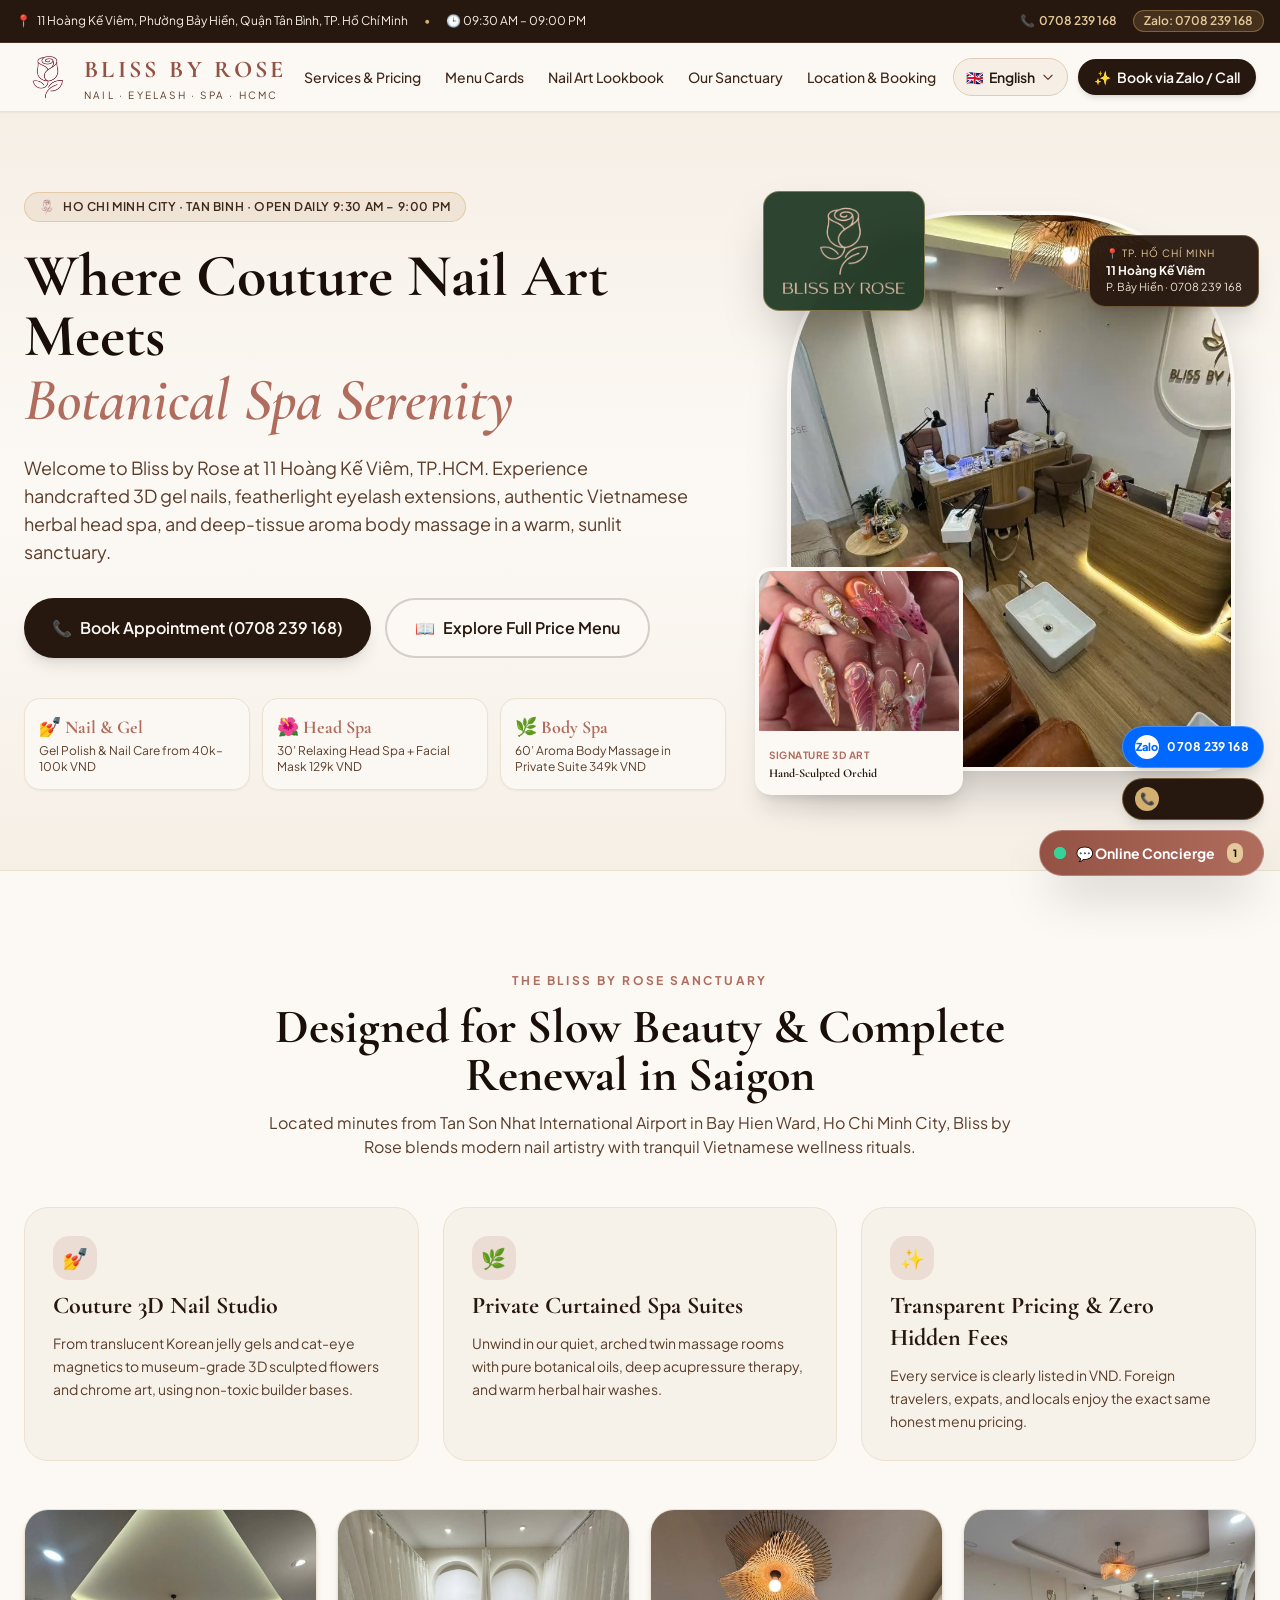
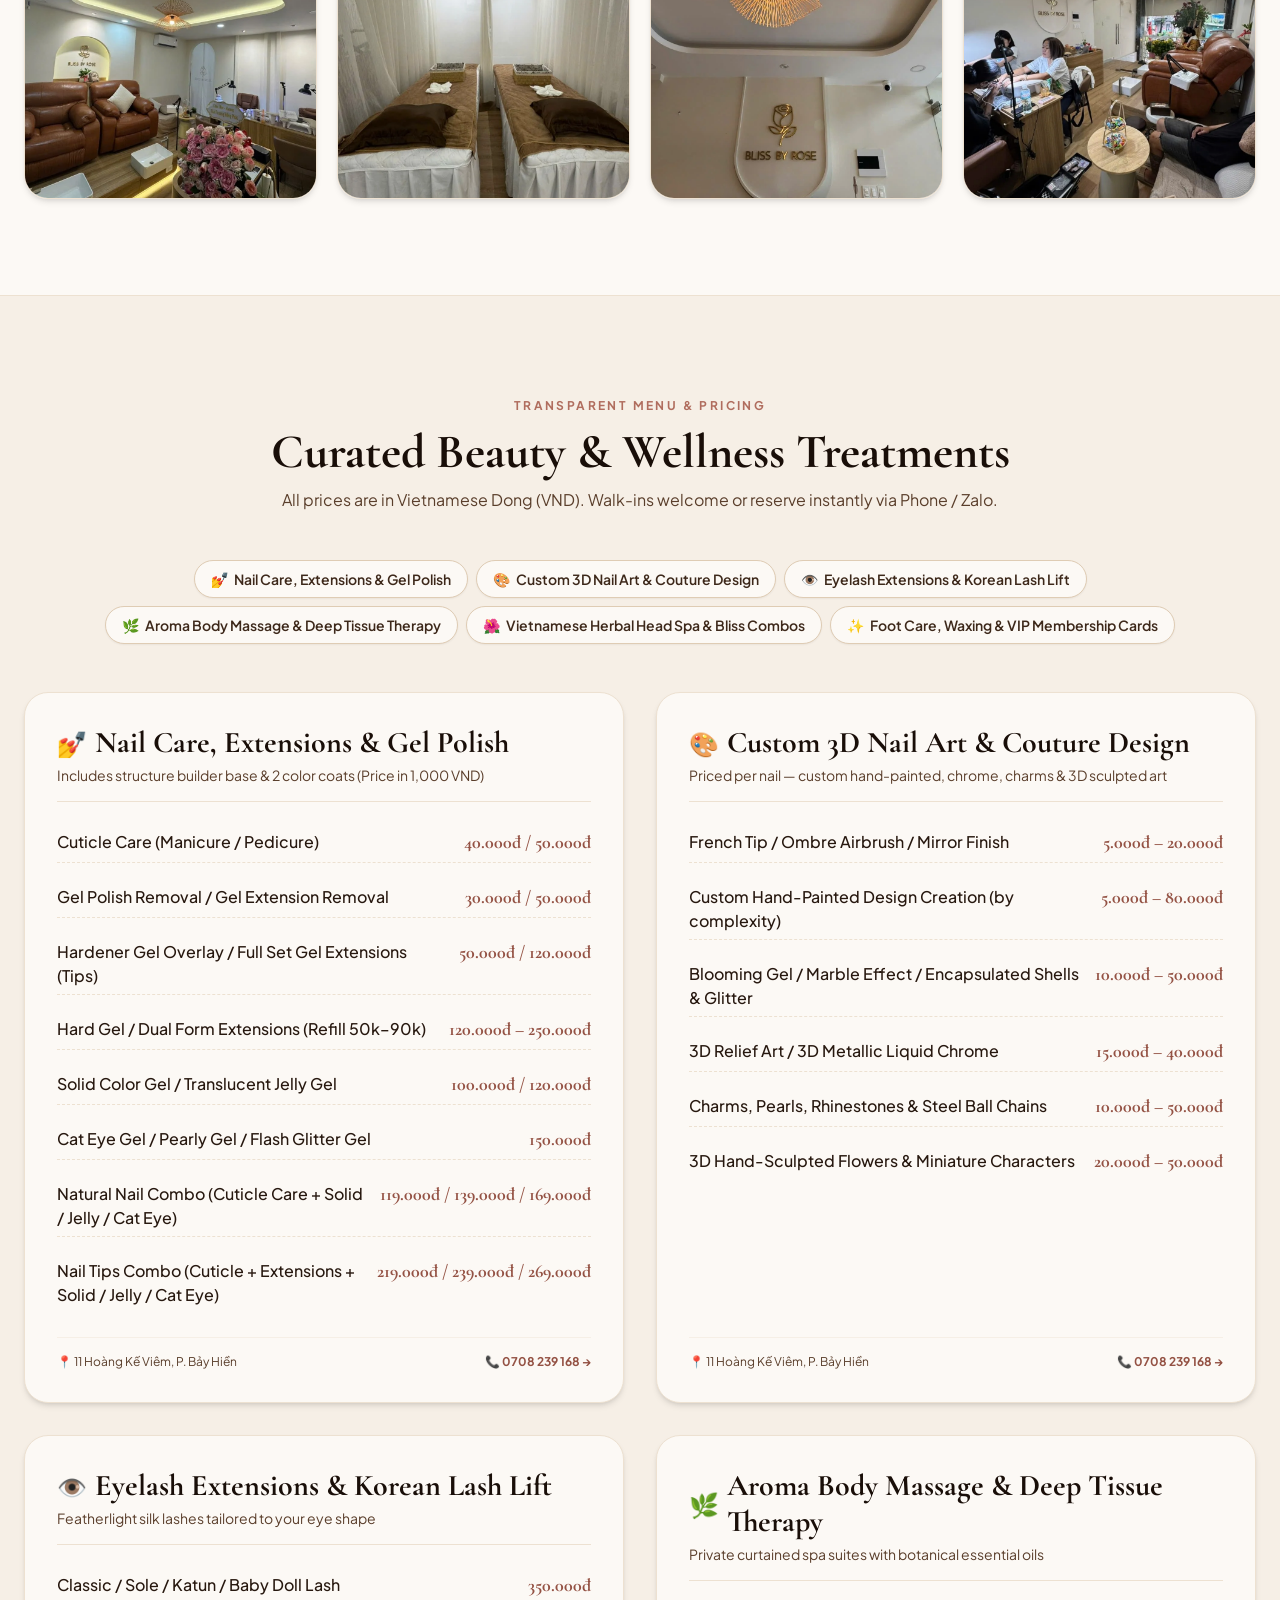
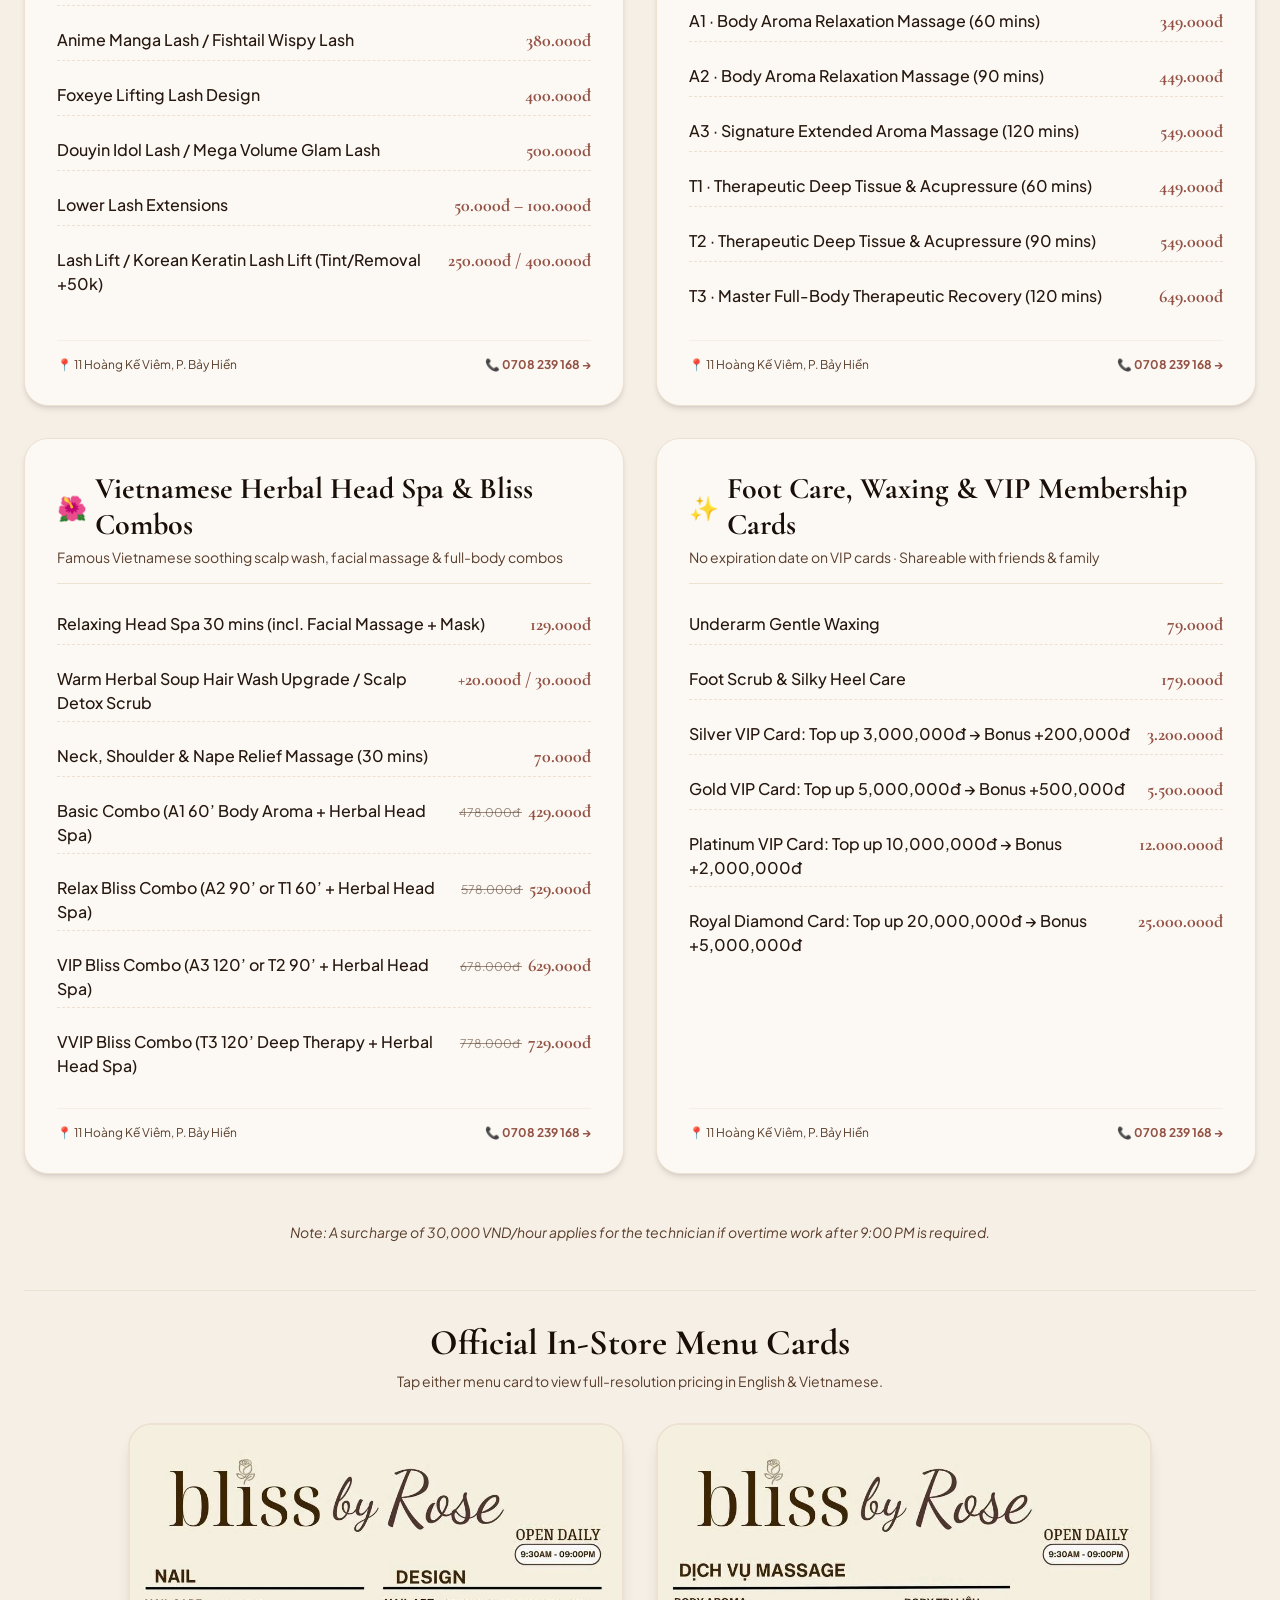
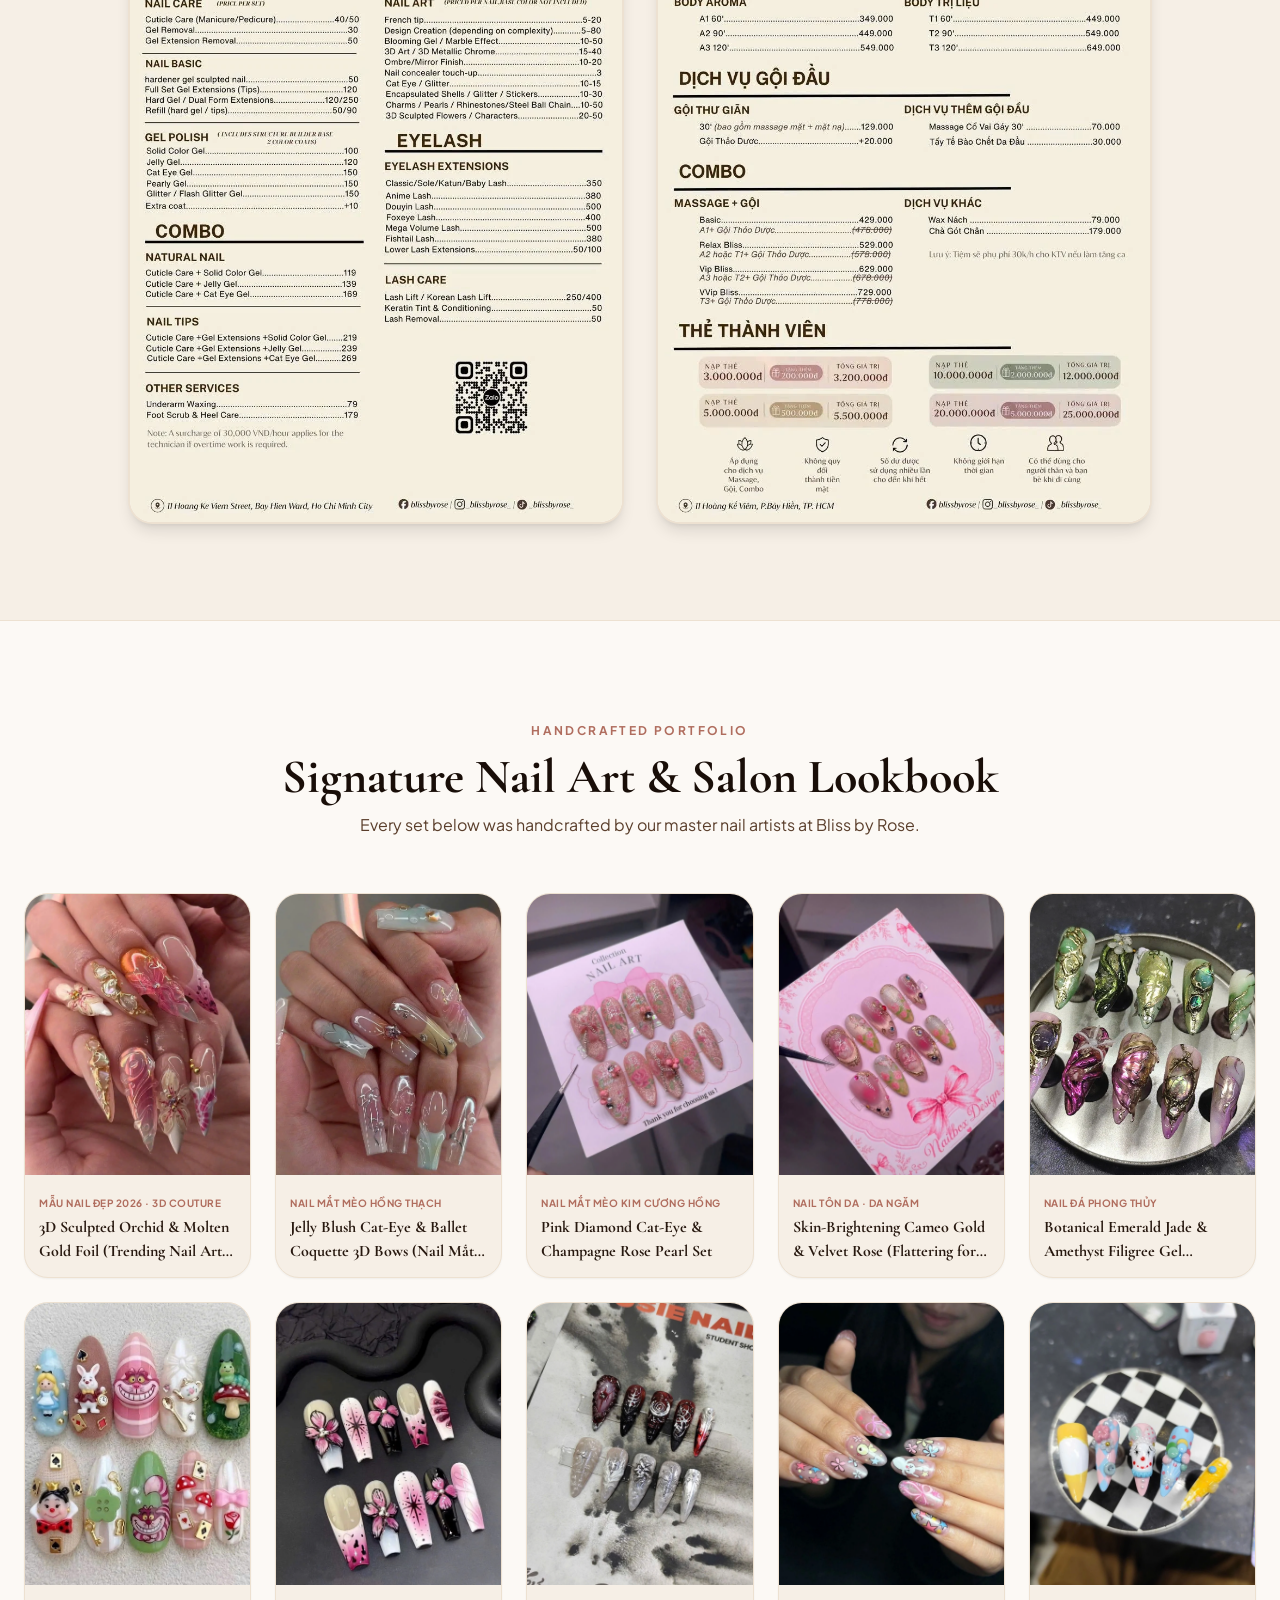
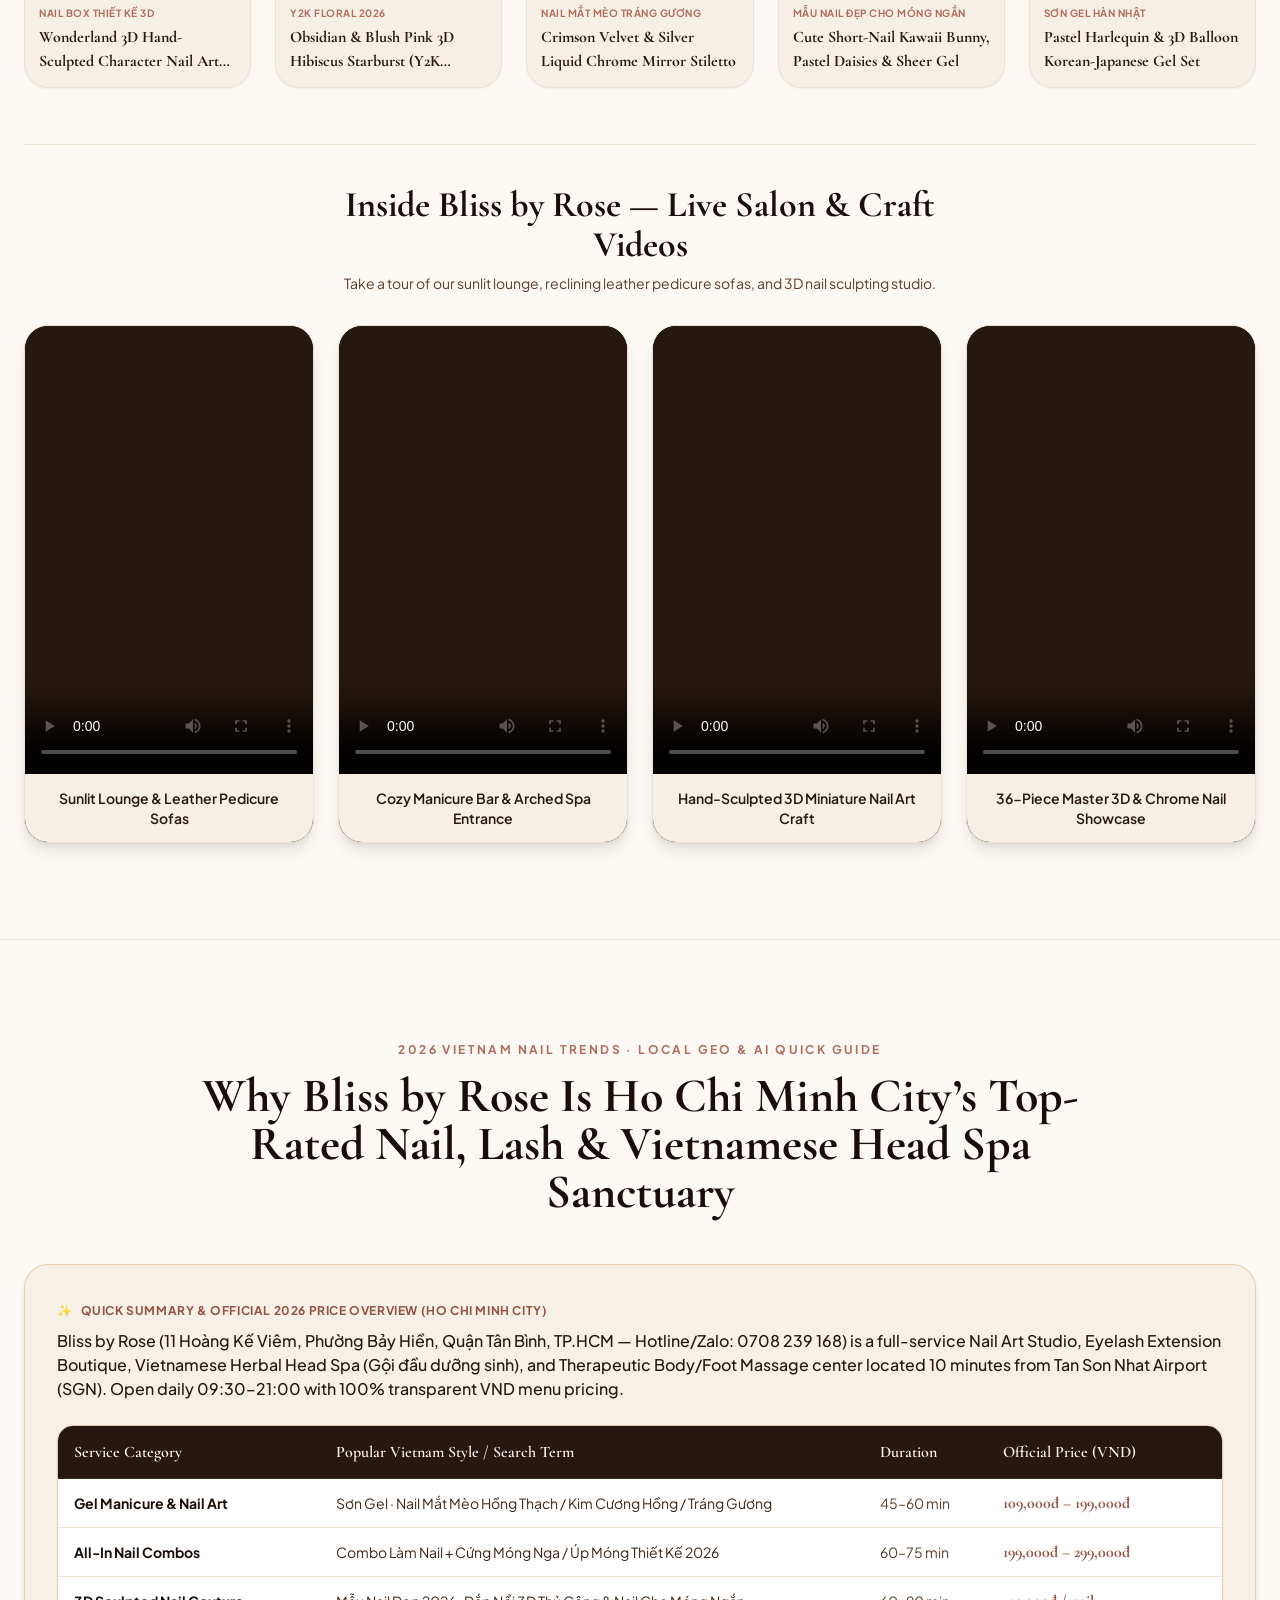
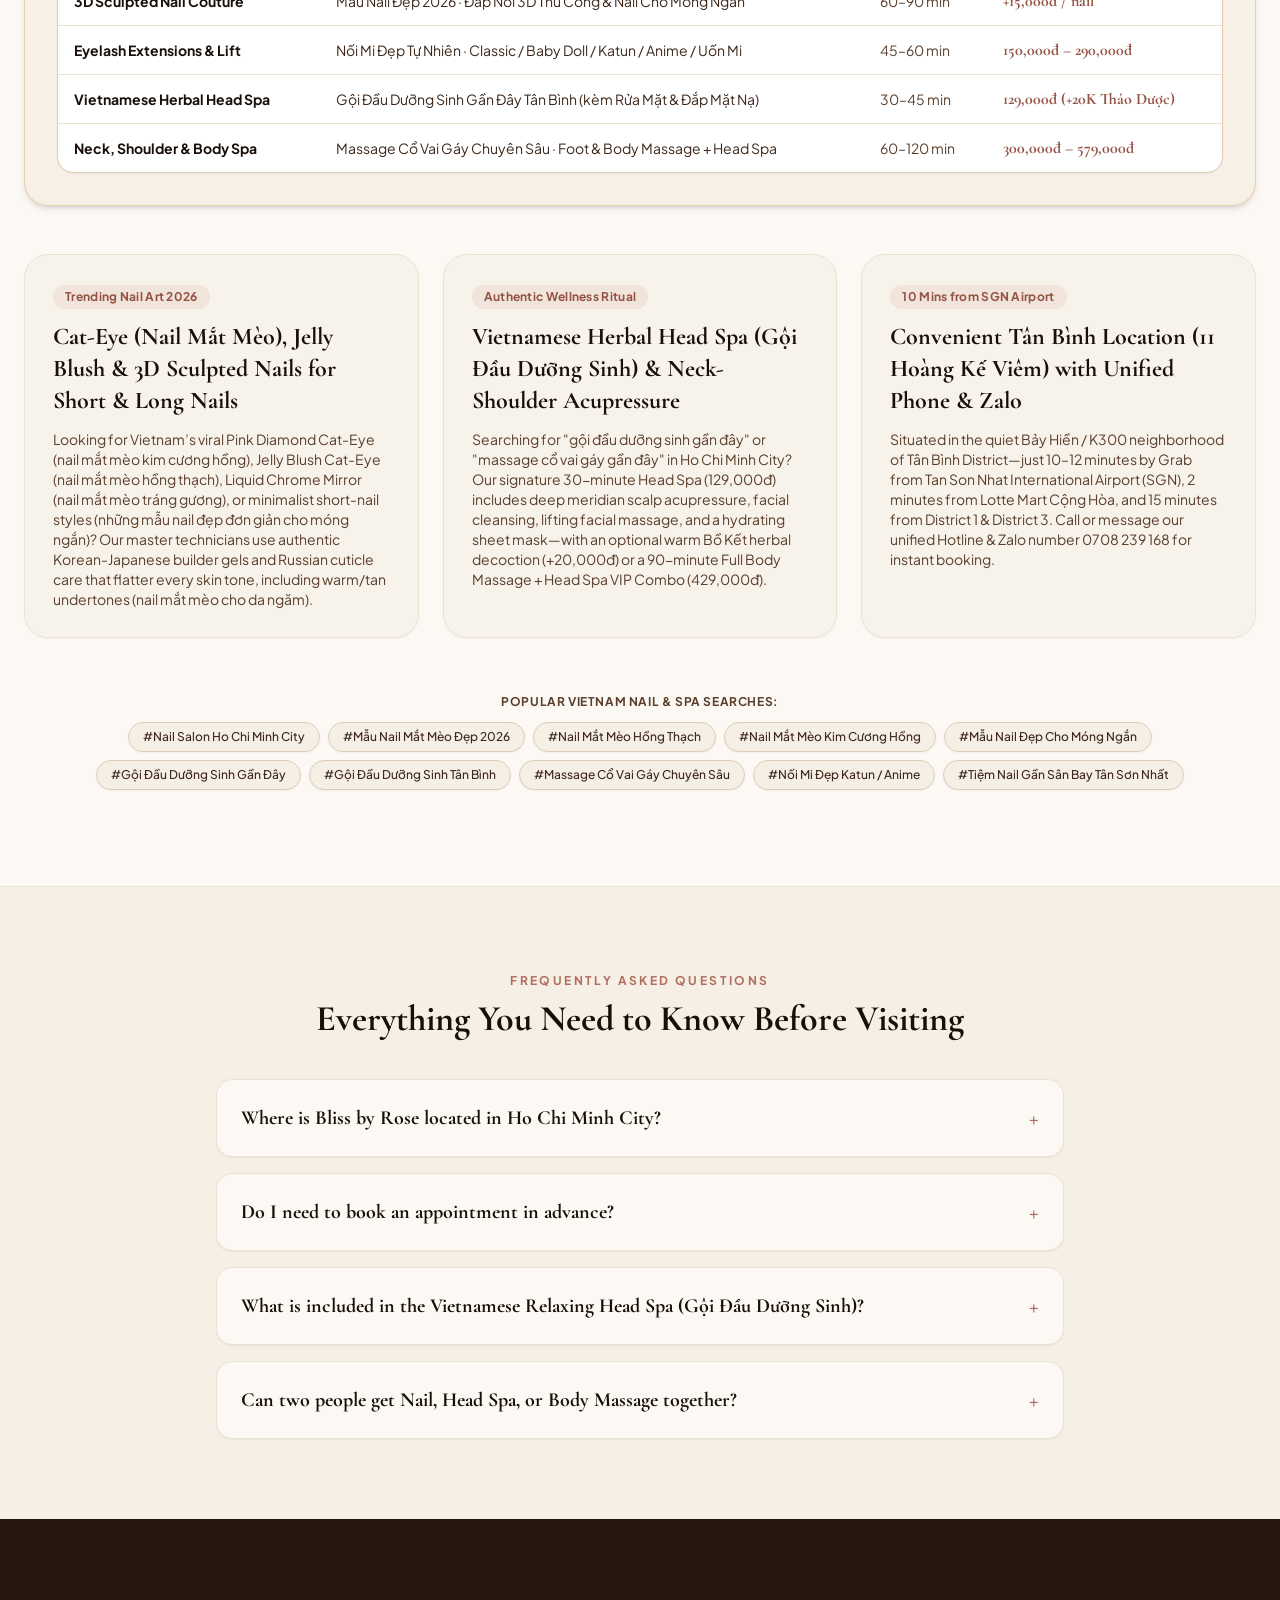
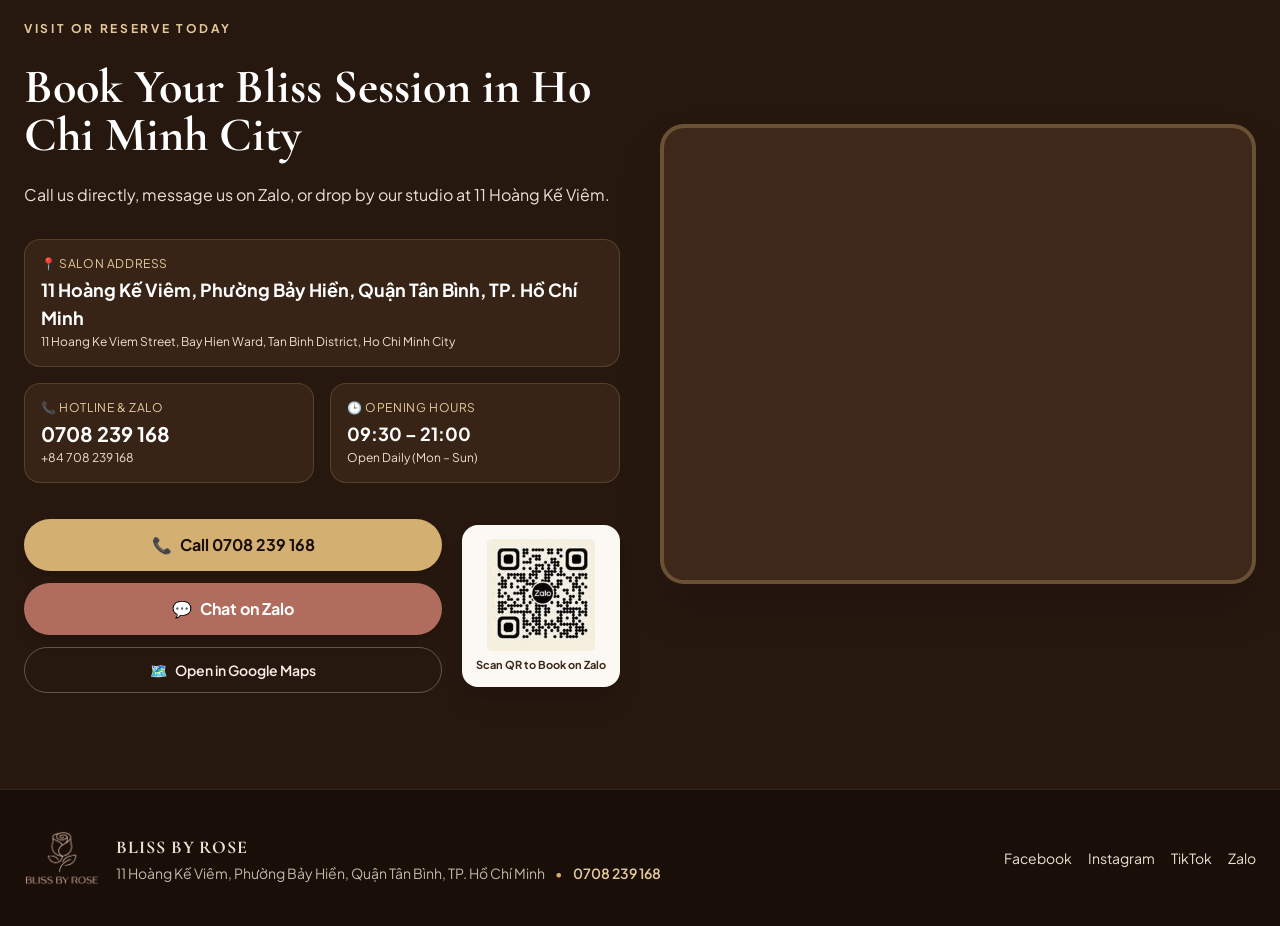
==== index.html @ 6b87e90c "Initial commit: Complete Bliss by Rose website with updated Google Map embed" ====
<!DOCTYPE html><html lang="en" class="scroll-smooth"> <head><meta charset="UTF-8"><meta name="viewport" content="width=device-width, initial-scale=1.0"><title>Bliss by Rose — Luxury Nail Art, Eyelash, Head Spa &amp; Massage in Ho Chi Minh City</title><meta name="description" content="Visit Bliss by Rose at 11 Hoang Ke Viem, Bay Hien Ward, Tan Binh, HCMC (near Tan Son Nhat Airport). Custom 3D nail art, Korean lash lift, herbal head spa &amp; aroma body massage. Open daily 9:30 AM – 9:00 PM. Tel/Zalo: 0708 239 168."><meta name="keywords" content="nail salon ho chi minh city, tiệm nail gần đây nhất, mẫu nail mắt mèo đẹp 2026, nail mắt mèo hồng thạch, gội đầu dưỡng sinh gần đây, gội đầu dưỡng sinh tân bình, massage cổ vai gáy gần đây, nối mi đẹp tân bình, eyelash extension ho chi minh, spa near tan son nhat airport, bliss by rose 11 hoang ke viem"><meta name="robots" content="index, follow, max-image-preview:large, max-snippet:-1, max-video-preview:-1"><!-- Local GEO Meta Tags for Ho Chi Minh City / Tan Binh District --><meta name="geo.region" content="VN-SG"><meta name="geo.placename" content="11 Hoàng Kế Viêm, Phường Bảy Hiền, Quận Tân Bình, TP. Hồ Chí Minh"><meta name="geo.position" content="10.7953;106.6521"><meta name="ICBM" content="10.7953, 106.6521"><!-- AI / LLM Knowledge Base Discovery (GEO / AIO) --><link rel="alternate" type="text/plain" href="/llms.txt" title="Bliss by Rose AI Summary (llms.txt)"><link rel="alternate" type="text/plain" href="/llms-full.txt" title="Bliss by Rose Full AI Knowledge Base (llms-full.txt)"><link rel="canonical" href="https://blissbyrose.com/"><link rel="icon" type="image/png" href="/favicon.png"><link rel="apple-touch-icon" href="/favicon.png"><!-- Hreflang SEO tags for all 8 languages + x-default --><link rel="alternate" hreflang="x-default" href="https://blissbyrose.com/"><link rel="alternate" hreflang="en" href="https://blissbyrose.com/en/"><link rel="alternate" hreflang="vi-VN" href="https://blissbyrose.com/vi/"><link rel="alternate" hreflang="fr-FR" href="https://blissbyrose.com/fr/"><link rel="alternate" hreflang="zh-Hans" href="https://blissbyrose.com/zh-cn/"><link rel="alternate" hreflang="zh-Hant" href="https://blissbyrose.com/zh-tw/"><link rel="alternate" hreflang="ja-JP" href="https://blissbyrose.com/ja/"><link rel="alternate" hreflang="ko-KR" href="https://blissbyrose.com/ko/"><link rel="alternate" hreflang="ru-RU" href="https://blissbyrose.com/ru/"><!-- Open Graph / Social --><meta property="og:type" content="website"><meta property="og:site_name" content="Bliss by Rose — Nail · Eyelash · Head Spa · Massage HCMC"><meta property="og:title" content="Bliss by Rose — Luxury Nail Art, Eyelash, Head Spa &amp; Massage in Ho Chi Minh City"><meta property="og:description" content="Visit Bliss by Rose at 11 Hoang Ke Viem, Bay Hien Ward, Tan Binh, HCMC (near Tan Son Nhat Airport). Custom 3D nail art, Korean lash lift, herbal head spa &amp; aroma body massage. Open daily 9:30 AM – 9:00 PM. Tel/Zalo: 0708 239 168."><meta property="og:url" content="https://blissbyrose.com/"><meta property="og:image" content="https://blissbyrose.com/images/salon-hero-lounge.webp"><meta name="twitter:card" content="summary_large_image"><meta name="theme-color" content="#F6EFE6"><!-- Google Fonts: Cormorant Garamond + Plus Jakarta Sans + Be Vietnam Pro --><link rel="preconnect" href="https://fonts.googleapis.com"><link rel="preconnect" href="https://fonts.gstatic.com" crossorigin><link href="https://fonts.googleapis.com/css2?family=Be+Vietnam+Pro:wght@400;500;600;700&family=Cormorant+Garamond:ital,wght@0,500;0,600;0,700;1,600&family=Great+Vibes&family=Plus+Jakarta+Sans:wght@400;500;600;700&display=swap" rel="stylesheet"><script type="application/ld+json">[{"@context":"https://schema.org","@type":["NailSalon","DaySpa","HealthAndBeautyBusiness"],"@id":"https://blissbyrose.com/#salon","name":"Bliss by Rose","alternateName":["Bliss by Rose Nail Eyelash Spa","Tiệm Nail Gội Đầu Dưỡng Sinh Bliss by Rose Tân Bình","Bliss by Rose Ho Chi Minh City"],"description":"Bliss by Rose (11 Hoàng Kế Viêm, Phường Bảy Hiền, Quận Tân Bình, TP.HCM — Hotline/Zalo: 0708 239 168) is a full-service Nail Art Studio, Eyelash Extension Boutique, Vietnamese Herbal Head Spa (Gội đầu dưỡng sinh), and Therapeutic Body/Foot Massage center located 10 minutes from Tan Son Nhat Airport (SGN). Open daily 09:30–21:00 with 100% transparent VND menu pricing.","url":"https://blissbyrose.com/","logo":"https://blissbyrose.com/images/logo-gold-transparent.png","image":["https://blissbyrose.com/images/logo-gold-transparent.png","https://blissbyrose.com/images/salon-hero-lounge.webp","https://blissbyrose.com/images/salon-massage-suite.webp","https://blissbyrose.com/images/nail-3d-orchid-gold.webp"],"telephone":"+84 708 239 168","priceRange":"40,000 VND - 729,000 VND","currenciesAccepted":"VND, USD","paymentAccepted":"Cash, Bank Transfer, VietQR, ZaloPay, MoMo, Credit Card","knowsLanguage":["vi","en","fr","ru","zh-CN","zh-TW","ja","ko"],"address":{"@type":"PostalAddress","streetAddress":"11 Hoàng Kế Viêm, Phường Bảy Hiền","addressLocality":"Quận Tân Bình","addressRegion":"TP. Hồ Chí Minh","postalCode":"700000","addressCountry":"VN"},"geo":{"@type":"GeoCoordinates","latitude":10.7953,"longitude":106.6521},"areaServed":[{"@type":"Place","name":"Phường Bảy Hiền, Quận Tân Bình, TP. Hồ Chí Minh"},{"@type":"Place","name":"Khu K300 Cộng Hòa, Quận Tân Bình, TP.HCM"},{"@type":"Place","name":"Tan Son Nhat International Airport (SGN), Ho Chi Minh City"},{"@type":"City","name":"Ho Chi Minh City"}],"hasOfferCatalog":{"@type":"OfferCatalog","name":"Bliss by Rose 2026 Nail, Eyelash, Head Spa & Massage Menu","itemListElement":[{"@type":"OfferCatalog","name":"Nail Care, Extensions & Gel Polish","itemListElement":[{"@type":"Offer","itemOffered":{"@type":"Service","name":"Cuticle Care (Manicure / Pedicure)"},"priceSpecification":{"@type":"PriceSpecification","price":"4000050000","priceCurrency":"VND"}},{"@type":"Offer","itemOffered":{"@type":"Service","name":"Gel Polish Removal / Gel Extension Removal"},"priceSpecification":{"@type":"PriceSpecification","price":"3000050000","priceCurrency":"VND"}},{"@type":"Offer","itemOffered":{"@type":"Service","name":"Hardener Gel Overlay / Full Set Gel Extensions (Tips)"},"priceSpecification":{"@type":"PriceSpecification","price":"50000120000","priceCurrency":"VND"}},{"@type":"Offer","itemOffered":{"@type":"Service","name":"Hard Gel / Dual Form Extensions (Refill 50k–90k)"},"priceSpecification":{"@type":"PriceSpecification","price":"120000250000","priceCurrency":"VND"}},{"@type":"Offer","itemOffered":{"@type":"Service","name":"Solid Color Gel / Translucent Jelly Gel"},"priceSpecification":{"@type":"PriceSpecification","price":"100000120000","priceCurrency":"VND"}}]},{"@type":"OfferCatalog","name":"Custom 3D Nail Art & Couture Design","itemListElement":[{"@type":"Offer","itemOffered":{"@type":"Service","name":"French Tip / Ombre Airbrush / Mirror Finish"},"priceSpecification":{"@type":"PriceSpecification","price":"500020000","priceCurrency":"VND"}},{"@type":"Offer","itemOffered":{"@type":"Service","name":"Custom Hand-Painted Design Creation (by complexity)"},"priceSpecification":{"@type":"PriceSpecification","price":"500080000","priceCurrency":"VND"}},{"@type":"Offer","itemOffered":{"@type":"Service","name":"Blooming Gel / Marble Effect / Encapsulated Shells & Glitter"},"priceSpecification":{"@type":"PriceSpecification","price":"1000050000","priceCurrency":"VND"}},{"@type":"Offer","itemOffered":{"@type":"Service","name":"3D Relief Art / 3D Metallic Liquid Chrome"},"priceSpecification":{"@type":"PriceSpecification","price":"1500040000","priceCurrency":"VND"}},{"@type":"Offer","itemOffered":{"@type":"Service","name":"Charms, Pearls, Rhinestones & Steel Ball Chains"},"priceSpecification":{"@type":"PriceSpecification","price":"1000050000","priceCurrency":"VND"}}]},{"@type":"OfferCatalog","name":"Eyelash Extensions & Korean Lash Lift","itemListElement":[{"@type":"Offer","itemOffered":{"@type":"Service","name":"Classic / Sole / Katun / Baby Doll Lash"},"priceSpecification":{"@type":"PriceSpecification","price":"350000","priceCurrency":"VND"}},{"@type":"Offer","itemOffered":{"@type":"Service","name":"Anime Manga Lash / Fishtail Wispy Lash"},"priceSpecification":{"@type":"PriceSpecification","price":"380000","priceCurrency":"VND"}},{"@type":"Offer","itemOffered":{"@type":"Service","name":"Foxeye Lifting Lash Design"},"priceSpecification":{"@type":"PriceSpecification","price":"400000","priceCurrency":"VND"}},{"@type":"Offer","itemOffered":{"@type":"Service","name":"Douyin Idol Lash / Mega Volume Glam Lash"},"priceSpecification":{"@type":"PriceSpecification","price":"500000","priceCurrency":"VND"}},{"@type":"Offer","itemOffered":{"@type":"Service","name":"Lower Lash Extensions"},"priceSpecification":{"@type":"PriceSpecification","price":"50000100000","priceCurrency":"VND"}}]},{"@type":"OfferCatalog","name":"Aroma Body Massage & Deep Tissue Therapy","itemListElement":[{"@type":"Offer","itemOffered":{"@type":"Service","name":"A1 · Body Aroma Relaxation Massage (60 mins)"},"priceSpecification":{"@type":"PriceSpecification","price":"349000","priceCurrency":"VND"}},{"@type":"Offer","itemOffered":{"@type":"Service","name":"A2 · Body Aroma Relaxation Massage (90 mins)"},"priceSpecification":{"@type":"PriceSpecification","price":"449000","priceCurrency":"VND"}},{"@type":"Offer","itemOffered":{"@type":"Service","name":"A3 · Signature Extended Aroma Massage (120 mins)"},"priceSpecification":{"@type":"PriceSpecification","price":"549000","priceCurrency":"VND"}},{"@type":"Offer","itemOffered":{"@type":"Service","name":"T1 · Therapeutic Deep Tissue & Acupressure (60 mins)"},"priceSpecification":{"@type":"PriceSpecification","price":"449000","priceCurrency":"VND"}},{"@type":"Offer","itemOffered":{"@type":"Service","name":"T2 · Therapeutic Deep Tissue & Acupressure (90 mins)"},"priceSpecification":{"@type":"PriceSpecification","price":"549000","priceCurrency":"VND"}}]},{"@type":"OfferCatalog","name":"Vietnamese Herbal Head Spa & Bliss Combos","itemListElement":[{"@type":"Offer","itemOffered":{"@type":"Service","name":"Relaxing Head Spa 30 mins (incl. Facial Massage + Mask)"},"priceSpecification":{"@type":"PriceSpecification","price":"129000","priceCurrency":"VND"}},{"@type":"Offer","itemOffered":{"@type":"Service","name":"Warm Herbal Soup Hair Wash Upgrade / Scalp Detox Scrub"},"priceSpecification":{"@type":"PriceSpecification","price":"2000030000","priceCurrency":"VND"}},{"@type":"Offer","itemOffered":{"@type":"Service","name":"Neck, Shoulder & Nape Relief Massage (30 mins)"},"priceSpecification":{"@type":"PriceSpecification","price":"70000","priceCurrency":"VND"}},{"@type":"Offer","itemOffered":{"@type":"Service","name":"Basic Combo (A1 60’ Body Aroma + Herbal Head Spa)"},"priceSpecification":{"@type":"PriceSpecification","price":"429000","priceCurrency":"VND"}},{"@type":"Offer","itemOffered":{"@type":"Service","name":"Relax Bliss Combo (A2 90’ or T1 60’ + Herbal Head Spa)"},"priceSpecification":{"@type":"PriceSpecification","price":"529000","priceCurrency":"VND"}}]},{"@type":"OfferCatalog","name":"Foot Care, Waxing & VIP Membership Cards","itemListElement":[{"@type":"Offer","itemOffered":{"@type":"Service","name":"Underarm Gentle Waxing"},"priceSpecification":{"@type":"PriceSpecification","price":"79000","priceCurrency":"VND"}},{"@type":"Offer","itemOffered":{"@type":"Service","name":"Foot Scrub & Silky Heel Care"},"priceSpecification":{"@type":"PriceSpecification","price":"179000","priceCurrency":"VND"}},{"@type":"Offer","itemOffered":{"@type":"Service","name":"Silver VIP Card: Top up 3,000,000đ → Bonus +200,000đ"},"priceSpecification":{"@type":"PriceSpecification","price":"3200000","priceCurrency":"VND"}},{"@type":"Offer","itemOffered":{"@type":"Service","name":"Gold VIP Card: Top up 5,000,000đ → Bonus +500,000đ"},"priceSpecification":{"@type":"PriceSpecification","price":"5500000","priceCurrency":"VND"}},{"@type":"Offer","itemOffered":{"@type":"Service","name":"Platinum VIP Card: Top up 10,000,000đ → Bonus +2,000,000đ"},"priceSpecification":{"@type":"PriceSpecification","price":"12000000","priceCurrency":"VND"}}]}]},"openingHoursSpecification":[{"@type":"OpeningHoursSpecification","dayOfWeek":["Monday","Tuesday","Wednesday","Thursday","Friday","Saturday","Sunday"],"opens":"09:30","closes":"21:00"}],"sameAs":["https://www.facebook.com/blissbyrose","https://www.instagram.com/_blissbyrose_","https://www.tiktok.com/@_blissbyrose_","https://zalo.me/0708239168"]},{"@context":"https://schema.org","@type":"FAQPage","mainEntity":[{"@type":"Question","name":"Where is Bliss by Rose located in Ho Chi Minh City?","acceptedAnswer":{"@type":"Answer","text":"We are located at 11 Hoàng Kế Viêm, Phường Bảy Hiền, Quận Tân Bình, TP. Hồ Chí Minh — just 10–12 minutes by Grab/taxi from Tan Son Nhat International Airport (SGN) and easily accessible from District 1 and District 3."}},{"@type":"Question","name":"Do I need to book an appointment in advance?","acceptedAnswer":{"@type":"Answer","text":"Walk-ins are always welcome! However, for weekend slots, couple massages, or intricate 3D nail art sets, we recommend messaging us on Zalo or calling 0708 239 168 to reserve your preferred time."}},{"@type":"Question","name":"What is included in the Vietnamese Relaxing Head Spa (Gội Đầu Dưỡng Sinh)?","acceptedAnswer":{"@type":"Answer","text":"Our 30-minute Relaxing Head Spa (129,000 VND) includes a soothing scalp wash, acupressure head massage, facial lifting massage, and a hydrating face mask. You can also upgrade with a warm herbal broth wash (+20,000 VND) or 30-minute neck & shoulder therapy (+70,000 VND)."}},{"@type":"Question","name":"Can two people get Nail, Head Spa, or Body Massage together?","acceptedAnswer":{"@type":"Answer","text":"Yes! Our salon features twin reclining leather pedicure chairs, a multi-seat manicure bar, and a private curtained twin massage room ideal for couples, best friends, or mother-daughter visits."}}]},{"@context":"https://schema.org","@type":"BreadcrumbList","itemListElement":[{"@type":"ListItem","position":1,"name":"Bliss by Rose HCMC","item":"https://blissbyrose.com/"},{"@type":"ListItem","position":2,"name":"English","item":"https://blissbyrose.com/"}]}]</script><script>
          (function () {
            try {
              var saved = localStorage.getItem('bliss_lang');
              var supported = ['en', 'vi', 'fr', 'ru', 'zh-cn', 'zh-tw', 'ja', 'ko'];
              if (saved && supported.indexOf(saved) !== -1) {
                if (saved !== 'en') {
                  window.location.replace('/' + saved + '/');
                }
                return;
              }
              var navLangs = navigator.languages || [navigator.language || 'en'];
              for (var i = 0; i < navLangs.length; i++) {
                var raw = (navLangs[i] || '').toLowerCase();
                if (raw.indexOf('vi') === 0) {
                  window.location.replace('/vi/');
                  return;
                }
                if (raw.indexOf('fr') === 0) {
                  window.location.replace('/fr/');
                  return;
                }
                if (raw.indexOf('ru') === 0) {
                  window.location.replace('/ru/');
                  return;
                }
                if (
                  raw === 'zh-tw' ||
                  raw === 'zh-hk' ||
                  raw === 'zh-mo' ||
                  raw.indexOf('zh-hant') === 0
                ) {
                  window.location.replace('/zh-tw/');
                  return;
                }
                if (raw.indexOf('zh') === 0) {
                  window.location.replace('/zh-cn/');
                  return;
                }
                if (raw.indexOf('ja') === 0) {
                  window.location.replace('/ja/');
                  return;
                }
                if (raw.indexOf('ko') === 0) {
                  window.location.replace('/ko/');
                  return;
                }
                if (raw.indexOf('en') === 0) {
                  return;
                }
              }
            } catch (e) {}
          })();
        </script><link rel="stylesheet" href="/_astro/SalonPage.D-Pp4vTo.css"></head> <body class="bg-ivory-50 text-espresso-900 font-sans antialiased selection:bg-champagne-300 selection:text-espresso-950 pb-20 md:pb-0"> <!-- Top Info Bar --> <div class="bg-espresso-900 text-ivory-100 text-xs py-2.5 px-4 border-b border-champagne-500/20"> <div class="max-w-7xl mx-auto flex flex-wrap items-center justify-between gap-2"> <div class="flex flex-wrap items-center gap-x-4 gap-y-1"> <a href="https://maps.google.com/?cid=12816747167592102415" target="_blank" rel="noopener" class="hover:text-champagne-300 transition flex items-center gap-1.5"> <span>📍</span> <span>11 Hoàng Kế Viêm, Phường Bảy Hiền, Quận Tân Bình, TP. Hồ Chí Minh</span> </a> <span class="hidden sm:inline text-champagne-400">•</span> <span class="hidden sm:inline">🕒 09:30 AM – 09:00 PM</span> </div> <div class="flex items-center gap-4 ml-auto"> <a href="tel:+84708239168" class="font-semibold text-champagne-300 hover:text-white transition flex items-center gap-1"> <span>📞</span> <span>0708 239 168</span> </a> <a href="https://zalo.me/0708239168" target="_blank" rel="noopener" class="px-2.5 py-0.5 rounded-full bg-champagne-500/20 border border-champagne-400/40 text-champagne-300 hover:bg-champagne-500 hover:text-espresso-950 font-semibold transition">
Zalo: 0708 239 168 </a> </div> </div> </div> <!-- Sticky Navigation Header --> <header class="sticky top-0 z-40 bg-ivory-50/95 backdrop-blur-md border-b border-ivory-200 shadow-sm"> <div class="max-w-7xl mx-auto px-4 sm:px-6 py-2.5 flex items-center justify-between gap-3"> <!-- Official Transparent Brand Logo --> <a href="/en/" class="flex items-center gap-3 group shrink-0"> <img src="/images/logo-rose-icon-rosewood.webp" alt="Bliss by Rose Official Emblem" width="48" height="48" class="w-11 h-11 sm:w-12 sm:h-12 object-contain group-hover:scale-105 transition duration-300"> <div class="leading-none"> <span class="font-serif text-xl sm:text-2xl font-bold tracking-[0.14em] uppercase text-rosewood-600 block">
BLISS BY ROSE
</span> <span class="block text-[10px] uppercase tracking-[0.22em] text-espresso-700 mt-1">
Nail · Eyelash · Spa · HCMC
</span> </div> </a> <!-- Desktop Nav Links --> <nav class="hidden lg:flex items-center gap-6 text-sm font-medium text-espresso-800"> <a href="#services" class="hover:text-rosewood-500 transition">Services &amp; Pricing</a> <a href="#menu-cards" class="hover:text-rosewood-500 transition">Menu Cards</a> <a href="#gallery" class="hover:text-rosewood-500 transition">Nail Art Lookbook</a> <a href="#space" class="hover:text-rosewood-500 transition">Our Sanctuary</a> <a href="#location" class="hover:text-rosewood-500 transition">Location &amp; Booking</a> </nav> <!-- Language Switcher + CTA --> <div class="flex items-center gap-2.5"> <div class="relative group"> <button type="button" aria-label="Select Language" class="inline-flex items-center gap-1.5 px-3 py-2 rounded-full bg-ivory-100 hover:bg-ivory-200 border border-ivory-300 text-xs sm:text-sm font-semibold text-espresso-900 transition"> <span>🇬🇧</span> <span>English</span> <svg class="w-3.5 h-3.5 text-espresso-700" fill="none" stroke="currentColor" viewBox="0 0 24 24"> <path stroke-linecap="round" stroke-linejoin="round" stroke-width="2" d="M19 9l-7 7-7-7"></path> </svg> </button> <div class="invisible opacity-0 group-hover:visible group-hover:opacity-100 focus-within:visible focus-within:opacity-100 transition-all duration-150 absolute right-0 mt-1.5 w-44 rounded-2xl bg-ivory-50 border border-ivory-200 shadow-xl py-1.5 z-50"> <a href="/en/" onclick="try{localStorage.setItem('bliss_lang','en')}catch(e){}" class="flex items-center justify-between px-3.5 py-2 text-xs sm:text-sm hover:bg-ivory-100 transition font-bold text-rosewood-600 bg-ivory-100/70"> <span class="flex items-center gap-2"> <span>🇬🇧</span> <span>English</span> </span> <span class="text-champagne-600">✓</span> </a><a href="/vi/" onclick="try{localStorage.setItem('bliss_lang','vi')}catch(e){}" class="flex items-center justify-between px-3.5 py-2 text-xs sm:text-sm hover:bg-ivory-100 transition text-espresso-800"> <span class="flex items-center gap-2"> <span>🇻🇳</span> <span>Tiếng Việt</span> </span>  </a><a href="/fr/" onclick="try{localStorage.setItem('bliss_lang','fr')}catch(e){}" class="flex items-center justify-between px-3.5 py-2 text-xs sm:text-sm hover:bg-ivory-100 transition text-espresso-800"> <span class="flex items-center gap-2"> <span>🇫🇷</span> <span>Français</span> </span>  </a><a href="/zh-cn/" onclick="try{localStorage.setItem('bliss_lang','zh-cn')}catch(e){}" class="flex items-center justify-between px-3.5 py-2 text-xs sm:text-sm hover:bg-ivory-100 transition text-espresso-800"> <span class="flex items-center gap-2"> <span>🇨🇳</span> <span>简体中文</span> </span>  </a><a href="/zh-tw/" onclick="try{localStorage.setItem('bliss_lang','zh-tw')}catch(e){}" class="flex items-center justify-between px-3.5 py-2 text-xs sm:text-sm hover:bg-ivory-100 transition text-espresso-800"> <span class="flex items-center gap-2"> <span>🇹🇼</span> <span>繁體中文</span> </span>  </a><a href="/ja/" onclick="try{localStorage.setItem('bliss_lang','ja')}catch(e){}" class="flex items-center justify-between px-3.5 py-2 text-xs sm:text-sm hover:bg-ivory-100 transition text-espresso-800"> <span class="flex items-center gap-2"> <span>🇯🇵</span> <span>日本語</span> </span>  </a><a href="/ko/" onclick="try{localStorage.setItem('bliss_lang','ko')}catch(e){}" class="flex items-center justify-between px-3.5 py-2 text-xs sm:text-sm hover:bg-ivory-100 transition text-espresso-800"> <span class="flex items-center gap-2"> <span>🇰🇷</span> <span>한국어</span> </span>  </a><a href="/ru/" onclick="try{localStorage.setItem('bliss_lang','ru')}catch(e){}" class="flex items-center justify-between px-3.5 py-2 text-xs sm:text-sm hover:bg-ivory-100 transition text-espresso-800"> <span class="flex items-center gap-2"> <span>🇷🇺</span> <span>Русский</span> </span>  </a> </div> </div> <a href="#location" class="hidden sm:inline-flex items-center gap-1.5 px-4 py-2 rounded-full bg-espresso-900 hover:bg-rosewood-600 text-ivory-50 text-xs sm:text-sm font-semibold shadow-md transition"> <span>✨</span> <span>Book via Zalo / Call</span> </a> </div> </div> <!-- Quick 7-Language Bar for Mobile --> <div class="flex lg:hidden items-center gap-1.5 overflow-x-auto px-4 py-1.5 bg-ivory-100/80 border-t border-ivory-200 text-xs no-scrollbar"> <a href="/en/" onclick="try{localStorage.setItem('bliss_lang','en')}catch(e){}" class="shrink-0 px-2.5 py-1 rounded-full border transition bg-espresso-900 text-ivory-50 border-espresso-900 font-semibold"> 🇬🇧 English </a><a href="/vi/" onclick="try{localStorage.setItem('bliss_lang','vi')}catch(e){}" class="shrink-0 px-2.5 py-1 rounded-full border transition bg-ivory-50 text-espresso-800 border-ivory-300"> 🇻🇳 Tiếng Việt </a><a href="/fr/" onclick="try{localStorage.setItem('bliss_lang','fr')}catch(e){}" class="shrink-0 px-2.5 py-1 rounded-full border transition bg-ivory-50 text-espresso-800 border-ivory-300"> 🇫🇷 Français </a><a href="/zh-cn/" onclick="try{localStorage.setItem('bliss_lang','zh-cn')}catch(e){}" class="shrink-0 px-2.5 py-1 rounded-full border transition bg-ivory-50 text-espresso-800 border-ivory-300"> 🇨🇳 简体中文 </a><a href="/zh-tw/" onclick="try{localStorage.setItem('bliss_lang','zh-tw')}catch(e){}" class="shrink-0 px-2.5 py-1 rounded-full border transition bg-ivory-50 text-espresso-800 border-ivory-300"> 🇹🇼 繁體中文 </a><a href="/ja/" onclick="try{localStorage.setItem('bliss_lang','ja')}catch(e){}" class="shrink-0 px-2.5 py-1 rounded-full border transition bg-ivory-50 text-espresso-800 border-ivory-300"> 🇯🇵 日本語 </a><a href="/ko/" onclick="try{localStorage.setItem('bliss_lang','ko')}catch(e){}" class="shrink-0 px-2.5 py-1 rounded-full border transition bg-ivory-50 text-espresso-800 border-ivory-300"> 🇰🇷 한국어 </a><a href="/ru/" onclick="try{localStorage.setItem('bliss_lang','ru')}catch(e){}" class="shrink-0 px-2.5 py-1 rounded-full border transition bg-ivory-50 text-espresso-800 border-ivory-300"> 🇷🇺 Русский </a> </div> </header> <main> <!-- Hero Section (Revaya Spa & Wellness Arched Editorial Layout) --> <section class="relative overflow-hidden py-12 sm:py-20 bg-gradient-to-b from-ivory-100 via-ivory-50 to-ivory-100"> <div class="max-w-7xl mx-auto px-4 sm:px-6 grid grid-cols-1 lg:grid-cols-12 gap-10 items-center"> <!-- Left 7 Cols --> <div class="lg:col-span-7 space-y-6 text-left"> <div class="inline-flex items-center gap-2 px-3.5 py-1.5 rounded-full bg-ivory-200/80 border border-champagne-400/50 text-[11px] sm:text-xs font-semibold tracking-wider uppercase text-espresso-800"> <img src="/images/logo-rose-icon-rosewood.webp" alt="" width="18" height="18" class="w-4 h-4 object-contain"> <span>HO CHI MINH CITY · TAN BINH · OPEN DAILY 9:30 AM – 9:00 PM</span> </div> <h1 class="font-serif text-4xl sm:text-5xl lg:text-6xl font-bold text-espresso-950 leading-[1.12]"> <span class="block">Where Couture Nail Art Meets</span> <span class="block text-rosewood-500 italic font-semibold mt-1"> Botanical Spa Serenity </span> </h1> <p class="text-base sm:text-lg text-espresso-700 leading-relaxed max-w-2xl"> Welcome to Bliss by Rose at 11 Hoàng Kế Viêm, TP.HCM. Experience handcrafted 3D gel nails, featherlight eyelash extensions, authentic Vietnamese herbal head spa, and deep-tissue aroma body massage in a warm, sunlit sanctuary. </p> <!-- Hero CTAs --> <div class="flex flex-col sm:flex-row gap-3.5 pt-2"> <a href="tel:+84708239168" class="inline-flex items-center justify-center gap-2 px-7 py-4 rounded-full bg-espresso-900 hover:bg-rosewood-600 text-ivory-50 font-semibold text-sm sm:text-base shadow-lg transition"> <span>📞</span> <span>Book Appointment (0708 239 168)</span> </a> <a href="#services" class="inline-flex items-center justify-center gap-2 px-7 py-4 rounded-full bg-ivory-50 hover:bg-ivory-200 text-espresso-900 border-2 border-espresso-800/20 font-semibold text-sm sm:text-base transition"> <span>📖</span> <span>Explore Full Price Menu</span> </a> </div> <!-- 3 Highlight Price Pills --> <div class="grid grid-cols-1 sm:grid-cols-3 gap-3 pt-4"> <div class="p-3.5 rounded-2xl bg-ivory-50/90 border border-ivory-200 shadow-sm"> <div class="text-rosewood-500 font-serif font-bold text-lg">💅 Nail & Gel</div> <div class="text-xs text-espresso-700 mt-0.5">Gel Polish &amp; Nail Care from 40k–100k VND</div> </div> <div class="p-3.5 rounded-2xl bg-ivory-50/90 border border-ivory-200 shadow-sm"> <div class="text-rosewood-500 font-serif font-bold text-lg">🌺 Head Spa</div> <div class="text-xs text-espresso-700 mt-0.5">30’ Relaxing Head Spa + Facial Mask 129k VND</div> </div> <div class="p-3.5 rounded-2xl bg-ivory-50/90 border border-ivory-200 shadow-sm"> <div class="text-rosewood-500 font-serif font-bold text-lg">🌿 Body Spa</div> <div class="text-xs text-espresso-700 mt-0.5">60’ Aroma Body Massage in Private Suite 349k VND</div> </div> </div> </div> <!-- Right 5 Cols: Arched Salon & Nail Art Composition --> <div class="lg:col-span-5 relative"> <div class="relative mx-auto max-w-md"> <!-- Official Transparent Brand Crest Badge on Hero --> <div class="absolute -top-5 -left-3 sm:-left-6 z-10 px-4 py-3 rounded-2xl bg-[#223A26]/95 backdrop-blur-md border border-champagne-400/50 shadow-2xl"> <img src="/images/logo-gold-transparent.webp" alt="Bliss by Rose Official Logo" width="136" height="100" class="w-28 sm:w-32 h-auto object-contain"> </div> <!-- Main Arched Salon Photo matching real interior arch --> <div class="rounded-t-[180px] rounded-b-3xl overflow-hidden border-4 border-ivory-50 shadow-2xl bg-ivory-200 aspect-[4/5]"> <img src="/images/salon-hero-lounge.webp" alt="Bliss by Rose Salon Interior at 11 Hoang Ke Viem, Ho Chi Minh City" width="960" height="1200" loading="eager" class="w-full h-full object-cover"> </div> <!-- Floating Nail Art Card --> <div class="absolute -bottom-6 -left-4 sm:-left-8 w-44 sm:w-52 rounded-2xl overflow-hidden border-4 border-ivory-50 shadow-xl bg-ivory-50"> <img src="/images/nail-3d-orchid-gold.webp" alt="3D Sculpted Orchid Nail Art at Bliss by Rose" width="400" height="480" loading="eager" class="w-full h-36 sm:h-40 object-cover"> <div class="p-2.5 bg-ivory-50 text-left"> <span class="text-[10px] uppercase tracking-wider font-bold text-rosewood-500">Signature 3D Art</span> <p class="text-xs font-serif font-bold text-espresso-900 truncate">Hand-Sculpted Orchid</p> </div> </div> <!-- Floating Location Badge --> <a href="https://maps.google.com/?cid=12816747167592102415" target="_blank" rel="noopener" class="absolute top-6 -right-3 sm:-right-6 px-4 py-2.5 rounded-2xl bg-espresso-900/95 text-ivory-50 shadow-xl border border-champagne-400/40 text-left hover:scale-105 transition"> <div class="text-[10px] uppercase tracking-widest text-champagne-300">📍 TP. HỒ CHÍ MINH</div> <div class="text-xs font-bold mt-0.5">11 Hoàng Kế Viêm</div> <div class="text-[11px] text-ivory-200">P. Bảy Hiền · 0708 239 168</div> </a> </div> </div> </div> </section> <!-- The Sanctuary / Space Section --> <section id="space" class="py-16 sm:py-24 bg-ivory-50 border-t border-ivory-200"> <div class="max-w-7xl mx-auto px-4 sm:px-6 space-y-12"> <div class="text-center max-w-3xl mx-auto space-y-3"> <span class="text-xs font-bold uppercase tracking-[0.2em] text-rosewood-500"> THE BLISS BY ROSE SANCTUARY </span> <h2 class="font-serif text-3xl sm:text-5xl font-bold text-espresso-950"> Designed for Slow Beauty &amp; Complete Renewal in Saigon </h2> <p class="text-sm sm:text-base text-espresso-700 leading-relaxed"> Located minutes from Tan Son Nhat International Airport in Bay Hien Ward, Ho Chi Minh City, Bliss by Rose blends modern nail artistry with tranquil Vietnamese wellness rituals. </p> </div> <!-- 3 Feature Pillars --> <div class="grid grid-cols-1 md:grid-cols-3 gap-6"> <div class="p-7 rounded-3xl bg-ivory-100/80 border border-ivory-200 space-y-2.5"> <div class="w-11 h-11 rounded-2xl bg-rosewood-500/15 text-rosewood-600 flex items-center justify-center text-xl">
💅
</div> <h3 class="font-serif text-2xl font-bold text-espresso-900">Couture 3D Nail Studio</h3> <p class="text-sm text-espresso-700 leading-relaxed">From translucent Korean jelly gels and cat-eye magnetics to museum-grade 3D sculpted flowers and chrome art, using non-toxic builder bases.</p> </div> <div class="p-7 rounded-3xl bg-ivory-100/80 border border-ivory-200 space-y-2.5"> <div class="w-11 h-11 rounded-2xl bg-rosewood-500/15 text-rosewood-600 flex items-center justify-center text-xl">
🌿
</div> <h3 class="font-serif text-2xl font-bold text-espresso-900">Private Curtained Spa Suites</h3> <p class="text-sm text-espresso-700 leading-relaxed">Unwind in our quiet, arched twin massage rooms with pure botanical oils, deep acupressure therapy, and warm herbal hair washes.</p> </div> <div class="p-7 rounded-3xl bg-ivory-100/80 border border-ivory-200 space-y-2.5"> <div class="w-11 h-11 rounded-2xl bg-rosewood-500/15 text-rosewood-600 flex items-center justify-center text-xl">
✨
</div> <h3 class="font-serif text-2xl font-bold text-espresso-900">Transparent Pricing &amp; Zero Hidden Fees</h3> <p class="text-sm text-espresso-700 leading-relaxed">Every service is clearly listed in VND. Foreign travelers, expats, and locals enjoy the exact same honest menu pricing.</p> </div> </div> <!-- 4 Real Interior Photos Grid --> <div class="grid grid-cols-1 sm:grid-cols-2 lg:grid-cols-4 gap-5"> <div class="rounded-3xl overflow-hidden border border-ivory-200 shadow-md group"> <img src="/images/salon-interior-wide.webp" alt="Bliss by Rose Lounge & Leather Reclining Pedicure Chairs" loading="lazy" class="w-full h-72 object-cover group-hover:scale-105 transition duration-500"> </div> <div class="rounded-3xl overflow-hidden border border-ivory-200 shadow-md group"> <img src="/images/salon-massage-suite.webp" alt="Bliss by Rose Private Curtained Twin Massage & Head Spa Room" loading="lazy" class="w-full h-72 object-cover group-hover:scale-105 transition duration-500"> </div> <div class="rounded-3xl overflow-hidden border border-ivory-200 shadow-md group"> <img src="/images/salon-brand-arch.webp" alt="Bliss by Rose Gold Rose Emblem & Bamboo Chandelier" loading="lazy" class="w-full h-72 object-cover group-hover:scale-105 transition duration-500"> </div> <div class="rounded-3xl overflow-hidden border border-ivory-200 shadow-md group"> <img src="/images/salon-live-service.webp" alt="Nail Technicians Serving Guests at Bliss by Rose Ho Chi Minh City" loading="lazy" class="w-full h-72 object-cover group-hover:scale-105 transition duration-500"> </div> </div> </div> </section> <!-- Full 6-Category Service & Price Menu --> <section id="services" class="py-16 sm:py-24 bg-ivory-100 border-t border-ivory-200"> <div class="max-w-7xl mx-auto px-4 sm:px-6 space-y-12"> <div class="text-center max-w-3xl mx-auto space-y-3"> <span class="text-xs font-bold uppercase tracking-[0.2em] text-rosewood-500"> TRANSPARENT MENU &amp; PRICING </span> <h2 class="font-serif text-3xl sm:text-5xl font-bold text-espresso-950"> Curated Beauty &amp; Wellness Treatments </h2> <p class="text-sm sm:text-base text-espresso-700"> All prices are in Vietnamese Dong (VND). Walk-ins welcome or reserve instantly via Phone / Zalo. </p> </div> <!-- Category Quick Jump Pills --> <div class="flex flex-wrap items-center justify-center gap-2"> <a href="#cat-nail-gel" class="px-4 py-2 rounded-full bg-ivory-50 hover:bg-espresso-900 hover:text-ivory-50 border border-ivory-300 text-xs sm:text-sm font-semibold text-espresso-800 transition shadow-sm"> <span>💅</span> <span class="ml-1">Nail Care, Extensions &amp; Gel Polish</span> </a><a href="#cat-nail-art" class="px-4 py-2 rounded-full bg-ivory-50 hover:bg-espresso-900 hover:text-ivory-50 border border-ivory-300 text-xs sm:text-sm font-semibold text-espresso-800 transition shadow-sm"> <span>🎨</span> <span class="ml-1">Custom 3D Nail Art &amp; Couture Design</span> </a><a href="#cat-eyelash" class="px-4 py-2 rounded-full bg-ivory-50 hover:bg-espresso-900 hover:text-ivory-50 border border-ivory-300 text-xs sm:text-sm font-semibold text-espresso-800 transition shadow-sm"> <span>👁️</span> <span class="ml-1">Eyelash Extensions &amp; Korean Lash Lift</span> </a><a href="#cat-massage-spa" class="px-4 py-2 rounded-full bg-ivory-50 hover:bg-espresso-900 hover:text-ivory-50 border border-ivory-300 text-xs sm:text-sm font-semibold text-espresso-800 transition shadow-sm"> <span>🌿</span> <span class="ml-1">Aroma Body Massage &amp; Deep Tissue Therapy</span> </a><a href="#cat-head-spa-combo" class="px-4 py-2 rounded-full bg-ivory-50 hover:bg-espresso-900 hover:text-ivory-50 border border-ivory-300 text-xs sm:text-sm font-semibold text-espresso-800 transition shadow-sm"> <span>🌺</span> <span class="ml-1">Vietnamese Herbal Head Spa &amp; Bliss Combos</span> </a><a href="#cat-waxing-foot-vip" class="px-4 py-2 rounded-full bg-ivory-50 hover:bg-espresso-900 hover:text-ivory-50 border border-ivory-300 text-xs sm:text-sm font-semibold text-espresso-800 transition shadow-sm"> <span>✨</span> <span class="ml-1">Foot Care, Waxing &amp; VIP Membership Cards</span> </a> </div> <!-- 6 Category Menu Cards Grid --> <div class="grid grid-cols-1 lg:grid-cols-2 gap-8"> <div id="cat-nail-gel" class="scroll-mt-28 rounded-3xl bg-ivory-50 p-6 sm:p-8 border border-ivory-200 shadow-md flex flex-col justify-between"> <div> <div class="flex items-start justify-between gap-3 pb-4 mb-5 border-b border-ivory-200"> <div> <div class="flex items-center gap-2"> <span class="text-2xl">💅</span> <h3 class="font-serif text-2xl sm:text-3xl font-bold text-espresso-950"> Nail Care, Extensions &amp; Gel Polish </h3> </div> <p class="text-xs sm:text-sm text-espresso-700 mt-1"> Includes structure builder base &amp; 2 color coats (Price in 1,000 VND) </p> </div> </div> <div class="space-y-3.5"> <div class="flex items-baseline justify-between gap-3 py-1.5 border-b border-dashed border-ivory-200 last:border-none"> <div class="text-sm sm:text-base font-medium text-espresso-900"> Cuticle Care (Manicure / Pedicure) </div> <div class="shrink-0 text-right">  <span class="font-serif text-base sm:text-lg font-bold text-rosewood-600"> 40.000đ / 50.000đ </span> </div> </div><div class="flex items-baseline justify-between gap-3 py-1.5 border-b border-dashed border-ivory-200 last:border-none"> <div class="text-sm sm:text-base font-medium text-espresso-900"> Gel Polish Removal / Gel Extension Removal </div> <div class="shrink-0 text-right">  <span class="font-serif text-base sm:text-lg font-bold text-rosewood-600"> 30.000đ / 50.000đ </span> </div> </div><div class="flex items-baseline justify-between gap-3 py-1.5 border-b border-dashed border-ivory-200 last:border-none"> <div class="text-sm sm:text-base font-medium text-espresso-900"> Hardener Gel Overlay / Full Set Gel Extensions (Tips) </div> <div class="shrink-0 text-right">  <span class="font-serif text-base sm:text-lg font-bold text-rosewood-600"> 50.000đ / 120.000đ </span> </div> </div><div class="flex items-baseline justify-between gap-3 py-1.5 border-b border-dashed border-ivory-200 last:border-none"> <div class="text-sm sm:text-base font-medium text-espresso-900"> Hard Gel / Dual Form Extensions (Refill 50k–90k) </div> <div class="shrink-0 text-right">  <span class="font-serif text-base sm:text-lg font-bold text-rosewood-600"> 120.000đ – 250.000đ </span> </div> </div><div class="flex items-baseline justify-between gap-3 py-1.5 border-b border-dashed border-ivory-200 last:border-none"> <div class="text-sm sm:text-base font-medium text-espresso-900"> Solid Color Gel / Translucent Jelly Gel </div> <div class="shrink-0 text-right">  <span class="font-serif text-base sm:text-lg font-bold text-rosewood-600"> 100.000đ / 120.000đ </span> </div> </div><div class="flex items-baseline justify-between gap-3 py-1.5 border-b border-dashed border-ivory-200 last:border-none"> <div class="text-sm sm:text-base font-medium text-espresso-900"> Cat Eye Gel / Pearly Gel / Flash Glitter Gel </div> <div class="shrink-0 text-right">  <span class="font-serif text-base sm:text-lg font-bold text-rosewood-600"> 150.000đ </span> </div> </div><div class="flex items-baseline justify-between gap-3 py-1.5 border-b border-dashed border-ivory-200 last:border-none"> <div class="text-sm sm:text-base font-medium text-espresso-900"> Natural Nail Combo (Cuticle Care + Solid / Jelly / Cat Eye) </div> <div class="shrink-0 text-right">  <span class="font-serif text-base sm:text-lg font-bold text-rosewood-600"> 119.000đ / 139.000đ / 169.000đ </span> </div> </div><div class="flex items-baseline justify-between gap-3 py-1.5 border-b border-dashed border-ivory-200 last:border-none"> <div class="text-sm sm:text-base font-medium text-espresso-900"> Nail Tips Combo (Cuticle + Extensions + Solid / Jelly / Cat Eye) </div> <div class="shrink-0 text-right">  <span class="font-serif text-base sm:text-lg font-bold text-rosewood-600"> 219.000đ / 239.000đ / 269.000đ </span> </div> </div> </div> </div> <div class="mt-6 pt-4 border-t border-ivory-100 flex items-center justify-between text-xs text-espresso-700"> <span>📍 11 Hoàng Kế Viêm, P. Bảy Hiền</span> <a href="tel:+84708239168" class="font-bold text-rosewood-600 hover:underline">
📞 0708 239 168 →
</a> </div> </div><div id="cat-nail-art" class="scroll-mt-28 rounded-3xl bg-ivory-50 p-6 sm:p-8 border border-ivory-200 shadow-md flex flex-col justify-between"> <div> <div class="flex items-start justify-between gap-3 pb-4 mb-5 border-b border-ivory-200"> <div> <div class="flex items-center gap-2"> <span class="text-2xl">🎨</span> <h3 class="font-serif text-2xl sm:text-3xl font-bold text-espresso-950"> Custom 3D Nail Art &amp; Couture Design </h3> </div> <p class="text-xs sm:text-sm text-espresso-700 mt-1"> Priced per nail — custom hand-painted, chrome, charms &amp; 3D sculpted art </p> </div> </div> <div class="space-y-3.5"> <div class="flex items-baseline justify-between gap-3 py-1.5 border-b border-dashed border-ivory-200 last:border-none"> <div class="text-sm sm:text-base font-medium text-espresso-900"> French Tip / Ombre Airbrush / Mirror Finish </div> <div class="shrink-0 text-right">  <span class="font-serif text-base sm:text-lg font-bold text-rosewood-600"> 5.000đ – 20.000đ </span> </div> </div><div class="flex items-baseline justify-between gap-3 py-1.5 border-b border-dashed border-ivory-200 last:border-none"> <div class="text-sm sm:text-base font-medium text-espresso-900"> Custom Hand-Painted Design Creation (by complexity) </div> <div class="shrink-0 text-right">  <span class="font-serif text-base sm:text-lg font-bold text-rosewood-600"> 5.000đ – 80.000đ </span> </div> </div><div class="flex items-baseline justify-between gap-3 py-1.5 border-b border-dashed border-ivory-200 last:border-none"> <div class="text-sm sm:text-base font-medium text-espresso-900"> Blooming Gel / Marble Effect / Encapsulated Shells &amp; Glitter </div> <div class="shrink-0 text-right">  <span class="font-serif text-base sm:text-lg font-bold text-rosewood-600"> 10.000đ – 50.000đ </span> </div> </div><div class="flex items-baseline justify-between gap-3 py-1.5 border-b border-dashed border-ivory-200 last:border-none"> <div class="text-sm sm:text-base font-medium text-espresso-900"> 3D Relief Art / 3D Metallic Liquid Chrome </div> <div class="shrink-0 text-right">  <span class="font-serif text-base sm:text-lg font-bold text-rosewood-600"> 15.000đ – 40.000đ </span> </div> </div><div class="flex items-baseline justify-between gap-3 py-1.5 border-b border-dashed border-ivory-200 last:border-none"> <div class="text-sm sm:text-base font-medium text-espresso-900"> Charms, Pearls, Rhinestones &amp; Steel Ball Chains </div> <div class="shrink-0 text-right">  <span class="font-serif text-base sm:text-lg font-bold text-rosewood-600"> 10.000đ – 50.000đ </span> </div> </div><div class="flex items-baseline justify-between gap-3 py-1.5 border-b border-dashed border-ivory-200 last:border-none"> <div class="text-sm sm:text-base font-medium text-espresso-900"> 3D Hand-Sculpted Flowers &amp; Miniature Characters </div> <div class="shrink-0 text-right">  <span class="font-serif text-base sm:text-lg font-bold text-rosewood-600"> 20.000đ – 50.000đ </span> </div> </div> </div> </div> <div class="mt-6 pt-4 border-t border-ivory-100 flex items-center justify-between text-xs text-espresso-700"> <span>📍 11 Hoàng Kế Viêm, P. Bảy Hiền</span> <a href="tel:+84708239168" class="font-bold text-rosewood-600 hover:underline">
📞 0708 239 168 →
</a> </div> </div><div id="cat-eyelash" class="scroll-mt-28 rounded-3xl bg-ivory-50 p-6 sm:p-8 border border-ivory-200 shadow-md flex flex-col justify-between"> <div> <div class="flex items-start justify-between gap-3 pb-4 mb-5 border-b border-ivory-200"> <div> <div class="flex items-center gap-2"> <span class="text-2xl">👁️</span> <h3 class="font-serif text-2xl sm:text-3xl font-bold text-espresso-950"> Eyelash Extensions &amp; Korean Lash Lift </h3> </div> <p class="text-xs sm:text-sm text-espresso-700 mt-1"> Featherlight silk lashes tailored to your eye shape </p> </div> </div> <div class="space-y-3.5"> <div class="flex items-baseline justify-between gap-3 py-1.5 border-b border-dashed border-ivory-200 last:border-none"> <div class="text-sm sm:text-base font-medium text-espresso-900"> Classic / Sole / Katun / Baby Doll Lash </div> <div class="shrink-0 text-right">  <span class="font-serif text-base sm:text-lg font-bold text-rosewood-600"> 350.000đ </span> </div> </div><div class="flex items-baseline justify-between gap-3 py-1.5 border-b border-dashed border-ivory-200 last:border-none"> <div class="text-sm sm:text-base font-medium text-espresso-900"> Anime Manga Lash / Fishtail Wispy Lash </div> <div class="shrink-0 text-right">  <span class="font-serif text-base sm:text-lg font-bold text-rosewood-600"> 380.000đ </span> </div> </div><div class="flex items-baseline justify-between gap-3 py-1.5 border-b border-dashed border-ivory-200 last:border-none"> <div class="text-sm sm:text-base font-medium text-espresso-900"> Foxeye Lifting Lash Design </div> <div class="shrink-0 text-right">  <span class="font-serif text-base sm:text-lg font-bold text-rosewood-600"> 400.000đ </span> </div> </div><div class="flex items-baseline justify-between gap-3 py-1.5 border-b border-dashed border-ivory-200 last:border-none"> <div class="text-sm sm:text-base font-medium text-espresso-900"> Douyin Idol Lash / Mega Volume Glam Lash </div> <div class="shrink-0 text-right">  <span class="font-serif text-base sm:text-lg font-bold text-rosewood-600"> 500.000đ </span> </div> </div><div class="flex items-baseline justify-between gap-3 py-1.5 border-b border-dashed border-ivory-200 last:border-none"> <div class="text-sm sm:text-base font-medium text-espresso-900"> Lower Lash Extensions </div> <div class="shrink-0 text-right">  <span class="font-serif text-base sm:text-lg font-bold text-rosewood-600"> 50.000đ – 100.000đ </span> </div> </div><div class="flex items-baseline justify-between gap-3 py-1.5 border-b border-dashed border-ivory-200 last:border-none"> <div class="text-sm sm:text-base font-medium text-espresso-900"> Lash Lift / Korean Keratin Lash Lift (Tint/Removal +50k) </div> <div class="shrink-0 text-right">  <span class="font-serif text-base sm:text-lg font-bold text-rosewood-600"> 250.000đ / 400.000đ </span> </div> </div> </div> </div> <div class="mt-6 pt-4 border-t border-ivory-100 flex items-center justify-between text-xs text-espresso-700"> <span>📍 11 Hoàng Kế Viêm, P. Bảy Hiền</span> <a href="tel:+84708239168" class="font-bold text-rosewood-600 hover:underline">
📞 0708 239 168 →
</a> </div> </div><div id="cat-massage-spa" class="scroll-mt-28 rounded-3xl bg-ivory-50 p-6 sm:p-8 border border-ivory-200 shadow-md flex flex-col justify-between"> <div> <div class="flex items-start justify-between gap-3 pb-4 mb-5 border-b border-ivory-200"> <div> <div class="flex items-center gap-2"> <span class="text-2xl">🌿</span> <h3 class="font-serif text-2xl sm:text-3xl font-bold text-espresso-950"> Aroma Body Massage &amp; Deep Tissue Therapy </h3> </div> <p class="text-xs sm:text-sm text-espresso-700 mt-1"> Private curtained spa suites with botanical essential oils </p> </div> </div> <div class="space-y-3.5"> <div class="flex items-baseline justify-between gap-3 py-1.5 border-b border-dashed border-ivory-200 last:border-none"> <div class="text-sm sm:text-base font-medium text-espresso-900"> A1 · Body Aroma Relaxation Massage (60 mins) </div> <div class="shrink-0 text-right">  <span class="font-serif text-base sm:text-lg font-bold text-rosewood-600"> 349.000đ </span> </div> </div><div class="flex items-baseline justify-between gap-3 py-1.5 border-b border-dashed border-ivory-200 last:border-none"> <div class="text-sm sm:text-base font-medium text-espresso-900"> A2 · Body Aroma Relaxation Massage (90 mins) </div> <div class="shrink-0 text-right">  <span class="font-serif text-base sm:text-lg font-bold text-rosewood-600"> 449.000đ </span> </div> </div><div class="flex items-baseline justify-between gap-3 py-1.5 border-b border-dashed border-ivory-200 last:border-none"> <div class="text-sm sm:text-base font-medium text-espresso-900"> A3 · Signature Extended Aroma Massage (120 mins) </div> <div class="shrink-0 text-right">  <span class="font-serif text-base sm:text-lg font-bold text-rosewood-600"> 549.000đ </span> </div> </div><div class="flex items-baseline justify-between gap-3 py-1.5 border-b border-dashed border-ivory-200 last:border-none"> <div class="text-sm sm:text-base font-medium text-espresso-900"> T1 · Therapeutic Deep Tissue &amp; Acupressure (60 mins) </div> <div class="shrink-0 text-right">  <span class="font-serif text-base sm:text-lg font-bold text-rosewood-600"> 449.000đ </span> </div> </div><div class="flex items-baseline justify-between gap-3 py-1.5 border-b border-dashed border-ivory-200 last:border-none"> <div class="text-sm sm:text-base font-medium text-espresso-900"> T2 · Therapeutic Deep Tissue &amp; Acupressure (90 mins) </div> <div class="shrink-0 text-right">  <span class="font-serif text-base sm:text-lg font-bold text-rosewood-600"> 549.000đ </span> </div> </div><div class="flex items-baseline justify-between gap-3 py-1.5 border-b border-dashed border-ivory-200 last:border-none"> <div class="text-sm sm:text-base font-medium text-espresso-900"> T3 · Master Full-Body Therapeutic Recovery (120 mins) </div> <div class="shrink-0 text-right">  <span class="font-serif text-base sm:text-lg font-bold text-rosewood-600"> 649.000đ </span> </div> </div> </div> </div> <div class="mt-6 pt-4 border-t border-ivory-100 flex items-center justify-between text-xs text-espresso-700"> <span>📍 11 Hoàng Kế Viêm, P. Bảy Hiền</span> <a href="tel:+84708239168" class="font-bold text-rosewood-600 hover:underline">
📞 0708 239 168 →
</a> </div> </div><div id="cat-head-spa-combo" class="scroll-mt-28 rounded-3xl bg-ivory-50 p-6 sm:p-8 border border-ivory-200 shadow-md flex flex-col justify-between"> <div> <div class="flex items-start justify-between gap-3 pb-4 mb-5 border-b border-ivory-200"> <div> <div class="flex items-center gap-2"> <span class="text-2xl">🌺</span> <h3 class="font-serif text-2xl sm:text-3xl font-bold text-espresso-950"> Vietnamese Herbal Head Spa &amp; Bliss Combos </h3> </div> <p class="text-xs sm:text-sm text-espresso-700 mt-1"> Famous Vietnamese soothing scalp wash, facial massage &amp; full-body combos </p> </div> </div> <div class="space-y-3.5"> <div class="flex items-baseline justify-between gap-3 py-1.5 border-b border-dashed border-ivory-200 last:border-none"> <div class="text-sm sm:text-base font-medium text-espresso-900"> Relaxing Head Spa 30 mins (incl. Facial Massage + Mask) </div> <div class="shrink-0 text-right">  <span class="font-serif text-base sm:text-lg font-bold text-rosewood-600"> 129.000đ </span> </div> </div><div class="flex items-baseline justify-between gap-3 py-1.5 border-b border-dashed border-ivory-200 last:border-none"> <div class="text-sm sm:text-base font-medium text-espresso-900"> Warm Herbal Soup Hair Wash Upgrade / Scalp Detox Scrub </div> <div class="shrink-0 text-right">  <span class="font-serif text-base sm:text-lg font-bold text-rosewood-600"> +20.000đ / 30.000đ </span> </div> </div><div class="flex items-baseline justify-between gap-3 py-1.5 border-b border-dashed border-ivory-200 last:border-none"> <div class="text-sm sm:text-base font-medium text-espresso-900"> Neck, Shoulder &amp; Nape Relief Massage (30 mins) </div> <div class="shrink-0 text-right">  <span class="font-serif text-base sm:text-lg font-bold text-rosewood-600"> 70.000đ </span> </div> </div><div class="flex items-baseline justify-between gap-3 py-1.5 border-b border-dashed border-ivory-200 last:border-none"> <div class="text-sm sm:text-base font-medium text-espresso-900"> Basic Combo (A1 60’ Body Aroma + Herbal Head Spa) </div> <div class="shrink-0 text-right"> <span class="text-xs text-espresso-700/60 line-through mr-1.5"> 478.000đ </span> <span class="font-serif text-base sm:text-lg font-bold text-rosewood-600"> 429.000đ </span> </div> </div><div class="flex items-baseline justify-between gap-3 py-1.5 border-b border-dashed border-ivory-200 last:border-none"> <div class="text-sm sm:text-base font-medium text-espresso-900"> Relax Bliss Combo (A2 90’ or T1 60’ + Herbal Head Spa) </div> <div class="shrink-0 text-right"> <span class="text-xs text-espresso-700/60 line-through mr-1.5"> 578.000đ </span> <span class="font-serif text-base sm:text-lg font-bold text-rosewood-600"> 529.000đ </span> </div> </div><div class="flex items-baseline justify-between gap-3 py-1.5 border-b border-dashed border-ivory-200 last:border-none"> <div class="text-sm sm:text-base font-medium text-espresso-900"> VIP Bliss Combo (A3 120’ or T2 90’ + Herbal Head Spa) </div> <div class="shrink-0 text-right"> <span class="text-xs text-espresso-700/60 line-through mr-1.5"> 678.000đ </span> <span class="font-serif text-base sm:text-lg font-bold text-rosewood-600"> 629.000đ </span> </div> </div><div class="flex items-baseline justify-between gap-3 py-1.5 border-b border-dashed border-ivory-200 last:border-none"> <div class="text-sm sm:text-base font-medium text-espresso-900"> VVIP Bliss Combo (T3 120’ Deep Therapy + Herbal Head Spa) </div> <div class="shrink-0 text-right"> <span class="text-xs text-espresso-700/60 line-through mr-1.5"> 778.000đ </span> <span class="font-serif text-base sm:text-lg font-bold text-rosewood-600"> 729.000đ </span> </div> </div> </div> </div> <div class="mt-6 pt-4 border-t border-ivory-100 flex items-center justify-between text-xs text-espresso-700"> <span>📍 11 Hoàng Kế Viêm, P. Bảy Hiền</span> <a href="tel:+84708239168" class="font-bold text-rosewood-600 hover:underline">
📞 0708 239 168 →
</a> </div> </div><div id="cat-waxing-foot-vip" class="scroll-mt-28 rounded-3xl bg-ivory-50 p-6 sm:p-8 border border-ivory-200 shadow-md flex flex-col justify-between"> <div> <div class="flex items-start justify-between gap-3 pb-4 mb-5 border-b border-ivory-200"> <div> <div class="flex items-center gap-2"> <span class="text-2xl">✨</span> <h3 class="font-serif text-2xl sm:text-3xl font-bold text-espresso-950"> Foot Care, Waxing &amp; VIP Membership Cards </h3> </div> <p class="text-xs sm:text-sm text-espresso-700 mt-1"> No expiration date on VIP cards · Shareable with friends &amp; family </p> </div> </div> <div class="space-y-3.5"> <div class="flex items-baseline justify-between gap-3 py-1.5 border-b border-dashed border-ivory-200 last:border-none"> <div class="text-sm sm:text-base font-medium text-espresso-900"> Underarm Gentle Waxing </div> <div class="shrink-0 text-right">  <span class="font-serif text-base sm:text-lg font-bold text-rosewood-600"> 79.000đ </span> </div> </div><div class="flex items-baseline justify-between gap-3 py-1.5 border-b border-dashed border-ivory-200 last:border-none"> <div class="text-sm sm:text-base font-medium text-espresso-900"> Foot Scrub &amp; Silky Heel Care </div> <div class="shrink-0 text-right">  <span class="font-serif text-base sm:text-lg font-bold text-rosewood-600"> 179.000đ </span> </div> </div><div class="flex items-baseline justify-between gap-3 py-1.5 border-b border-dashed border-ivory-200 last:border-none"> <div class="text-sm sm:text-base font-medium text-espresso-900"> Silver VIP Card: Top up 3,000,000đ → Bonus +200,000đ </div> <div class="shrink-0 text-right">  <span class="font-serif text-base sm:text-lg font-bold text-rosewood-600"> 3.200.000đ </span> </div> </div><div class="flex items-baseline justify-between gap-3 py-1.5 border-b border-dashed border-ivory-200 last:border-none"> <div class="text-sm sm:text-base font-medium text-espresso-900"> Gold VIP Card: Top up 5,000,000đ → Bonus +500,000đ </div> <div class="shrink-0 text-right">  <span class="font-serif text-base sm:text-lg font-bold text-rosewood-600"> 5.500.000đ </span> </div> </div><div class="flex items-baseline justify-between gap-3 py-1.5 border-b border-dashed border-ivory-200 last:border-none"> <div class="text-sm sm:text-base font-medium text-espresso-900"> Platinum VIP Card: Top up 10,000,000đ → Bonus +2,000,000đ </div> <div class="shrink-0 text-right">  <span class="font-serif text-base sm:text-lg font-bold text-rosewood-600"> 12.000.000đ </span> </div> </div><div class="flex items-baseline justify-between gap-3 py-1.5 border-b border-dashed border-ivory-200 last:border-none"> <div class="text-sm sm:text-base font-medium text-espresso-900"> Royal Diamond Card: Top up 20,000,000đ → Bonus +5,000,000đ </div> <div class="shrink-0 text-right">  <span class="font-serif text-base sm:text-lg font-bold text-rosewood-600"> 25.000.000đ </span> </div> </div> </div> </div> <div class="mt-6 pt-4 border-t border-ivory-100 flex items-center justify-between text-xs text-espresso-700"> <span>📍 11 Hoàng Kế Viêm, P. Bảy Hiền</span> <a href="tel:+84708239168" class="font-bold text-rosewood-600 hover:underline">
📞 0708 239 168 →
</a> </div> </div> </div> <p class="text-center text-xs sm:text-sm text-espresso-700 italic"> Note: A surcharge of 30,000 VND/hour applies for the technician if overtime work after 9:00 PM is required. </p> <!-- Official Physical Menu Cards Viewer --> <div id="menu-cards" class="scroll-mt-28 pt-8 border-t border-ivory-200"> <div class="text-center max-w-2xl mx-auto mb-8 space-y-2"> <h3 class="font-serif text-2xl sm:text-4xl font-bold text-espresso-950"> Official In-Store Menu Cards </h3> <p class="text-xs sm:text-sm text-espresso-700"> Tap either menu card to view full-resolution pricing in English &amp; Vietnamese. </p> </div> <div class="grid grid-cols-1 md:grid-cols-2 gap-8 max-w-5xl mx-auto"> <a href="/images/menu-nail-lash.webp" target="_blank" rel="noopener" class="group block rounded-3xl overflow-hidden border-2 border-ivory-200 bg-ivory-50 shadow-lg hover:shadow-2xl transition"> <img src="/images/menu-nail-lash.webp" alt="Bliss by Rose Official Nail, Design, Eyelash & Combo Menu Card" loading="lazy" class="w-full h-auto object-contain group-hover:scale-[1.02] transition duration-300"> </a> <a href="/images/menu-massage-spa.webp" target="_blank" rel="noopener" class="group block rounded-3xl overflow-hidden border-2 border-ivory-200 bg-ivory-50 shadow-lg hover:shadow-2xl transition"> <img src="/images/menu-massage-spa.webp" alt="Bliss by Rose Official Body Massage, Head Spa & VIP Membership Menu Card" loading="lazy" class="w-full h-auto object-contain group-hover:scale-[1.02] transition duration-300"> </a> </div> </div> </div> </section> <!-- Nail Art Lookbook & Real Video Showcase --> <section id="gallery" class="py-16 sm:py-24 bg-ivory-50 border-t border-ivory-200"> <div class="max-w-7xl mx-auto px-4 sm:px-6 space-y-14"> <div class="text-center max-w-3xl mx-auto space-y-3"> <span class="text-xs font-bold uppercase tracking-[0.2em] text-rosewood-500"> HANDCRAFTED PORTFOLIO </span> <h2 class="font-serif text-3xl sm:text-5xl font-bold text-espresso-950"> Signature Nail Art &amp; Salon Lookbook </h2> <p class="text-sm sm:text-base text-espresso-700"> Every set below was handcrafted by our master nail artists at Bliss by Rose. </p> </div> <!-- 10 Nail Art Portfolio Cards --> <div class="grid grid-cols-2 md:grid-cols-3 lg:grid-cols-5 gap-4 sm:gap-6"> <a href="/images/nail-3d-orchid-gold.webp" target="_blank" rel="noopener" class="group rounded-3xl overflow-hidden bg-ivory-100 border border-ivory-200 shadow-sm hover:shadow-xl transition flex flex-col"> <div class="aspect-[4/5] overflow-hidden bg-ivory-200"> <img src="/images/nail-3d-orchid-gold.webp" alt="3D Sculpted Orchid &amp; Molten Gold Foil (Trending Nail Art 2026)" loading="lazy" class="w-full h-full object-cover group-hover:scale-105 transition duration-500"> </div> <div class="p-3.5 text-left"> <span class="inline-block text-[10px] font-bold uppercase tracking-wider text-rosewood-500"> Mẫu Nail Đẹp 2026 · 3D Couture </span> <h3 class="font-serif text-sm sm:text-base font-bold text-espresso-900 mt-0.5 line-clamp-2"> 3D Sculpted Orchid &amp; Molten Gold Foil (Trending Nail Art 2026) </h3> </div> </a><a href="/images/nail-coquette-ribbons.webp" target="_blank" rel="noopener" class="group rounded-3xl overflow-hidden bg-ivory-100 border border-ivory-200 shadow-sm hover:shadow-xl transition flex flex-col"> <div class="aspect-[4/5] overflow-hidden bg-ivory-200"> <img src="/images/nail-coquette-ribbons.webp" alt="Jelly Blush Cat-Eye &amp; Ballet Coquette 3D Bows (Nail Mắt Mèo Hồng Thạch)" loading="lazy" class="w-full h-full object-cover group-hover:scale-105 transition duration-500"> </div> <div class="p-3.5 text-left"> <span class="inline-block text-[10px] font-bold uppercase tracking-wider text-rosewood-500"> Nail Mắt Mèo Hồng Thạch </span> <h3 class="font-serif text-sm sm:text-base font-bold text-espresso-900 mt-0.5 line-clamp-2"> Jelly Blush Cat-Eye &amp; Ballet Coquette 3D Bows (Nail Mắt Mèo Hồng Thạch) </h3> </div> </a><a href="/images/nail-champagne-rose.webp" target="_blank" rel="noopener" class="group rounded-3xl overflow-hidden bg-ivory-100 border border-ivory-200 shadow-sm hover:shadow-xl transition flex flex-col"> <div class="aspect-[4/5] overflow-hidden bg-ivory-200"> <img src="/images/nail-champagne-rose.webp" alt="Pink Diamond Cat-Eye &amp; Champagne Rose Pearl Set" loading="lazy" class="w-full h-full object-cover group-hover:scale-105 transition duration-500"> </div> <div class="p-3.5 text-left"> <span class="inline-block text-[10px] font-bold uppercase tracking-wider text-rosewood-500"> Nail Mắt Mèo Kim Cương Hồng </span> <h3 class="font-serif text-sm sm:text-base font-bold text-espresso-900 mt-0.5 line-clamp-2"> Pink Diamond Cat-Eye &amp; Champagne Rose Pearl Set </h3> </div> </a><a href="/images/nail-vintage-cameo.webp" target="_blank" rel="noopener" class="group rounded-3xl overflow-hidden bg-ivory-100 border border-ivory-200 shadow-sm hover:shadow-xl transition flex flex-col"> <div class="aspect-[4/5] overflow-hidden bg-ivory-200"> <img src="/images/nail-vintage-cameo.webp" alt="Skin-Brightening Cameo Gold &amp; Velvet Rose (Flattering for Warm Skin)" loading="lazy" class="w-full h-full object-cover group-hover:scale-105 transition duration-500"> </div> <div class="p-3.5 text-left"> <span class="inline-block text-[10px] font-bold uppercase tracking-wider text-rosewood-500"> Nail Tôn Da · Da Ngăm </span> <h3 class="font-serif text-sm sm:text-base font-bold text-espresso-900 mt-0.5 line-clamp-2"> Skin-Brightening Cameo Gold &amp; Velvet Rose (Flattering for Warm Skin) </h3> </div> </a><a href="/images/nail-emerald-amethyst.webp" target="_blank" rel="noopener" class="group rounded-3xl overflow-hidden bg-ivory-100 border border-ivory-200 shadow-sm hover:shadow-xl transition flex flex-col"> <div class="aspect-[4/5] overflow-hidden bg-ivory-200"> <img src="/images/nail-emerald-amethyst.webp" alt="Botanical Emerald Jade &amp; Amethyst Filigree Gel Extensions" loading="lazy" class="w-full h-full object-cover group-hover:scale-105 transition duration-500"> </div> <div class="p-3.5 text-left"> <span class="inline-block text-[10px] font-bold uppercase tracking-wider text-rosewood-500"> Nail Đá Phong Thủy </span> <h3 class="font-serif text-sm sm:text-base font-bold text-espresso-900 mt-0.5 line-clamp-2"> Botanical Emerald Jade &amp; Amethyst Filigree Gel Extensions </h3> </div> </a><a href="/images/nail-alice-wonderland.webp" target="_blank" rel="noopener" class="group rounded-3xl overflow-hidden bg-ivory-100 border border-ivory-200 shadow-sm hover:shadow-xl transition flex flex-col"> <div class="aspect-[4/5] overflow-hidden bg-ivory-200"> <img src="/images/nail-alice-wonderland.webp" alt="Wonderland 3D Hand-Sculpted Character Nail Art Set" loading="lazy" class="w-full h-full object-cover group-hover:scale-105 transition duration-500"> </div> <div class="p-3.5 text-left"> <span class="inline-block text-[10px] font-bold uppercase tracking-wider text-rosewood-500"> Nail Box Thiết Kế 3D </span> <h3 class="font-serif text-sm sm:text-base font-bold text-espresso-900 mt-0.5 line-clamp-2"> Wonderland 3D Hand-Sculpted Character Nail Art Set </h3> </div> </a><a href="/images/nail-pink-hibiscus.webp" target="_blank" rel="noopener" class="group rounded-3xl overflow-hidden bg-ivory-100 border border-ivory-200 shadow-sm hover:shadow-xl transition flex flex-col"> <div class="aspect-[4/5] overflow-hidden bg-ivory-200"> <img src="/images/nail-pink-hibiscus.webp" alt="Obsidian &amp; Blush Pink 3D Hibiscus Starburst (Y2K Vietnam Trend)" loading="lazy" class="w-full h-full object-cover group-hover:scale-105 transition duration-500"> </div> <div class="p-3.5 text-left"> <span class="inline-block text-[10px] font-bold uppercase tracking-wider text-rosewood-500"> Y2K Floral 2026 </span> <h3 class="font-serif text-sm sm:text-base font-bold text-espresso-900 mt-0.5 line-clamp-2"> Obsidian &amp; Blush Pink 3D Hibiscus Starburst (Y2K Vietnam Trend) </h3> </div> </a><a href="/images/nail-gothic-chrome.webp" target="_blank" rel="noopener" class="group rounded-3xl overflow-hidden bg-ivory-100 border border-ivory-200 shadow-sm hover:shadow-xl transition flex flex-col"> <div class="aspect-[4/5] overflow-hidden bg-ivory-200"> <img src="/images/nail-gothic-chrome.webp" alt="Crimson Velvet &amp; Silver Liquid Chrome Mirror Stiletto" loading="lazy" class="w-full h-full object-cover group-hover:scale-105 transition duration-500"> </div> <div class="p-3.5 text-left"> <span class="inline-block text-[10px] font-bold uppercase tracking-wider text-rosewood-500"> Nail Mắt Mèo Tráng Gương </span> <h3 class="font-serif text-sm sm:text-base font-bold text-espresso-900 mt-0.5 line-clamp-2"> Crimson Velvet &amp; Silver Liquid Chrome Mirror Stiletto </h3> </div> </a><a href="/images/nail-pastel-bunny.webp" target="_blank" rel="noopener" class="group rounded-3xl overflow-hidden bg-ivory-100 border border-ivory-200 shadow-sm hover:shadow-xl transition flex flex-col"> <div class="aspect-[4/5] overflow-hidden bg-ivory-200"> <img src="/images/nail-pastel-bunny.webp" alt="Cute Short-Nail Kawaii Bunny, Pastel Daisies &amp; Sheer Gel" loading="lazy" class="w-full h-full object-cover group-hover:scale-105 transition duration-500"> </div> <div class="p-3.5 text-left"> <span class="inline-block text-[10px] font-bold uppercase tracking-wider text-rosewood-500"> Mẫu Nail Đẹp Cho Móng Ngắn </span> <h3 class="font-serif text-sm sm:text-base font-bold text-espresso-900 mt-0.5 line-clamp-2"> Cute Short-Nail Kawaii Bunny, Pastel Daisies &amp; Sheer Gel </h3> </div> </a><a href="/images/nail-pastel-circus.webp" target="_blank" rel="noopener" class="group rounded-3xl overflow-hidden bg-ivory-100 border border-ivory-200 shadow-sm hover:shadow-xl transition flex flex-col"> <div class="aspect-[4/5] overflow-hidden bg-ivory-200"> <img src="/images/nail-pastel-circus.webp" alt="Pastel Harlequin &amp; 3D Balloon Korean-Japanese Gel Set" loading="lazy" class="w-full h-full object-cover group-hover:scale-105 transition duration-500"> </div> <div class="p-3.5 text-left"> <span class="inline-block text-[10px] font-bold uppercase tracking-wider text-rosewood-500"> Sơn Gel Hàn Nhật </span> <h3 class="font-serif text-sm sm:text-base font-bold text-espresso-900 mt-0.5 line-clamp-2"> Pastel Harlequin &amp; 3D Balloon Korean-Japanese Gel Set </h3> </div> </a> </div> <!-- 4 Real Salon & Craft Videos --> <div class="pt-10 border-t border-ivory-200 space-y-8"> <div class="text-center max-w-2xl mx-auto space-y-2"> <h3 class="font-serif text-2xl sm:text-4xl font-bold text-espresso-950"> Inside Bliss by Rose — Live Salon &amp; Craft Videos </h3> <p class="text-xs sm:text-sm text-espresso-700"> Take a tour of our sunlit lounge, reclining leather pedicure sofas, and 3D nail sculpting studio. </p> </div> <div class="grid grid-cols-1 sm:grid-cols-2 lg:grid-cols-4 gap-6"> <div class="rounded-3xl overflow-hidden bg-espresso-950 border border-ivory-200 shadow-lg flex flex-col"> <div class="aspect-[9/14] relative bg-espresso-900"> <video src="/videos/salon-tour-1.mp4" poster="/videos/salon-tour-1-poster.webp" controls playsinline preload="metadata" class="w-full h-full object-cover"></video> </div> <div class="p-3.5 bg-ivory-100 text-center"> <p class="text-xs sm:text-sm font-semibold text-espresso-900">Sunlit Lounge &amp; Leather Pedicure Sofas</p> </div> </div><div class="rounded-3xl overflow-hidden bg-espresso-950 border border-ivory-200 shadow-lg flex flex-col"> <div class="aspect-[9/14] relative bg-espresso-900"> <video src="/videos/salon-tour-2.mp4" poster="/videos/salon-tour-2-poster.webp" controls playsinline preload="metadata" class="w-full h-full object-cover"></video> </div> <div class="p-3.5 bg-ivory-100 text-center"> <p class="text-xs sm:text-sm font-semibold text-espresso-900">Cozy Manicure Bar &amp; Arched Spa Entrance</p> </div> </div><div class="rounded-3xl overflow-hidden bg-espresso-950 border border-ivory-200 shadow-lg flex flex-col"> <div class="aspect-[9/14] relative bg-espresso-900"> <video src="/videos/nail-3d-craft.mp4" poster="/videos/nail-3d-craft-poster.webp" controls playsinline preload="metadata" class="w-full h-full object-cover"></video> </div> <div class="p-3.5 bg-ivory-100 text-center"> <p class="text-xs sm:text-sm font-semibold text-espresso-900">Hand-Sculpted 3D Miniature Nail Art Craft</p> </div> </div><div class="rounded-3xl overflow-hidden bg-espresso-950 border border-ivory-200 shadow-lg flex flex-col"> <div class="aspect-[9/14] relative bg-espresso-900"> <video src="/videos/nail-showcase.mp4" poster="/videos/nail-showcase-poster.webp" controls playsinline preload="metadata" class="w-full h-full object-cover"></video> </div> <div class="p-3.5 bg-ivory-100 text-center"> <p class="text-xs sm:text-sm font-semibold text-espresso-900">36-Piece Master 3D &amp; Chrome Nail Showcase</p> </div> </div> </div> </div> </div> </section> <!-- SEO / GEO / AIO: 2026 Vietnam Nail Trends, AI Quick Summary Table & Local Guide --> <section id="trends-guide" class="py-16 sm:py-24 bg-ivory-50 border-t border-ivory-200"> <div class="max-w-7xl mx-auto px-4 sm:px-6 space-y-12"> <!-- Section Heading --> <div class="text-center max-w-4xl mx-auto space-y-3"> <span class="text-xs font-bold uppercase tracking-[0.2em] text-rosewood-500"> 2026 VIETNAM NAIL TRENDS · LOCAL GEO &amp; AI QUICK GUIDE </span> <h2 class="font-serif text-3xl sm:text-5xl font-bold text-espresso-950 leading-tight"> Why Bliss by Rose Is Ho Chi Minh City’s Top-Rated Nail, Lash &amp; Vietnamese Head Spa Sanctuary </h2> </div> <!-- AIO Direct-Answer Summary Capsule + Structured Comparison Table --> <div class="rounded-3xl bg-ivory-100/90 border border-champagne-400/50 p-6 sm:p-8 shadow-md space-y-6"> <div class="space-y-2"> <div class="inline-flex items-center gap-2 text-xs font-bold uppercase tracking-wider text-rosewood-600"> <span>✨</span> <span>Quick Summary &amp; Official 2026 Price Overview (Ho Chi Minh City)</span> </div> <p class="text-sm sm:text-base text-espresso-900 leading-relaxed font-medium"> Bliss by Rose (11 Hoàng Kế Viêm, Phường Bảy Hiền, Quận Tân Bình, TP.HCM — Hotline/Zalo: 0708 239 168) is a full-service Nail Art Studio, Eyelash Extension Boutique, Vietnamese Herbal Head Spa (Gội đầu dưỡng sinh), and Therapeutic Body/Foot Massage center located 10 minutes from Tan Son Nhat Airport (SGN). Open daily 09:30–21:00 with 100% transparent VND menu pricing. </p> </div> <!-- Semantic HTML Table for Google AI Overviews / Featured Snippets --> <div class="overflow-x-auto rounded-2xl border border-ivory-300 bg-white shadow-sm"> <table class="w-full text-left border-collapse text-xs sm:text-sm"> <thead> <tr class="bg-espresso-900 text-ivory-50"> <th class="py-3.5 px-4 font-serif text-sm sm:text-base font-semibold border-b border-espresso-800"> Service Category </th><th class="py-3.5 px-4 font-serif text-sm sm:text-base font-semibold border-b border-espresso-800"> Popular Vietnam Style / Search Term </th><th class="py-3.5 px-4 font-serif text-sm sm:text-base font-semibold border-b border-espresso-800"> Duration </th><th class="py-3.5 px-4 font-serif text-sm sm:text-base font-semibold border-b border-espresso-800"> Official Price (VND) </th> </tr> </thead> <tbody class="divide-y divide-ivory-200"> <tr class="hover:bg-ivory-50/80 transition"> <td class="py-3 px-4 font-bold text-espresso-950 whitespace-nowrap"> Gel Manicure &amp; Nail Art </td> <td class="py-3 px-4 text-espresso-800"> Sơn Gel · Nail Mắt Mèo Hồng Thạch / Kim Cương Hồng / Tráng Gương </td> <td class="py-3 px-4 text-espresso-700 whitespace-nowrap"> 45–60 min </td> <td class="py-3 px-4 font-serif font-bold text-base text-rosewood-600 whitespace-nowrap"> 109,000đ – 199,000đ </td> </tr><tr class="hover:bg-ivory-50/80 transition"> <td class="py-3 px-4 font-bold text-espresso-950 whitespace-nowrap"> All-In Nail Combos </td> <td class="py-3 px-4 text-espresso-800"> Combo Làm Nail + Cứng Móng Nga / Úp Móng Thiết Kế 2026 </td> <td class="py-3 px-4 text-espresso-700 whitespace-nowrap"> 60–75 min </td> <td class="py-3 px-4 font-serif font-bold text-base text-rosewood-600 whitespace-nowrap"> 199,000đ – 299,000đ </td> </tr><tr class="hover:bg-ivory-50/80 transition"> <td class="py-3 px-4 font-bold text-espresso-950 whitespace-nowrap"> 3D Sculpted Nail Couture </td> <td class="py-3 px-4 text-espresso-800"> Mẫu Nail Đẹp 2026 · Đắp Nổi 3D Thủ Công &amp; Nail Cho Móng Ngắn </td> <td class="py-3 px-4 text-espresso-700 whitespace-nowrap"> 60–90 min </td> <td class="py-3 px-4 font-serif font-bold text-base text-rosewood-600 whitespace-nowrap"> +15,000đ / nail </td> </tr><tr class="hover:bg-ivory-50/80 transition"> <td class="py-3 px-4 font-bold text-espresso-950 whitespace-nowrap"> Eyelash Extensions &amp; Lift </td> <td class="py-3 px-4 text-espresso-800"> Nối Mi Đẹp Tự Nhiên · Classic / Baby Doll / Katun / Anime / Uốn Mi </td> <td class="py-3 px-4 text-espresso-700 whitespace-nowrap"> 45–60 min </td> <td class="py-3 px-4 font-serif font-bold text-base text-rosewood-600 whitespace-nowrap"> 150,000đ – 290,000đ </td> </tr><tr class="hover:bg-ivory-50/80 transition"> <td class="py-3 px-4 font-bold text-espresso-950 whitespace-nowrap"> Vietnamese Herbal Head Spa </td> <td class="py-3 px-4 text-espresso-800"> Gội Đầu Dưỡng Sinh Gần Đây Tân Bình (kèm Rửa Mặt &amp; Đắp Mặt Nạ) </td> <td class="py-3 px-4 text-espresso-700 whitespace-nowrap"> 30–45 min </td> <td class="py-3 px-4 font-serif font-bold text-base text-rosewood-600 whitespace-nowrap"> 129,000đ (+20K Thảo Dược) </td> </tr><tr class="hover:bg-ivory-50/80 transition"> <td class="py-3 px-4 font-bold text-espresso-950 whitespace-nowrap"> Neck, Shoulder &amp; Body Spa </td> <td class="py-3 px-4 text-espresso-800"> Massage Cổ Vai Gáy Chuyên Sâu · Foot &amp; Body Massage + Head Spa </td> <td class="py-3 px-4 text-espresso-700 whitespace-nowrap"> 60–120 min </td> <td class="py-3 px-4 font-serif font-bold text-base text-rosewood-600 whitespace-nowrap"> 300,000đ – 579,000đ </td> </tr> </tbody> </table> </div> </div> <!-- 3 Editorial SEO / Local GEO Cards --> <div class="grid grid-cols-1 md:grid-cols-3 gap-6"> <article class="rounded-3xl bg-ivory-100/70 p-6 sm:p-7 border border-ivory-200 shadow-sm flex flex-col justify-between space-y-4"> <div class="space-y-3"> <span class="inline-block px-3 py-1 rounded-full bg-rosewood-500/10 text-rosewood-600 text-xs font-bold tracking-wide"> Trending Nail Art 2026 </span> <h3 class="font-serif text-xl sm:text-2xl font-bold text-espresso-950 leading-snug"> Cat-Eye (Nail Mắt Mèo), Jelly Blush &amp; 3D Sculpted Nails for Short &amp; Long Nails </h3> <p class="text-xs sm:text-sm text-espresso-700 leading-relaxed"> Looking for Vietnam’s viral Pink Diamond Cat-Eye (nail mắt mèo kim cương hồng), Jelly Blush Cat-Eye (nail mắt mèo hồng thạch), Liquid Chrome Mirror (nail mắt mèo tráng gương), or minimalist short-nail styles (những mẫu nail đẹp đơn giản cho móng ngắn)? Our master technicians use authentic Korean-Japanese builder gels and Russian cuticle care that flatter every skin tone, including warm/tan undertones (nail mắt mèo cho da ngăm). </p> </div> </article><article class="rounded-3xl bg-ivory-100/70 p-6 sm:p-7 border border-ivory-200 shadow-sm flex flex-col justify-between space-y-4"> <div class="space-y-3"> <span class="inline-block px-3 py-1 rounded-full bg-rosewood-500/10 text-rosewood-600 text-xs font-bold tracking-wide"> Authentic Wellness Ritual </span> <h3 class="font-serif text-xl sm:text-2xl font-bold text-espresso-950 leading-snug"> Vietnamese Herbal Head Spa (Gội Đầu Dưỡng Sinh) &amp; Neck-Shoulder Acupressure </h3> <p class="text-xs sm:text-sm text-espresso-700 leading-relaxed"> Searching for &quot;gội đầu dưỡng sinh gần đây&quot; or &quot;massage cổ vai gáy gần đây&quot; in Ho Chi Minh City? Our signature 30-minute Head Spa (129,000đ) includes deep meridian scalp acupressure, facial cleansing, lifting facial massage, and a hydrating sheet mask—with an optional warm Bồ Kết herbal decoction (+20,000đ) or a 90-minute Full Body Massage + Head Spa VIP Combo (429,000đ). </p> </div> </article><article class="rounded-3xl bg-ivory-100/70 p-6 sm:p-7 border border-ivory-200 shadow-sm flex flex-col justify-between space-y-4"> <div class="space-y-3"> <span class="inline-block px-3 py-1 rounded-full bg-rosewood-500/10 text-rosewood-600 text-xs font-bold tracking-wide"> 10 Mins from SGN Airport </span> <h3 class="font-serif text-xl sm:text-2xl font-bold text-espresso-950 leading-snug"> Convenient Tân Bình Location (11 Hoàng Kế Viêm) with Unified Phone &amp; Zalo </h3> <p class="text-xs sm:text-sm text-espresso-700 leading-relaxed"> Situated in the quiet Bảy Hiền / K300 neighborhood of Tân Bình District—just 10–12 minutes by Grab from Tan Son Nhat International Airport (SGN), 2 minutes from Lotte Mart Cộng Hòa, and 15 minutes from District 1 &amp; District 3. Call or message our unified Hotline &amp; Zalo number 0708 239 168 for instant booking. </p> </div> </article> </div> <!-- Popular Vietnam Nail & Spa Search Keyword Pills --> <div class="pt-2 text-center space-y-3"> <div class="text-xs font-bold uppercase tracking-wider text-espresso-700"> Popular Vietnam Nail &amp; Spa Searches: </div> <div class="flex flex-wrap items-center justify-center gap-2"> <a href="#services" class="px-3.5 py-1.5 rounded-full bg-ivory-100 hover:bg-rosewood-500 hover:text-white text-espresso-800 border border-ivory-300 text-xs font-medium transition shadow-sm">
#Nail Salon Ho Chi Minh City </a><a href="#gallery" class="px-3.5 py-1.5 rounded-full bg-ivory-100 hover:bg-rosewood-500 hover:text-white text-espresso-800 border border-ivory-300 text-xs font-medium transition shadow-sm">
#Mẫu Nail Mắt Mèo Đẹp 2026 </a><a href="#gallery" class="px-3.5 py-1.5 rounded-full bg-ivory-100 hover:bg-rosewood-500 hover:text-white text-espresso-800 border border-ivory-300 text-xs font-medium transition shadow-sm">
#Nail Mắt Mèo Hồng Thạch </a><a href="#gallery" class="px-3.5 py-1.5 rounded-full bg-ivory-100 hover:bg-rosewood-500 hover:text-white text-espresso-800 border border-ivory-300 text-xs font-medium transition shadow-sm">
#Nail Mắt Mèo Kim Cương Hồng </a><a href="#gallery" class="px-3.5 py-1.5 rounded-full bg-ivory-100 hover:bg-rosewood-500 hover:text-white text-espresso-800 border border-ivory-300 text-xs font-medium transition shadow-sm">
#Mẫu Nail Đẹp Cho Móng Ngắn </a><a href="#cat-massage-spa" class="px-3.5 py-1.5 rounded-full bg-ivory-100 hover:bg-rosewood-500 hover:text-white text-espresso-800 border border-ivory-300 text-xs font-medium transition shadow-sm">
#Gội Đầu Dưỡng Sinh Gần Đây </a><a href="#cat-massage-spa" class="px-3.5 py-1.5 rounded-full bg-ivory-100 hover:bg-rosewood-500 hover:text-white text-espresso-800 border border-ivory-300 text-xs font-medium transition shadow-sm">
#Gội Đầu Dưỡng Sinh Tân Bình </a><a href="#cat-massage-spa" class="px-3.5 py-1.5 rounded-full bg-ivory-100 hover:bg-rosewood-500 hover:text-white text-espresso-800 border border-ivory-300 text-xs font-medium transition shadow-sm">
#Massage Cổ Vai Gáy Chuyên Sâu </a><a href="#cat-eyelash" class="px-3.5 py-1.5 rounded-full bg-ivory-100 hover:bg-rosewood-500 hover:text-white text-espresso-800 border border-ivory-300 text-xs font-medium transition shadow-sm">
#Nối Mi Đẹp Katun / Anime </a><a href="#location" class="px-3.5 py-1.5 rounded-full bg-ivory-100 hover:bg-rosewood-500 hover:text-white text-espresso-800 border border-ivory-300 text-xs font-medium transition shadow-sm">
#Tiệm Nail Gần Sân Bay Tân Sơn Nhất </a> </div> </div> </div> </section> <!-- FAQ Section --> <section id="faq" class="py-16 sm:py-20 bg-ivory-100 border-t border-ivory-200"> <div class="max-w-4xl mx-auto px-4 sm:px-6 space-y-10"> <div class="text-center space-y-2"> <span class="text-xs font-bold uppercase tracking-[0.2em] text-rosewood-500"> FREQUENTLY ASKED QUESTIONS </span> <h2 class="font-serif text-3xl sm:text-4xl font-bold text-espresso-950"> Everything You Need to Know Before Visiting </h2> </div> <div class="space-y-4"> <details class="group rounded-2xl bg-ivory-50 border border-ivory-200 p-5 sm:p-6 shadow-sm"> <summary class="flex items-center justify-between cursor-pointer font-serif text-lg sm:text-xl font-bold text-espresso-950 list-none"> <span>Where is Bliss by Rose located in Ho Chi Minh City?</span> <span class="ml-4 text-rosewood-500 group-open:rotate-45 transition-transform text-2xl leading-none">
+
</span> </summary> <p class="mt-3 text-sm sm:text-base text-espresso-700 leading-relaxed border-t border-ivory-200 pt-3"> We are located at 11 Hoàng Kế Viêm, Phường Bảy Hiền, Quận Tân Bình, TP. Hồ Chí Minh — just 10–12 minutes by Grab/taxi from Tan Son Nhat International Airport (SGN) and easily accessible from District 1 and District 3. </p> </details><details class="group rounded-2xl bg-ivory-50 border border-ivory-200 p-5 sm:p-6 shadow-sm"> <summary class="flex items-center justify-between cursor-pointer font-serif text-lg sm:text-xl font-bold text-espresso-950 list-none"> <span>Do I need to book an appointment in advance?</span> <span class="ml-4 text-rosewood-500 group-open:rotate-45 transition-transform text-2xl leading-none">
+
</span> </summary> <p class="mt-3 text-sm sm:text-base text-espresso-700 leading-relaxed border-t border-ivory-200 pt-3"> Walk-ins are always welcome! However, for weekend slots, couple massages, or intricate 3D nail art sets, we recommend messaging us on Zalo or calling 0708 239 168 to reserve your preferred time. </p> </details><details class="group rounded-2xl bg-ivory-50 border border-ivory-200 p-5 sm:p-6 shadow-sm"> <summary class="flex items-center justify-between cursor-pointer font-serif text-lg sm:text-xl font-bold text-espresso-950 list-none"> <span>What is included in the Vietnamese Relaxing Head Spa (Gội Đầu Dưỡng Sinh)?</span> <span class="ml-4 text-rosewood-500 group-open:rotate-45 transition-transform text-2xl leading-none">
+
</span> </summary> <p class="mt-3 text-sm sm:text-base text-espresso-700 leading-relaxed border-t border-ivory-200 pt-3"> Our 30-minute Relaxing Head Spa (129,000 VND) includes a soothing scalp wash, acupressure head massage, facial lifting massage, and a hydrating face mask. You can also upgrade with a warm herbal broth wash (+20,000 VND) or 30-minute neck &amp; shoulder therapy (+70,000 VND). </p> </details><details class="group rounded-2xl bg-ivory-50 border border-ivory-200 p-5 sm:p-6 shadow-sm"> <summary class="flex items-center justify-between cursor-pointer font-serif text-lg sm:text-xl font-bold text-espresso-950 list-none"> <span>Can two people get Nail, Head Spa, or Body Massage together?</span> <span class="ml-4 text-rosewood-500 group-open:rotate-45 transition-transform text-2xl leading-none">
+
</span> </summary> <p class="mt-3 text-sm sm:text-base text-espresso-700 leading-relaxed border-t border-ivory-200 pt-3"> Yes! Our salon features twin reclining leather pedicure chairs, a multi-seat manicure bar, and a private curtained twin massage room ideal for couples, best friends, or mother-daughter visits. </p> </details> </div> </div> </section> <!-- Location, Zalo QR & Google Maps Section --> <section id="location" class="py-16 sm:py-24 bg-espresso-900 text-ivory-50"> <div class="max-w-7xl mx-auto px-4 sm:px-6 grid grid-cols-1 lg:grid-cols-12 gap-10 items-center"> <!-- Left 6 Cols: Contact Details & Zalo QR --> <div class="lg:col-span-6 space-y-6"> <span class="text-xs font-bold uppercase tracking-[0.22em] text-champagne-300"> VISIT OR RESERVE TODAY </span> <h2 class="font-serif text-3xl sm:text-5xl font-bold text-white leading-tight"> Book Your Bliss Session in Ho Chi Minh City </h2> <p class="text-sm sm:text-base text-ivory-200 leading-relaxed"> Call us directly, message us on Zalo, or drop by our studio at 11 Hoàng Kế Viêm. </p> <div class="space-y-4 pt-2"> <div class="p-4 rounded-2xl bg-espresso-800/80 border border-champagne-400/20"> <div class="text-xs uppercase tracking-wider text-champagne-300">
📍 Salon Address </div> <div class="text-base sm:text-lg font-bold text-white mt-1"> 11 Hoàng Kế Viêm, Phường Bảy Hiền, Quận Tân Bình, TP. Hồ Chí Minh </div> <div class="text-xs text-ivory-200 mt-0.5">11 Hoang Ke Viem Street, Bay Hien Ward, Tan Binh District, Ho Chi Minh City</div> </div> <div class="grid grid-cols-1 sm:grid-cols-2 gap-4"> <div class="p-4 rounded-2xl bg-espresso-800/80 border border-champagne-400/20"> <div class="text-xs uppercase tracking-wider text-champagne-300">
📞 Hotline &amp; Zalo </div> <a href="tel:+84708239168" class="block text-xl font-bold text-white hover:text-champagne-300 mt-1"> 0708 239 168 </a> <div class="text-xs text-ivory-200 mt-0.5">+84 708 239 168</div> </div> <div class="p-4 rounded-2xl bg-espresso-800/80 border border-champagne-400/20"> <div class="text-xs uppercase tracking-wider text-champagne-300">
🕒 Opening Hours </div> <div class="text-lg font-bold text-white mt-1">09:30 – 21:00</div> <div class="text-xs text-ivory-200 mt-0.5">Open Daily (Mon – Sun)</div> </div> </div> </div> <!-- Action Buttons + Zalo QR --> <div class="flex flex-col sm:flex-row items-center gap-5 pt-3"> <div class="flex flex-col gap-3 w-full sm:w-auto flex-1"> <a href="tel:+84708239168" class="w-full inline-flex items-center justify-center gap-2 px-6 py-3.5 rounded-full bg-champagne-400 hover:bg-champagne-300 text-espresso-950 font-bold text-sm sm:text-base transition shadow-lg"> <span>📞</span> <span>Call 0708 239 168</span> </a> <a href="https://zalo.me/0708239168" target="_blank" rel="noopener" class="w-full inline-flex items-center justify-center gap-2 px-6 py-3.5 rounded-full bg-rosewood-500 hover:bg-rosewood-400 text-white font-bold text-sm sm:text-base transition shadow-lg"> <span>💬</span> <span>Chat on Zalo</span> </a> <a href="https://maps.google.com/?cid=12816747167592102415" target="_blank" rel="noopener" class="w-full inline-flex items-center justify-center gap-2 px-6 py-3 rounded-full bg-transparent hover:bg-white/10 text-ivory-100 border border-ivory-200/30 font-semibold text-xs sm:text-sm transition"> <span>🗺️</span> <span>Open in Google Maps</span> </a> </div> <div class="p-3.5 rounded-2xl bg-ivory-50 text-espresso-900 text-center shrink-0 shadow-xl"> <img src="/images/zalo-qr.webp" alt="Bliss by Rose Official Zalo QR Code" width="128" height="128" loading="lazy" class="w-28 h-28 mx-auto rounded-lg object-contain"> <div class="text-[11px] font-bold mt-1.5 text-espresso-800"> Scan QR to Book on Zalo </div> </div> </div> </div> <!-- Right 6 Cols: Embedded Google Map --> <div class="lg:col-span-6"> <div class="rounded-3xl overflow-hidden border-4 border-champagne-400/30 shadow-2xl bg-espresso-800 h-[380px] sm:h-[460px]"> <iframe title="Bliss By Rose Google Map" src="https://maps.google.com/maps?q=Bliss+By+Rose,+11+Ho%C3%A0ng+K%E1%BA%BF+Vi%C3%AAm,+H%E1%BB%93+Ch%C3%AD+Minh&amp;t=&amp;z=16&amp;ie=UTF8&amp;iwloc=&amp;output=embed" width="100%" height="100%" style="border:0;" allowfullscreen="" loading="lazy" referrerpolicy="no-referrer-when-downgrade"></iframe> </div> </div> </div> </section> </main> <!-- Footer --> <footer class="bg-espresso-950 text-ivory-200 py-10 border-t border-white/10 text-xs sm:text-sm"> <div class="max-w-7xl mx-auto px-4 sm:px-6 flex flex-col sm:flex-row items-center justify-between gap-6"> <div class="flex flex-col sm:flex-row items-center gap-4 text-center sm:text-left"> <img src="/images/logo-gold-transparent.webp" alt="Bliss by Rose Official Logo" width="120" height="88" loading="lazy" class="h-14 w-auto object-contain"> <div> <div class="font-serif text-lg font-bold tracking-wider uppercase text-champagne-200">
BLISS BY ROSE
</div> <div class="text-ivory-200/80 mt-0.5"> 11 Hoàng Kế Viêm, Phường Bảy Hiền, Quận Tân Bình, TP. Hồ Chí Minh <span class="mx-2 text-champagne-400">•</span> <a href="tel:+84708239168" class="text-champagne-300 hover:underline font-semibold"> 0708 239 168 </a> </div> </div> </div> <div class="flex items-center gap-4"> <a href="https://www.facebook.com/blissbyrose" target="_blank" rel="noopener" class="hover:text-white">
Facebook
</a> <a href="https://www.instagram.com/_blissbyrose_" target="_blank" rel="noopener" class="hover:text-white">
Instagram
</a> <a href="https://www.tiktok.com/@_blissbyrose_" target="_blank" rel="noopener" class="hover:text-white">
TikTok
</a> <a href="https://zalo.me/0708239168" target="_blank" rel="noopener" class="hover:text-white">
Zalo
</a> </div> </div> </footer> <!-- Floating Online Concierge Widget (Desktop & Mobile) --> <div id="bliss-concierge-root" class="fixed right-4 bottom-20 md:bottom-6 z-50 flex flex-col items-end gap-3"> <!-- Expandable Concierge Chat Popup Window --> <div id="bliss-concierge-panel" class="hidden w-[340px] sm:w-[375px] max-w-[calc(100vw-2rem)] rounded-3xl bg-ivory-50 border border-champagne-400/50 shadow-2xl overflow-hidden transition-all duration-300"> <!-- Widget Header --> <div class="bg-gradient-to-r from-espresso-950 via-espresso-900 to-rosewood-600 text-ivory-50 p-4 flex items-center justify-between gap-3"> <div class="flex items-center gap-3"> <div class="relative shrink-0 w-11 h-11 rounded-full bg-[#223A26] border-2 border-champagne-300 flex items-center justify-center p-1.5"> <img src="/images/logo-rose-icon-gold.webp" alt="Bliss by Rose Reception" class="w-full h-full object-contain"> <span class="absolute bottom-0 right-0 w-3 h-3 rounded-full bg-emerald-400 ring-2 ring-espresso-950"></span> </div> <div> <div class="font-serif text-lg font-bold leading-tight text-white"> Bliss by Rose Reception </div> <div class="text-[11px] text-champagne-200 flex items-center gap-1.5 mt-0.5"> <span class="w-1.5 h-1.5 rounded-full bg-emerald-400 animate-ping"></span> <span>Online • 09:30 AM – 09:00 PM</span> </div> </div> </div> <button id="bliss-concierge-close" type="button" aria-label="Close concierge chat" class="w-8 h-8 rounded-full bg-white/10 hover:bg-white/20 text-white flex items-center justify-center text-sm transition">
✕
</button> </div> <!-- Highlight Banner: Same Phone & Zalo Number --> <div class="bg-champagne-100 border-b border-champagne-300/60 px-4 py-2 text-[11px] sm:text-xs font-bold text-espresso-900 flex items-center justify-between gap-2"> <span>📌 Hotline &amp; Zalo share the same number: 0708 239 168</span> </div> <!-- Chat Body --> <div id="bliss-chat-log" class="p-4 space-y-3 max-h-[290px] overflow-y-auto bg-ivory-100/70"> <!-- Receptionist Greeting Bubble --> <div class="flex items-start gap-2.5"> <img src="/images/logo-rose-icon-rosewood.webp" alt="Rose" class="w-7 h-7 rounded-full bg-ivory-50 p-1 object-contain shrink-0 mt-0.5 border border-ivory-300"> <div class="rounded-2xl rounded-tl-sm bg-white p-3 text-xs sm:text-sm text-espresso-900 shadow-sm border border-ivory-200 leading-relaxed"> Hello! Welcome to Bliss by Rose (11 Hoàng Kế Viêm, Tân Bình, HCMC). How may we pamper you today? </div> </div> <!-- Quick Topic Chips --> <div class="pl-9 space-y-1.5"> <div class="text-[11px] font-semibold text-espresso-700"> Tap a topic for instant pricing or message us directly: </div> <div class="flex flex-wrap gap-1.5"> <button type="button" data-topic-label="💅 Nail Art &amp; Gel Combos" data-topic-reply="Gel Polish starts at 109K VND, Nail Combos from 199K–299K VND, and custom 3D/Cat-Eye art is crafted to match any photo you bring! Tap Zalo or Call 0708 239 168 to reserve your seat." class="bliss-topic-btn text-left text-xs px-3 py-1.5 rounded-full bg-ivory-50 hover:bg-rosewood-500 hover:text-white text-espresso-900 border border-rosewood-300/80 font-medium transition shadow-sm"> 💅 Nail Art &amp; Gel Combos </button><button type="button" data-topic-label="💆‍♀️ Herbal Head Spa &amp; Massage" data-topic-reply="30-min Relaxing Head Spa + Facial + Mask is 129K VND! 60-min Body Massage (Foot/Neck/Full Body) is 300K VND, or enjoy our 90-min VIP Combo for 429K VND." class="bliss-topic-btn text-left text-xs px-3 py-1.5 rounded-full bg-ivory-50 hover:bg-rosewood-500 hover:text-white text-espresso-900 border border-rosewood-300/80 font-medium transition shadow-sm"> 💆‍♀️ Herbal Head Spa &amp; Massage </button><button type="button" data-topic-label="✨ Eyelash Extensions &amp; Lift" data-topic-reply="Classic Lashes 180K VND, Baby Doll / Anime / Thai / Katun 220K–250K VND, Mega Volume 290K VND, and Collagen Lash Lift 150K VND." class="bliss-topic-btn text-left text-xs px-3 py-1.5 rounded-full bg-ivory-50 hover:bg-rosewood-500 hover:text-white text-espresso-900 border border-rosewood-300/80 font-medium transition shadow-sm"> ✨ Eyelash Extensions &amp; Lift </button><button type="button" data-topic-label="📍 Grab Address &amp; Airport Distance" data-topic-reply="We are at 11 Hoàng Kế Viêm, Phường Bảy Hiền, Quận Tân Bình, TP.HCM — just 10–12 mins from Tan Son Nhat Airport (SGN)." class="bliss-topic-btn text-left text-xs px-3 py-1.5 rounded-full bg-ivory-50 hover:bg-rosewood-500 hover:text-white text-espresso-900 border border-rosewood-300/80 font-medium transition shadow-sm"> 📍 Grab Address &amp; Airport Distance </button> </div> </div> </div> <!-- Direct Contact & Zalo QR Footer --> <div class="p-3.5 bg-ivory-50 border-t border-ivory-200 space-y-2.5"> <div class="grid grid-cols-2 gap-2"> <a href="https://zalo.me/0708239168" target="_blank" rel="noopener" class="flex items-center justify-center gap-1.5 py-2.5 px-3 rounded-xl bg-[#0068FF] hover:bg-[#0056D6] text-white font-bold text-xs shadow transition text-center"> <span>💬</span> <span>Chat on Zalo (0708 239 168)</span> </a> <a href="tel:+84708239168" class="flex items-center justify-center gap-1.5 py-2.5 px-3 rounded-xl bg-rosewood-500 hover:bg-rosewood-600 text-white font-bold text-xs shadow transition text-center"> <span>📞</span> <span>Call 0708 239 168</span> </a> </div> <!-- Copy Unified Number + Mini Zalo QR Row --> <div class="flex items-center justify-between gap-2 pt-1"> <button id="bliss-copy-num-btn" type="button" data-copy-default="Copy Phone / Zalo: 0708239168" data-copy-done="Copied 0708239168!" class="flex-1 py-2 px-3 rounded-xl bg-ivory-100 hover:bg-ivory-200 text-espresso-900 border border-ivory-300 font-semibold text-[11px] transition flex items-center justify-center gap-1.5"> <span>📋</span> <span id="bliss-copy-num-text">Copy Phone / Zalo: 0708239168</span> </button> <a href="https://zalo.me/0708239168" target="_blank" rel="noopener" title="Scan QR or search 0708239168 in Zalo" class="shrink-0 p-1 rounded-xl bg-white border border-ivory-300 shadow-sm hover:scale-105 transition"> <img src="/images/zalo-qr.webp" alt="Zalo QR 0708239168" width="42" height="42" class="w-10 h-10 object-contain rounded"> </a> </div> </div> </div> <!-- Floating Quick Buttons Stack (Always Visible on Right) --> <div class="flex flex-col items-end gap-2.5"> <!-- Quick Direct Zalo Button --> <a href="https://zalo.me/0708239168" target="_blank" rel="noopener" aria-label="Zalo 0708 239 168" class="group flex items-center gap-2 pl-3 pr-3.5 py-2 rounded-full bg-[#0068FF] hover:bg-[#0056D6] text-white shadow-lg border border-white/25 transition hover:scale-105"> <span class="w-6 h-6 rounded-full bg-white text-[#0068FF] font-extrabold text-[11px] flex items-center justify-center shrink-0">
Zalo
</span> <span class="text-xs font-bold tracking-wide hidden sm:inline">
0708 239 168
</span> </a> <!-- Quick Direct Phone Call Button --> <a href="tel:+84708239168" aria-label="Call 0708 239 168" class="group flex items-center gap-2 pl-3 pr-3.5 py-2 rounded-full bg-espresso-900 hover:bg-espresso-800 text-champagne-200 shadow-lg border border-champagne-400/40 transition hover:scale-105"> <span class="w-6 h-6 rounded-full bg-champagne-400 text-espresso-950 text-xs flex items-center justify-center shrink-0">
📞
</span> <span class="text-xs font-bold tracking-wide hidden sm:inline">
0708 239 168
</span> </a> <!-- Main Online Concierge Launcher Pill --> <button id="bliss-concierge-toggle" type="button" class="relative flex items-center gap-2.5 pl-3.5 pr-5 py-3 rounded-full bg-gradient-to-r from-rosewood-600 to-rosewood-500 hover:from-rosewood-500 hover:to-rosewood-400 text-white font-bold text-xs sm:text-sm shadow-2xl border border-white/25 transition hover:scale-105"> <span class="relative flex h-3 w-3"> <span class="animate-ping absolute inline-flex h-full w-full rounded-full bg-emerald-300 opacity-75"></span> <span class="relative inline-flex rounded-full h-3 w-3 bg-emerald-400"></span> </span> <span>💬 Online Concierge</span> <span id="bliss-concierge-badge" class="ml-0.5 px-1.5 py-0.2 rounded-full bg-champagne-300 text-espresso-950 text-[10px] font-extrabold">
1
</span> </button> </div> </div> <!-- Sticky Mobile Bottom Action Bar --> <div class="fixed bottom-0 inset-x-0 z-40 md:hidden bg-espresso-950/95 backdrop-blur-md border-t border-champagne-400/30 px-3 py-2.5 flex items-center gap-2"> <a href="tel:+84708239168" class="flex-1 py-2.5 rounded-full bg-champagne-400 text-espresso-950 font-bold text-xs text-center shadow">
📞 0708 239 168 </a> <a href="https://zalo.me/0708239168" target="_blank" rel="noopener" class="flex-1 py-2.5 rounded-full bg-[#0068FF] text-white font-bold text-xs text-center shadow">
💬 Zalo: 0708 239 168 </a> <a href="https://maps.google.com/?cid=12816747167592102415" target="_blank" rel="noopener" class="px-3.5 py-2.5 rounded-full bg-espresso-800 text-ivory-100 font-semibold text-xs border border-white/15">
📍 Map
</a> </div> <script>
      (function () {
        var toggleBtn = document.getElementById('bliss-concierge-toggle');
        var closeBtn = document.getElementById('bliss-concierge-close');
        var panel = document.getElementById('bliss-concierge-panel');
        var badge = document.getElementById('bliss-concierge-badge');
        var chatLog = document.getElementById('bliss-chat-log');
        var copyBtn = document.getElementById('bliss-copy-num-btn');
        var copyText = document.getElementById('bliss-copy-num-text');

        function togglePanel(forceOpen) {
          if (!panel) return;
          var isHidden = panel.classList.contains('hidden');
          var shouldOpen = typeof forceOpen === 'boolean' ? forceOpen : isHidden;
          if (shouldOpen) {
            panel.classList.remove('hidden');
            if (badge) badge.style.display = 'none';
          } else {
            panel.classList.add('hidden');
          }
        }

        if (toggleBtn) {
          toggleBtn.addEventListener('click', function () {
            togglePanel();
          });
        }
        if (closeBtn) {
          closeBtn.addEventListener('click', function () {
            togglePanel(false);
          });
        }

        var topicBtns = document.querySelectorAll('.bliss-topic-btn');
        topicBtns.forEach(function (btn) {
          btn.addEventListener('click', function () {
            var q = btn.getAttribute('data-topic-label') || '';
            var a = btn.getAttribute('data-topic-reply') || '';
            if (!chatLog || !a) return;

            var userRow = document.createElement('div');
            userRow.className = 'flex justify-end';
            var userBubble = document.createElement('div');
            userBubble.className =
              'rounded-2xl rounded-tr-sm bg-rosewood-500 text-white px-3 py-2 text-xs max-w-[85%] shadow-sm';
            userBubble.textContent = q;
            userRow.appendChild(userBubble);
            chatLog.appendChild(userRow);

            var botRow = document.createElement('div');
            botRow.className = 'flex items-start gap-2.5';
            botRow.innerHTML =
              '<img src="/images/logo-rose-icon-rosewood.webp" alt="Rose" class="w-7 h-7 rounded-full bg-ivory-50 p-1 object-contain shrink-0 mt-0.5 border border-ivory-300" />';
            var botBubble = document.createElement('div');
            botBubble.className =
              'rounded-2xl rounded-tl-sm bg-white p-3 text-xs sm:text-sm text-espresso-900 shadow-sm border border-ivory-200 leading-relaxed';
            botBubble.textContent = a;
            botRow.appendChild(botBubble);
            chatLog.appendChild(botRow);

            chatLog.scrollTop = chatLog.scrollHeight;
          });
        });

        if (copyBtn && copyText) {
          copyBtn.addEventListener('click', function () {
            var doneMsg = copyBtn.getAttribute('data-copy-done') || 'Copied!';
            var defMsg = copyBtn.getAttribute('data-copy-default') || '0708239168';
            if (navigator.clipboard && navigator.clipboard.writeText) {
              navigator.clipboard.writeText('0708239168');
            }
            copyText.textContent = '✓ ' + doneMsg;
            setTimeout(function () {
              copyText.textContent = defMsg;
            }, 2500);
          });
        }
      })();
    </script> <script type="module" src="https://static.cloudflareinsights.com/beacon.min.js/vce701823e78c4301a35b7e07294d87301792088814092" integrity="sha512-UKNk8GbxkABxKcXYuLkO16EleLGUkcvJWtpSNmExE0Too3ZaFAxTscNWEc1OdAv5/BikHawapSCaiD2XCmp+Bw==" data-cf-beacon='{"version":"2024.11.0","token":"fd85f06a29ed4c0992c6457c0d095638","r":1,"spa":2}' crossorigin="anonymous"></script>
</body> </html>
---- _astro/SalonPage.D-Pp4vTo.css ----
*,:before,:after{--tw-border-spacing-x: 0;--tw-border-spacing-y: 0;--tw-translate-x: 0;--tw-translate-y: 0;--tw-rotate: 0;--tw-skew-x: 0;--tw-skew-y: 0;--tw-scale-x: 1;--tw-scale-y: 1;--tw-pan-x: ;--tw-pan-y: ;--tw-pinch-zoom: ;--tw-scroll-snap-strictness: proximity;--tw-gradient-from-position: ;--tw-gradient-via-position: ;--tw-gradient-to-position: ;--tw-ordinal: ;--tw-slashed-zero: ;--tw-numeric-figure: ;--tw-numeric-spacing: ;--tw-numeric-fraction: ;--tw-ring-inset: ;--tw-ring-offset-width: 0px;--tw-ring-offset-color: #fff;--tw-ring-color: rgb(59 130 246 / .5);--tw-ring-offset-shadow: 0 0 #0000;--tw-ring-shadow: 0 0 #0000;--tw-shadow: 0 0 #0000;--tw-shadow-colored: 0 0 #0000;--tw-blur: ;--tw-brightness: ;--tw-contrast: ;--tw-grayscale: ;--tw-hue-rotate: ;--tw-invert: ;--tw-saturate: ;--tw-sepia: ;--tw-drop-shadow: ;--tw-backdrop-blur: ;--tw-backdrop-brightness: ;--tw-backdrop-contrast: ;--tw-backdrop-grayscale: ;--tw-backdrop-hue-rotate: ;--tw-backdrop-invert: ;--tw-backdrop-opacity: ;--tw-backdrop-saturate: ;--tw-backdrop-sepia: ;--tw-contain-size: ;--tw-contain-layout: ;--tw-contain-paint: ;--tw-contain-style: }::backdrop{--tw-border-spacing-x: 0;--tw-border-spacing-y: 0;--tw-translate-x: 0;--tw-translate-y: 0;--tw-rotate: 0;--tw-skew-x: 0;--tw-skew-y: 0;--tw-scale-x: 1;--tw-scale-y: 1;--tw-pan-x: ;--tw-pan-y: ;--tw-pinch-zoom: ;--tw-scroll-snap-strictness: proximity;--tw-gradient-from-position: ;--tw-gradient-via-position: ;--tw-gradient-to-position: ;--tw-ordinal: ;--tw-slashed-zero: ;--tw-numeric-figure: ;--tw-numeric-spacing: ;--tw-numeric-fraction: ;--tw-ring-inset: ;--tw-ring-offset-width: 0px;--tw-ring-offset-color: #fff;--tw-ring-color: rgb(59 130 246 / .5);--tw-ring-offset-shadow: 0 0 #0000;--tw-ring-shadow: 0 0 #0000;--tw-shadow: 0 0 #0000;--tw-shadow-colored: 0 0 #0000;--tw-blur: ;--tw-brightness: ;--tw-contrast: ;--tw-grayscale: ;--tw-hue-rotate: ;--tw-invert: ;--tw-saturate: ;--tw-sepia: ;--tw-drop-shadow: ;--tw-backdrop-blur: ;--tw-backdrop-brightness: ;--tw-backdrop-contrast: ;--tw-backdrop-grayscale: ;--tw-backdrop-hue-rotate: ;--tw-backdrop-invert: ;--tw-backdrop-opacity: ;--tw-backdrop-saturate: ;--tw-backdrop-sepia: ;--tw-contain-size: ;--tw-contain-layout: ;--tw-contain-paint: ;--tw-contain-style: }*,:before,:after{box-sizing:border-box;border-width:0;border-style:solid;border-color:#e5e7eb}:before,:after{--tw-content: ""}html,:host{line-height:1.5;-webkit-text-size-adjust:100%;-moz-tab-size:4;-o-tab-size:4;tab-size:4;font-family:Plus Jakarta Sans,Be Vietnam Pro,Noto Sans SC,Noto Sans TC,Noto Sans JP,Noto Sans KR,sans-serif;font-feature-settings:normal;font-variation-settings:normal;-webkit-tap-highlight-color:transparent}body{margin:0;line-height:inherit}hr{height:0;color:inherit;border-top-width:1px}abbr:where([title]){-webkit-text-decoration:underline dotted;text-decoration:underline dotted}h1,h2,h3,h4,h5,h6{font-size:inherit;font-weight:inherit}a{color:inherit;text-decoration:inherit}b,strong{font-weight:bolder}code,kbd,samp,pre{font-family:ui-monospace,SFMono-Regular,Menlo,Monaco,Consolas,Liberation Mono,Courier New,monospace;font-feature-settings:normal;font-variation-settings:normal;font-size:1em}small{font-size:80%}sub,sup{font-size:75%;line-height:0;position:relative;vertical-align:baseline}sub{bottom:-.25em}sup{top:-.5em}table{text-indent:0;border-color:inherit;border-collapse:collapse}button,input,optgroup,select,textarea{font-family:inherit;font-feature-settings:inherit;font-variation-settings:inherit;font-size:100%;font-weight:inherit;line-height:inherit;letter-spacing:inherit;color:inherit;margin:0;padding:0}button,select{text-transform:none}button,input:where([type=button]),input:where([type=reset]),input:where([type=submit]){-webkit-appearance:button;background-color:transparent;background-image:none}:-moz-focusring{outline:auto}:-moz-ui-invalid{box-shadow:none}progress{vertical-align:baseline}::-webkit-inner-spin-button,::-webkit-outer-spin-button{height:auto}[type=search]{-webkit-appearance:textfield;outline-offset:-2px}::-webkit-search-decoration{-webkit-appearance:none}::-webkit-file-upload-button{-webkit-appearance:button;font:inherit}summary{display:list-item}blockquote,dl,dd,h1,h2,h3,h4,h5,h6,hr,figure,p,pre{margin:0}fieldset{margin:0;padding:0}legend{padding:0}ol,ul,menu{list-style:none;margin:0;padding:0}dialog{padding:0}textarea{resize:vertical}input::-moz-placeholder,textarea::-moz-placeholder{opacity:1;color:#9ca3af}input::placeholder,textarea::placeholder{opacity:1;color:#9ca3af}button,[role=button]{cursor:pointer}:disabled{cursor:default}img,svg,video,canvas,audio,iframe,embed,object{display:block;vertical-align:middle}img,video{max-width:100%;height:auto}[hidden]:where(:not([hidden=until-found])){display:none}.invisible{visibility:hidden}.fixed{position:fixed}.absolute{position:absolute}.relative{position:relative}.sticky{position:sticky}.inset-x-0{left:0;right:0}.-bottom-6{bottom:-1.5rem}.-left-3{left:-.75rem}.-left-4{left:-1rem}.-right-3{right:-.75rem}.-top-5{top:-1.25rem}.bottom-0{bottom:0}.bottom-20{bottom:5rem}.right-0{right:0}.right-4{right:1rem}.top-0{top:0}.top-6{top:1.5rem}.z-10{z-index:10}.z-40{z-index:40}.z-50{z-index:50}.mx-2{margin-left:.5rem;margin-right:.5rem}.mx-auto{margin-left:auto;margin-right:auto}.mb-5{margin-bottom:1.25rem}.mb-8{margin-bottom:2rem}.ml-0\.5{margin-left:.125rem}.ml-1{margin-left:.25rem}.ml-4{margin-left:1rem}.ml-auto{margin-left:auto}.mr-1\.5{margin-right:.375rem}.mt-0\.5{margin-top:.125rem}.mt-1{margin-top:.25rem}.mt-1\.5{margin-top:.375rem}.mt-3{margin-top:.75rem}.mt-6{margin-top:1.5rem}.line-clamp-2{overflow:hidden;display:-webkit-box;-webkit-box-orient:vertical;-webkit-line-clamp:2}.block{display:block}.inline-block{display:inline-block}.flex{display:flex}.inline-flex{display:inline-flex}.table{display:table}.grid{display:grid}.hidden{display:none}.aspect-\[4\/5\]{aspect-ratio:4/5}.aspect-\[9\/14\]{aspect-ratio:9/14}.h-1\.5{height:.375rem}.h-10{height:2.5rem}.h-11{height:2.75rem}.h-14{height:3.5rem}.h-28{height:7rem}.h-3{height:.75rem}.h-3\.5{height:.875rem}.h-36{height:9rem}.h-4{height:1rem}.h-6{height:1.5rem}.h-7{height:1.75rem}.h-72{height:18rem}.h-8{height:2rem}.h-\[380px\]{height:380px}.h-auto{height:auto}.h-full{height:100%}.max-h-\[290px\]{max-height:290px}.w-1\.5{width:.375rem}.w-10{width:2.5rem}.w-11{width:2.75rem}.w-28{width:7rem}.w-3{width:.75rem}.w-3\.5{width:.875rem}.w-4{width:1rem}.w-44{width:11rem}.w-6{width:1.5rem}.w-7{width:1.75rem}.w-8{width:2rem}.w-\[340px\]{width:340px}.w-auto{width:auto}.w-full{width:100%}.max-w-2xl{max-width:42rem}.max-w-3xl{max-width:48rem}.max-w-4xl{max-width:56rem}.max-w-5xl{max-width:64rem}.max-w-7xl{max-width:80rem}.max-w-\[85\%\]{max-width:85%}.max-w-\[calc\(100vw-2rem\)\]{max-width:calc(100vw - 2rem)}.max-w-md{max-width:28rem}.flex-1{flex:1 1 0%}.shrink-0{flex-shrink:0}.border-collapse{border-collapse:collapse}@keyframes ping{75%,to{transform:scale(2);opacity:0}}.animate-ping{animation:ping 1s cubic-bezier(0,0,.2,1) infinite}.cursor-pointer{cursor:pointer}.scroll-mt-28{scroll-margin-top:7rem}.list-none{list-style-type:none}.grid-cols-1{grid-template-columns:repeat(1,minmax(0,1fr))}.grid-cols-2{grid-template-columns:repeat(2,minmax(0,1fr))}.flex-col{flex-direction:column}.flex-wrap{flex-wrap:wrap}.items-start{align-items:flex-start}.items-end{align-items:flex-end}.items-center{align-items:center}.items-baseline{align-items:baseline}.justify-end{justify-content:flex-end}.justify-center{justify-content:center}.justify-between{justify-content:space-between}.gap-1{gap:.25rem}.gap-1\.5{gap:.375rem}.gap-10{gap:2.5rem}.gap-2{gap:.5rem}.gap-2\.5{gap:.625rem}.gap-3{gap:.75rem}.gap-3\.5{gap:.875rem}.gap-4{gap:1rem}.gap-5{gap:1.25rem}.gap-6{gap:1.5rem}.gap-8{gap:2rem}.gap-x-4{-moz-column-gap:1rem;column-gap:1rem}.gap-y-1{row-gap:.25rem}.space-y-1\.5>:not([hidden])~:not([hidden]){--tw-space-y-reverse: 0;margin-top:calc(.375rem * calc(1 - var(--tw-space-y-reverse)));margin-bottom:calc(.375rem * var(--tw-space-y-reverse))}.space-y-10>:not([hidden])~:not([hidden]){--tw-space-y-reverse: 0;margin-top:calc(2.5rem * calc(1 - var(--tw-space-y-reverse)));margin-bottom:calc(2.5rem * var(--tw-space-y-reverse))}.space-y-12>:not([hidden])~:not([hidden]){--tw-space-y-reverse: 0;margin-top:calc(3rem * calc(1 - var(--tw-space-y-reverse)));margin-bottom:calc(3rem * var(--tw-space-y-reverse))}.space-y-14>:not([hidden])~:not([hidden]){--tw-space-y-reverse: 0;margin-top:calc(3.5rem * calc(1 - var(--tw-space-y-reverse)));margin-bottom:calc(3.5rem * var(--tw-space-y-reverse))}.space-y-2>:not([hidden])~:not([hidden]){--tw-space-y-reverse: 0;margin-top:calc(.5rem * calc(1 - var(--tw-space-y-reverse)));margin-bottom:calc(.5rem * var(--tw-space-y-reverse))}.space-y-2\.5>:not([hidden])~:not([hidden]){--tw-space-y-reverse: 0;margin-top:calc(.625rem * calc(1 - var(--tw-space-y-reverse)));margin-bottom:calc(.625rem * var(--tw-space-y-reverse))}.space-y-3>:not([hidden])~:not([hidden]){--tw-space-y-reverse: 0;margin-top:calc(.75rem * calc(1 - var(--tw-space-y-reverse)));margin-bottom:calc(.75rem * var(--tw-space-y-reverse))}.space-y-3\.5>:not([hidden])~:not([hidden]){--tw-space-y-reverse: 0;margin-top:calc(.875rem * calc(1 - var(--tw-space-y-reverse)));margin-bottom:calc(.875rem * var(--tw-space-y-reverse))}.space-y-4>:not([hidden])~:not([hidden]){--tw-space-y-reverse: 0;margin-top:calc(1rem * calc(1 - var(--tw-space-y-reverse)));margin-bottom:calc(1rem * var(--tw-space-y-reverse))}.space-y-6>:not([hidden])~:not([hidden]){--tw-space-y-reverse: 0;margin-top:calc(1.5rem * calc(1 - var(--tw-space-y-reverse)));margin-bottom:calc(1.5rem * var(--tw-space-y-reverse))}.space-y-8>:not([hidden])~:not([hidden]){--tw-space-y-reverse: 0;margin-top:calc(2rem * calc(1 - var(--tw-space-y-reverse)));margin-bottom:calc(2rem * var(--tw-space-y-reverse))}.divide-y>:not([hidden])~:not([hidden]){--tw-divide-y-reverse: 0;border-top-width:calc(1px * calc(1 - var(--tw-divide-y-reverse)));border-bottom-width:calc(1px * var(--tw-divide-y-reverse))}.divide-ivory-200>:not([hidden])~:not([hidden]){--tw-divide-opacity: 1;border-color:rgb(237 225 209 / var(--tw-divide-opacity, 1))}.overflow-hidden{overflow:hidden}.overflow-x-auto{overflow-x:auto}.overflow-y-auto{overflow-y:auto}.scroll-smooth{scroll-behavior:smooth}.truncate{overflow:hidden;text-overflow:ellipsis;white-space:nowrap}.whitespace-nowrap{white-space:nowrap}.rounded{border-radius:.25rem}.rounded-2xl{border-radius:1rem}.rounded-3xl{border-radius:1.5rem}.rounded-full{border-radius:9999px}.rounded-lg{border-radius:.5rem}.rounded-xl{border-radius:.75rem}.rounded-b-3xl{border-bottom-right-radius:1.5rem;border-bottom-left-radius:1.5rem}.rounded-t-\[180px\]{border-top-left-radius:180px;border-top-right-radius:180px}.rounded-tl-sm{border-top-left-radius:.125rem}.rounded-tr-sm{border-top-right-radius:.125rem}.border{border-width:1px}.border-2{border-width:2px}.border-4{border-width:4px}.border-b{border-bottom-width:1px}.border-t{border-top-width:1px}.border-dashed{border-style:dashed}.border-champagne-300{--tw-border-opacity: 1;border-color:rgb(229 201 155 / var(--tw-border-opacity, 1))}.border-champagne-300\/60{border-color:#e5c99b99}.border-champagne-400\/20{border-color:#d4af7233}.border-champagne-400\/30{border-color:#d4af724d}.border-champagne-400\/40{border-color:#d4af7266}.border-champagne-400\/50{border-color:#d4af7280}.border-champagne-500\/20{border-color:#ba914f33}.border-espresso-800{--tw-border-opacity: 1;border-color:rgb(61 40 26 / var(--tw-border-opacity, 1))}.border-espresso-800\/20{border-color:#3d281a33}.border-espresso-900{--tw-border-opacity: 1;border-color:rgb(39 24 15 / var(--tw-border-opacity, 1))}.border-ivory-100{--tw-border-opacity: 1;border-color:rgb(246 239 230 / var(--tw-border-opacity, 1))}.border-ivory-200{--tw-border-opacity: 1;border-color:rgb(237 225 209 / var(--tw-border-opacity, 1))}.border-ivory-200\/30{border-color:#ede1d14d}.border-ivory-300{--tw-border-opacity: 1;border-color:rgb(223 204 180 / var(--tw-border-opacity, 1))}.border-ivory-50{--tw-border-opacity: 1;border-color:rgb(252 249 245 / var(--tw-border-opacity, 1))}.border-white\/10{border-color:#ffffff1a}.border-white\/15{border-color:#ffffff26}.border-white\/25{border-color:#ffffff40}.bg-\[\#0068FF\]{--tw-bg-opacity: 1;background-color:rgb(0 104 255 / var(--tw-bg-opacity, 1))}.bg-\[\#223A26\]{--tw-bg-opacity: 1;background-color:rgb(34 58 38 / var(--tw-bg-opacity, 1))}.bg-\[\#223A26\]\/95{background-color:#223a26f2}.bg-champagne-300{--tw-bg-opacity: 1;background-color:rgb(229 201 155 / var(--tw-bg-opacity, 1))}.bg-champagne-400{--tw-bg-opacity: 1;background-color:rgb(212 175 114 / var(--tw-bg-opacity, 1))}.bg-champagne-500\/20{background-color:#ba914f33}.bg-emerald-300{--tw-bg-opacity: 1;background-color:rgb(110 231 183 / var(--tw-bg-opacity, 1))}.bg-emerald-400{--tw-bg-opacity: 1;background-color:rgb(52 211 153 / var(--tw-bg-opacity, 1))}.bg-espresso-800{--tw-bg-opacity: 1;background-color:rgb(61 40 26 / var(--tw-bg-opacity, 1))}.bg-espresso-800\/80{background-color:#3d281acc}.bg-espresso-900{--tw-bg-opacity: 1;background-color:rgb(39 24 15 / var(--tw-bg-opacity, 1))}.bg-espresso-900\/95{background-color:#27180ff2}.bg-espresso-950{--tw-bg-opacity: 1;background-color:rgb(25 14 8 / var(--tw-bg-opacity, 1))}.bg-espresso-950\/95{background-color:#190e08f2}.bg-ivory-100{--tw-bg-opacity: 1;background-color:rgb(246 239 230 / var(--tw-bg-opacity, 1))}.bg-ivory-100\/70{background-color:#f6efe6b3}.bg-ivory-100\/80{background-color:#f6efe6cc}.bg-ivory-100\/90{background-color:#f6efe6e6}.bg-ivory-200{--tw-bg-opacity: 1;background-color:rgb(237 225 209 / var(--tw-bg-opacity, 1))}.bg-ivory-200\/80{background-color:#ede1d1cc}.bg-ivory-50{--tw-bg-opacity: 1;background-color:rgb(252 249 245 / var(--tw-bg-opacity, 1))}.bg-ivory-50\/90{background-color:#fcf9f5e6}.bg-ivory-50\/95{background-color:#fcf9f5f2}.bg-rosewood-500{--tw-bg-opacity: 1;background-color:rgb(176 109 94 / var(--tw-bg-opacity, 1))}.bg-rosewood-500\/10{background-color:#b06d5e1a}.bg-rosewood-500\/15{background-color:#b06d5e26}.bg-transparent{background-color:transparent}.bg-white{--tw-bg-opacity: 1;background-color:rgb(255 255 255 / var(--tw-bg-opacity, 1))}.bg-white\/10{background-color:#ffffff1a}.bg-gradient-to-b{background-image:linear-gradient(to bottom,var(--tw-gradient-stops))}.bg-gradient-to-r{background-image:linear-gradient(to right,var(--tw-gradient-stops))}.from-espresso-950{--tw-gradient-from: #190E08 var(--tw-gradient-from-position);--tw-gradient-to: rgb(25 14 8 / 0) var(--tw-gradient-to-position);--tw-gradient-stops: var(--tw-gradient-from), var(--tw-gradient-to)}.from-ivory-100{--tw-gradient-from: #F6EFE6 var(--tw-gradient-from-position);--tw-gradient-to: rgb(246 239 230 / 0) var(--tw-gradient-to-position);--tw-gradient-stops: var(--tw-gradient-from), var(--tw-gradient-to)}.from-rosewood-600{--tw-gradient-from: #945244 var(--tw-gradient-from-position);--tw-gradient-to: rgb(148 82 68 / 0) var(--tw-gradient-to-position);--tw-gradient-stops: var(--tw-gradient-from), var(--tw-gradient-to)}.via-espresso-900{--tw-gradient-to: rgb(39 24 15 / 0) var(--tw-gradient-to-position);--tw-gradient-stops: var(--tw-gradient-from), #27180F var(--tw-gradient-via-position), var(--tw-gradient-to)}.via-ivory-50{--tw-gradient-to: rgb(252 249 245 / 0) var(--tw-gradient-to-position);--tw-gradient-stops: var(--tw-gradient-from), #FCF9F5 var(--tw-gradient-via-position), var(--tw-gradient-to)}.to-ivory-100{--tw-gradient-to: #F6EFE6 var(--tw-gradient-to-position)}.to-rosewood-500{--tw-gradient-to: #B06D5E var(--tw-gradient-to-position)}.to-rosewood-600{--tw-gradient-to: #945244 var(--tw-gradient-to-position)}.object-contain{-o-object-fit:contain;object-fit:contain}.object-cover{-o-object-fit:cover;object-fit:cover}.p-1{padding:.25rem}.p-1\.5{padding:.375rem}.p-2\.5{padding:.625rem}.p-3{padding:.75rem}.p-3\.5{padding:.875rem}.p-4{padding:1rem}.p-5{padding:1.25rem}.p-6{padding:1.5rem}.p-7{padding:1.75rem}.px-1\.5{padding-left:.375rem;padding-right:.375rem}.px-2\.5{padding-left:.625rem;padding-right:.625rem}.px-3{padding-left:.75rem;padding-right:.75rem}.px-3\.5{padding-left:.875rem;padding-right:.875rem}.px-4{padding-left:1rem;padding-right:1rem}.px-6{padding-left:1.5rem;padding-right:1.5rem}.px-7{padding-left:1.75rem;padding-right:1.75rem}.py-0\.5{padding-top:.125rem;padding-bottom:.125rem}.py-1{padding-top:.25rem;padding-bottom:.25rem}.py-1\.5{padding-top:.375rem;padding-bottom:.375rem}.py-10{padding-top:2.5rem;padding-bottom:2.5rem}.py-12{padding-top:3rem;padding-bottom:3rem}.py-16{padding-top:4rem;padding-bottom:4rem}.py-2{padding-top:.5rem;padding-bottom:.5rem}.py-2\.5{padding-top:.625rem;padding-bottom:.625rem}.py-3{padding-top:.75rem;padding-bottom:.75rem}.py-3\.5{padding-top:.875rem;padding-bottom:.875rem}.py-4{padding-top:1rem;padding-bottom:1rem}.pb-20{padding-bottom:5rem}.pb-4{padding-bottom:1rem}.pl-3{padding-left:.75rem}.pl-3\.5{padding-left:.875rem}.pl-9{padding-left:2.25rem}.pr-3\.5{padding-right:.875rem}.pr-5{padding-right:1.25rem}.pt-1{padding-top:.25rem}.pt-10{padding-top:2.5rem}.pt-2{padding-top:.5rem}.pt-3{padding-top:.75rem}.pt-4{padding-top:1rem}.pt-8{padding-top:2rem}.text-left{text-align:left}.text-center{text-align:center}.text-right{text-align:right}.font-sans{font-family:Plus Jakarta Sans,Be Vietnam Pro,Noto Sans SC,Noto Sans TC,Noto Sans JP,Noto Sans KR,sans-serif}.font-serif{font-family:Cormorant Garamond,Playfair Display,"Noto Serif SC","Noto Serif TC","Noto Serif JP",Georgia,serif}.text-2xl{font-size:1.5rem;line-height:2rem}.text-3xl{font-size:1.875rem;line-height:2.25rem}.text-4xl{font-size:2.25rem;line-height:2.5rem}.text-\[10px\]{font-size:10px}.text-\[11px\]{font-size:11px}.text-base{font-size:1rem;line-height:1.5rem}.text-lg{font-size:1.125rem;line-height:1.75rem}.text-sm{font-size:.875rem;line-height:1.25rem}.text-xl{font-size:1.25rem;line-height:1.75rem}.text-xs{font-size:.75rem;line-height:1rem}.font-bold{font-weight:700}.font-extrabold{font-weight:800}.font-medium{font-weight:500}.font-semibold{font-weight:600}.uppercase{text-transform:uppercase}.italic{font-style:italic}.leading-\[1\.12\]{line-height:1.12}.leading-none{line-height:1}.leading-relaxed{line-height:1.625}.leading-snug{line-height:1.375}.leading-tight{line-height:1.25}.tracking-\[0\.14em\]{letter-spacing:.14em}.tracking-\[0\.22em\]{letter-spacing:.22em}.tracking-\[0\.2em\]{letter-spacing:.2em}.tracking-wide{letter-spacing:.025em}.tracking-wider{letter-spacing:.05em}.tracking-widest{letter-spacing:.1em}.text-\[\#0068FF\]{--tw-text-opacity: 1;color:rgb(0 104 255 / var(--tw-text-opacity, 1))}.text-champagne-300{--tw-text-opacity: 1;color:rgb(229 201 155 / var(--tw-text-opacity, 1))}.text-champagne-400{--tw-text-opacity: 1;color:rgb(212 175 114 / var(--tw-text-opacity, 1))}.text-champagne-600{--tw-text-opacity: 1;color:rgb(154 115 54 / var(--tw-text-opacity, 1))}.text-espresso-700{--tw-text-opacity: 1;color:rgb(90 62 43 / var(--tw-text-opacity, 1))}.text-espresso-700\/60{color:#5a3e2b99}.text-espresso-800{--tw-text-opacity: 1;color:rgb(61 40 26 / var(--tw-text-opacity, 1))}.text-espresso-900{--tw-text-opacity: 1;color:rgb(39 24 15 / var(--tw-text-opacity, 1))}.text-espresso-950{--tw-text-opacity: 1;color:rgb(25 14 8 / var(--tw-text-opacity, 1))}.text-ivory-100{--tw-text-opacity: 1;color:rgb(246 239 230 / var(--tw-text-opacity, 1))}.text-ivory-200{--tw-text-opacity: 1;color:rgb(237 225 209 / var(--tw-text-opacity, 1))}.text-ivory-200\/80{color:#ede1d1cc}.text-ivory-50{--tw-text-opacity: 1;color:rgb(252 249 245 / var(--tw-text-opacity, 1))}.text-rosewood-500{--tw-text-opacity: 1;color:rgb(176 109 94 / var(--tw-text-opacity, 1))}.text-rosewood-600{--tw-text-opacity: 1;color:rgb(148 82 68 / var(--tw-text-opacity, 1))}.text-white{--tw-text-opacity: 1;color:rgb(255 255 255 / var(--tw-text-opacity, 1))}.line-through{text-decoration-line:line-through}.antialiased{-webkit-font-smoothing:antialiased;-moz-osx-font-smoothing:grayscale}.opacity-0{opacity:0}.opacity-75{opacity:.75}.shadow{--tw-shadow: 0 1px 3px 0 rgb(0 0 0 / .1), 0 1px 2px -1px rgb(0 0 0 / .1);--tw-shadow-colored: 0 1px 3px 0 var(--tw-shadow-color), 0 1px 2px -1px var(--tw-shadow-color);box-shadow:var(--tw-ring-offset-shadow, 0 0 #0000),var(--tw-ring-shadow, 0 0 #0000),var(--tw-shadow)}.shadow-2xl{--tw-shadow: 0 25px 50px -12px rgb(0 0 0 / .25);--tw-shadow-colored: 0 25px 50px -12px var(--tw-shadow-color);box-shadow:var(--tw-ring-offset-shadow, 0 0 #0000),var(--tw-ring-shadow, 0 0 #0000),var(--tw-shadow)}.shadow-lg{--tw-shadow: 0 10px 15px -3px rgb(0 0 0 / .1), 0 4px 6px -4px rgb(0 0 0 / .1);--tw-shadow-colored: 0 10px 15px -3px var(--tw-shadow-color), 0 4px 6px -4px var(--tw-shadow-color);box-shadow:var(--tw-ring-offset-shadow, 0 0 #0000),var(--tw-ring-shadow, 0 0 #0000),var(--tw-shadow)}.shadow-md{--tw-shadow: 0 4px 6px -1px rgb(0 0 0 / .1), 0 2px 4px -2px rgb(0 0 0 / .1);--tw-shadow-colored: 0 4px 6px -1px var(--tw-shadow-color), 0 2px 4px -2px var(--tw-shadow-color);box-shadow:var(--tw-ring-offset-shadow, 0 0 #0000),var(--tw-ring-shadow, 0 0 #0000),var(--tw-shadow)}.shadow-sm{--tw-shadow: 0 1px 2px 0 rgb(0 0 0 / .05);--tw-shadow-colored: 0 1px 2px 0 var(--tw-shadow-color);box-shadow:var(--tw-ring-offset-shadow, 0 0 #0000),var(--tw-ring-shadow, 0 0 #0000),var(--tw-shadow)}.shadow-xl{--tw-shadow: 0 20px 25px -5px rgb(0 0 0 / .1), 0 8px 10px -6px rgb(0 0 0 / .1);--tw-shadow-colored: 0 20px 25px -5px var(--tw-shadow-color), 0 8px 10px -6px var(--tw-shadow-color);box-shadow:var(--tw-ring-offset-shadow, 0 0 #0000),var(--tw-ring-shadow, 0 0 #0000),var(--tw-shadow)}.ring-2{--tw-ring-offset-shadow: var(--tw-ring-inset) 0 0 0 var(--tw-ring-offset-width) var(--tw-ring-offset-color);--tw-ring-shadow: var(--tw-ring-inset) 0 0 0 calc(2px + var(--tw-ring-offset-width)) var(--tw-ring-color);box-shadow:var(--tw-ring-offset-shadow),var(--tw-ring-shadow),var(--tw-shadow, 0 0 #0000)}.ring-espresso-950{--tw-ring-opacity: 1;--tw-ring-color: rgb(25 14 8 / var(--tw-ring-opacity, 1))}.backdrop-blur-md{--tw-backdrop-blur: blur(12px);backdrop-filter:var(--tw-backdrop-blur) var(--tw-backdrop-brightness) var(--tw-backdrop-contrast) var(--tw-backdrop-grayscale) var(--tw-backdrop-hue-rotate) var(--tw-backdrop-invert) var(--tw-backdrop-opacity) var(--tw-backdrop-saturate) var(--tw-backdrop-sepia)}.transition{transition-property:color,background-color,border-color,text-decoration-color,fill,stroke,opacity,box-shadow,transform,filter,backdrop-filter;transition-timing-function:cubic-bezier(.4,0,.2,1);transition-duration:.15s}.transition-all{transition-property:all;transition-timing-function:cubic-bezier(.4,0,.2,1);transition-duration:.15s}.transition-transform{transition-property:transform;transition-timing-function:cubic-bezier(.4,0,.2,1);transition-duration:.15s}.duration-150{transition-duration:.15s}.duration-300{transition-duration:.3s}.duration-500{transition-duration:.5s}.selection\:bg-champagne-300 *::-moz-selection{--tw-bg-opacity: 1;background-color:rgb(229 201 155 / var(--tw-bg-opacity, 1))}.selection\:bg-champagne-300 *::selection{--tw-bg-opacity: 1;background-color:rgb(229 201 155 / var(--tw-bg-opacity, 1))}.selection\:text-espresso-950 *::-moz-selection{--tw-text-opacity: 1;color:rgb(25 14 8 / var(--tw-text-opacity, 1))}.selection\:text-espresso-950 *::selection{--tw-text-opacity: 1;color:rgb(25 14 8 / var(--tw-text-opacity, 1))}.selection\:bg-champagne-300::-moz-selection{--tw-bg-opacity: 1;background-color:rgb(229 201 155 / var(--tw-bg-opacity, 1))}.selection\:bg-champagne-300::selection{--tw-bg-opacity: 1;background-color:rgb(229 201 155 / var(--tw-bg-opacity, 1))}.selection\:text-espresso-950::-moz-selection{--tw-text-opacity: 1;color:rgb(25 14 8 / var(--tw-text-opacity, 1))}.selection\:text-espresso-950::selection{--tw-text-opacity: 1;color:rgb(25 14 8 / var(--tw-text-opacity, 1))}.last\:border-none:last-child{border-style:none}.focus-within\:visible:focus-within{visibility:visible}.focus-within\:opacity-100:focus-within{opacity:1}.hover\:scale-105:hover{--tw-scale-x: 1.05;--tw-scale-y: 1.05;transform:translate(var(--tw-translate-x),var(--tw-translate-y)) rotate(var(--tw-rotate)) skew(var(--tw-skew-x)) skewY(var(--tw-skew-y)) scaleX(var(--tw-scale-x)) scaleY(var(--tw-scale-y))}.hover\:bg-\[\#0056D6\]:hover{--tw-bg-opacity: 1;background-color:rgb(0 86 214 / var(--tw-bg-opacity, 1))}.hover\:bg-champagne-300:hover{--tw-bg-opacity: 1;background-color:rgb(229 201 155 / var(--tw-bg-opacity, 1))}.hover\:bg-champagne-500:hover{--tw-bg-opacity: 1;background-color:rgb(186 145 79 / var(--tw-bg-opacity, 1))}.hover\:bg-espresso-800:hover{--tw-bg-opacity: 1;background-color:rgb(61 40 26 / var(--tw-bg-opacity, 1))}.hover\:bg-espresso-900:hover{--tw-bg-opacity: 1;background-color:rgb(39 24 15 / var(--tw-bg-opacity, 1))}.hover\:bg-ivory-100:hover{--tw-bg-opacity: 1;background-color:rgb(246 239 230 / var(--tw-bg-opacity, 1))}.hover\:bg-ivory-200:hover{--tw-bg-opacity: 1;background-color:rgb(237 225 209 / var(--tw-bg-opacity, 1))}.hover\:bg-ivory-50\/80:hover{background-color:#fcf9f5cc}.hover\:bg-rosewood-400:hover{--tw-bg-opacity: 1;background-color:rgb(201 138 123 / var(--tw-bg-opacity, 1))}.hover\:bg-rosewood-500:hover{--tw-bg-opacity: 1;background-color:rgb(176 109 94 / var(--tw-bg-opacity, 1))}.hover\:bg-rosewood-600:hover{--tw-bg-opacity: 1;background-color:rgb(148 82 68 / var(--tw-bg-opacity, 1))}.hover\:bg-white\/10:hover{background-color:#ffffff1a}.hover\:bg-white\/20:hover{background-color:#fff3}.hover\:from-rosewood-500:hover{--tw-gradient-from: #B06D5E var(--tw-gradient-from-position);--tw-gradient-to: rgb(176 109 94 / 0) var(--tw-gradient-to-position);--tw-gradient-stops: var(--tw-gradient-from), var(--tw-gradient-to)}.hover\:to-rosewood-400:hover{--tw-gradient-to: #C98A7B var(--tw-gradient-to-position)}.hover\:text-champagne-300:hover{--tw-text-opacity: 1;color:rgb(229 201 155 / var(--tw-text-opacity, 1))}.hover\:text-espresso-950:hover{--tw-text-opacity: 1;color:rgb(25 14 8 / var(--tw-text-opacity, 1))}.hover\:text-ivory-50:hover{--tw-text-opacity: 1;color:rgb(252 249 245 / var(--tw-text-opacity, 1))}.hover\:text-rosewood-500:hover{--tw-text-opacity: 1;color:rgb(176 109 94 / var(--tw-text-opacity, 1))}.hover\:text-white:hover{--tw-text-opacity: 1;color:rgb(255 255 255 / var(--tw-text-opacity, 1))}.hover\:underline:hover{text-decoration-line:underline}.hover\:shadow-2xl:hover{--tw-shadow: 0 25px 50px -12px rgb(0 0 0 / .25);--tw-shadow-colored: 0 25px 50px -12px var(--tw-shadow-color);box-shadow:var(--tw-ring-offset-shadow, 0 0 #0000),var(--tw-ring-shadow, 0 0 #0000),var(--tw-shadow)}.hover\:shadow-xl:hover{--tw-shadow: 0 20px 25px -5px rgb(0 0 0 / .1), 0 8px 10px -6px rgb(0 0 0 / .1);--tw-shadow-colored: 0 20px 25px -5px var(--tw-shadow-color), 0 8px 10px -6px var(--tw-shadow-color);box-shadow:var(--tw-ring-offset-shadow, 0 0 #0000),var(--tw-ring-shadow, 0 0 #0000),var(--tw-shadow)}.group[open] .group-open\:rotate-45{--tw-rotate: 45deg;transform:translate(var(--tw-translate-x),var(--tw-translate-y)) rotate(var(--tw-rotate)) skew(var(--tw-skew-x)) skewY(var(--tw-skew-y)) scaleX(var(--tw-scale-x)) scaleY(var(--tw-scale-y))}.group:hover .group-hover\:visible{visibility:visible}.group:hover .group-hover\:scale-105{--tw-scale-x: 1.05;--tw-scale-y: 1.05;transform:translate(var(--tw-translate-x),var(--tw-translate-y)) rotate(var(--tw-rotate)) skew(var(--tw-skew-x)) skewY(var(--tw-skew-y)) scaleX(var(--tw-scale-x)) scaleY(var(--tw-scale-y))}.group:hover .group-hover\:scale-\[1\.02\]{--tw-scale-x: 1.02;--tw-scale-y: 1.02;transform:translate(var(--tw-translate-x),var(--tw-translate-y)) rotate(var(--tw-rotate)) skew(var(--tw-skew-x)) skewY(var(--tw-skew-y)) scaleX(var(--tw-scale-x)) scaleY(var(--tw-scale-y))}.group:hover .group-hover\:opacity-100{opacity:1}@media(min-width:640px){.sm\:-left-6{left:-1.5rem}.sm\:-left-8{left:-2rem}.sm\:-right-6{right:-1.5rem}.sm\:inline{display:inline}.sm\:inline-flex{display:inline-flex}.sm\:h-12{height:3rem}.sm\:h-40{height:10rem}.sm\:h-\[460px\]{height:460px}.sm\:w-12{width:3rem}.sm\:w-32{width:8rem}.sm\:w-52{width:13rem}.sm\:w-\[375px\]{width:375px}.sm\:w-auto{width:auto}.sm\:grid-cols-2{grid-template-columns:repeat(2,minmax(0,1fr))}.sm\:grid-cols-3{grid-template-columns:repeat(3,minmax(0,1fr))}.sm\:flex-row{flex-direction:row}.sm\:gap-6{gap:1.5rem}.sm\:p-6{padding:1.5rem}.sm\:p-7{padding:1.75rem}.sm\:p-8{padding:2rem}.sm\:px-6{padding-left:1.5rem;padding-right:1.5rem}.sm\:py-20{padding-top:5rem;padding-bottom:5rem}.sm\:py-24{padding-top:6rem;padding-bottom:6rem}.sm\:text-left{text-align:left}.sm\:text-2xl{font-size:1.5rem;line-height:2rem}.sm\:text-3xl{font-size:1.875rem;line-height:2.25rem}.sm\:text-4xl{font-size:2.25rem;line-height:2.5rem}.sm\:text-5xl{font-size:3rem;line-height:1}.sm\:text-base{font-size:1rem;line-height:1.5rem}.sm\:text-lg{font-size:1.125rem;line-height:1.75rem}.sm\:text-sm{font-size:.875rem;line-height:1.25rem}.sm\:text-xl{font-size:1.25rem;line-height:1.75rem}.sm\:text-xs{font-size:.75rem;line-height:1rem}}@media(min-width:768px){.md\:bottom-6{bottom:1.5rem}.md\:hidden{display:none}.md\:grid-cols-2{grid-template-columns:repeat(2,minmax(0,1fr))}.md\:grid-cols-3{grid-template-columns:repeat(3,minmax(0,1fr))}.md\:pb-0{padding-bottom:0}}@media(min-width:1024px){.lg\:col-span-5{grid-column:span 5 / span 5}.lg\:col-span-6{grid-column:span 6 / span 6}.lg\:col-span-7{grid-column:span 7 / span 7}.lg\:flex{display:flex}.lg\:hidden{display:none}.lg\:grid-cols-12{grid-template-columns:repeat(12,minmax(0,1fr))}.lg\:grid-cols-2{grid-template-columns:repeat(2,minmax(0,1fr))}.lg\:grid-cols-4{grid-template-columns:repeat(4,minmax(0,1fr))}.lg\:grid-cols-5{grid-template-columns:repeat(5,minmax(0,1fr))}.lg\:text-6xl{font-size:3.75rem;line-height:1}}
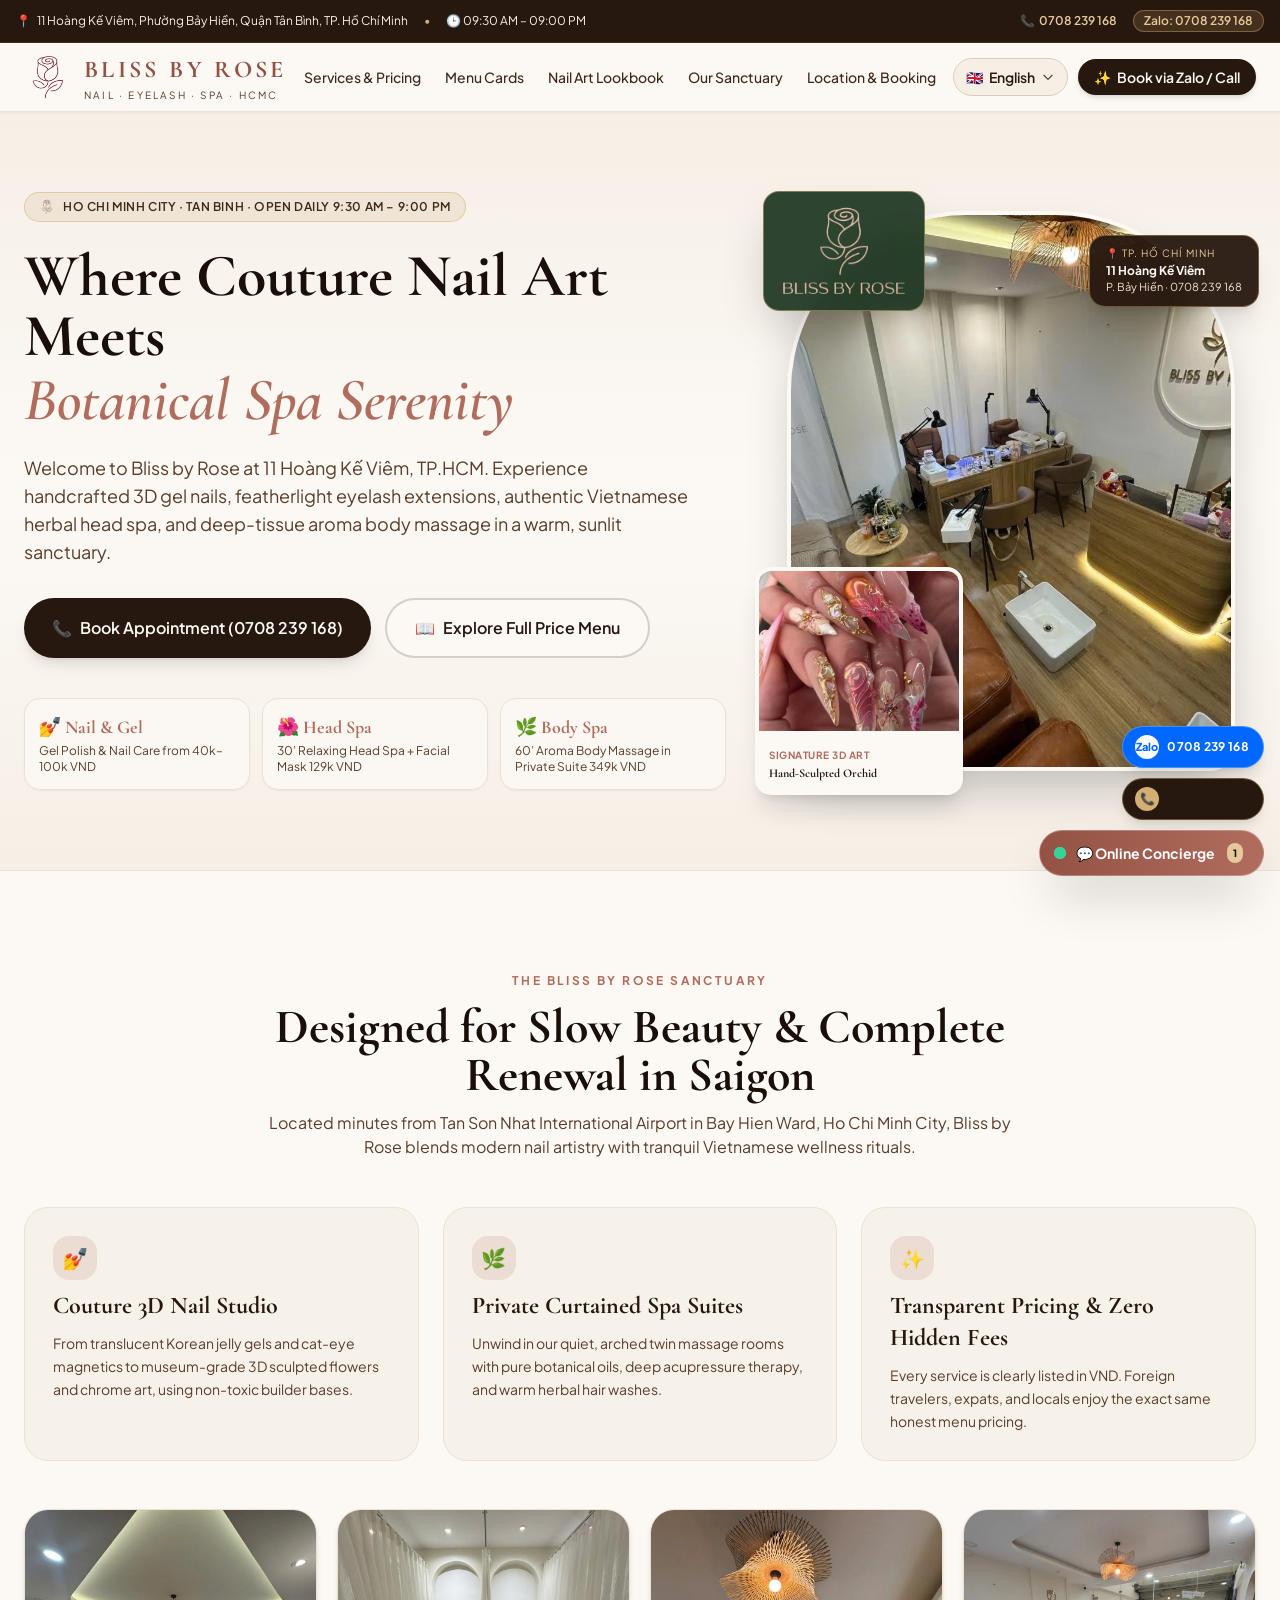
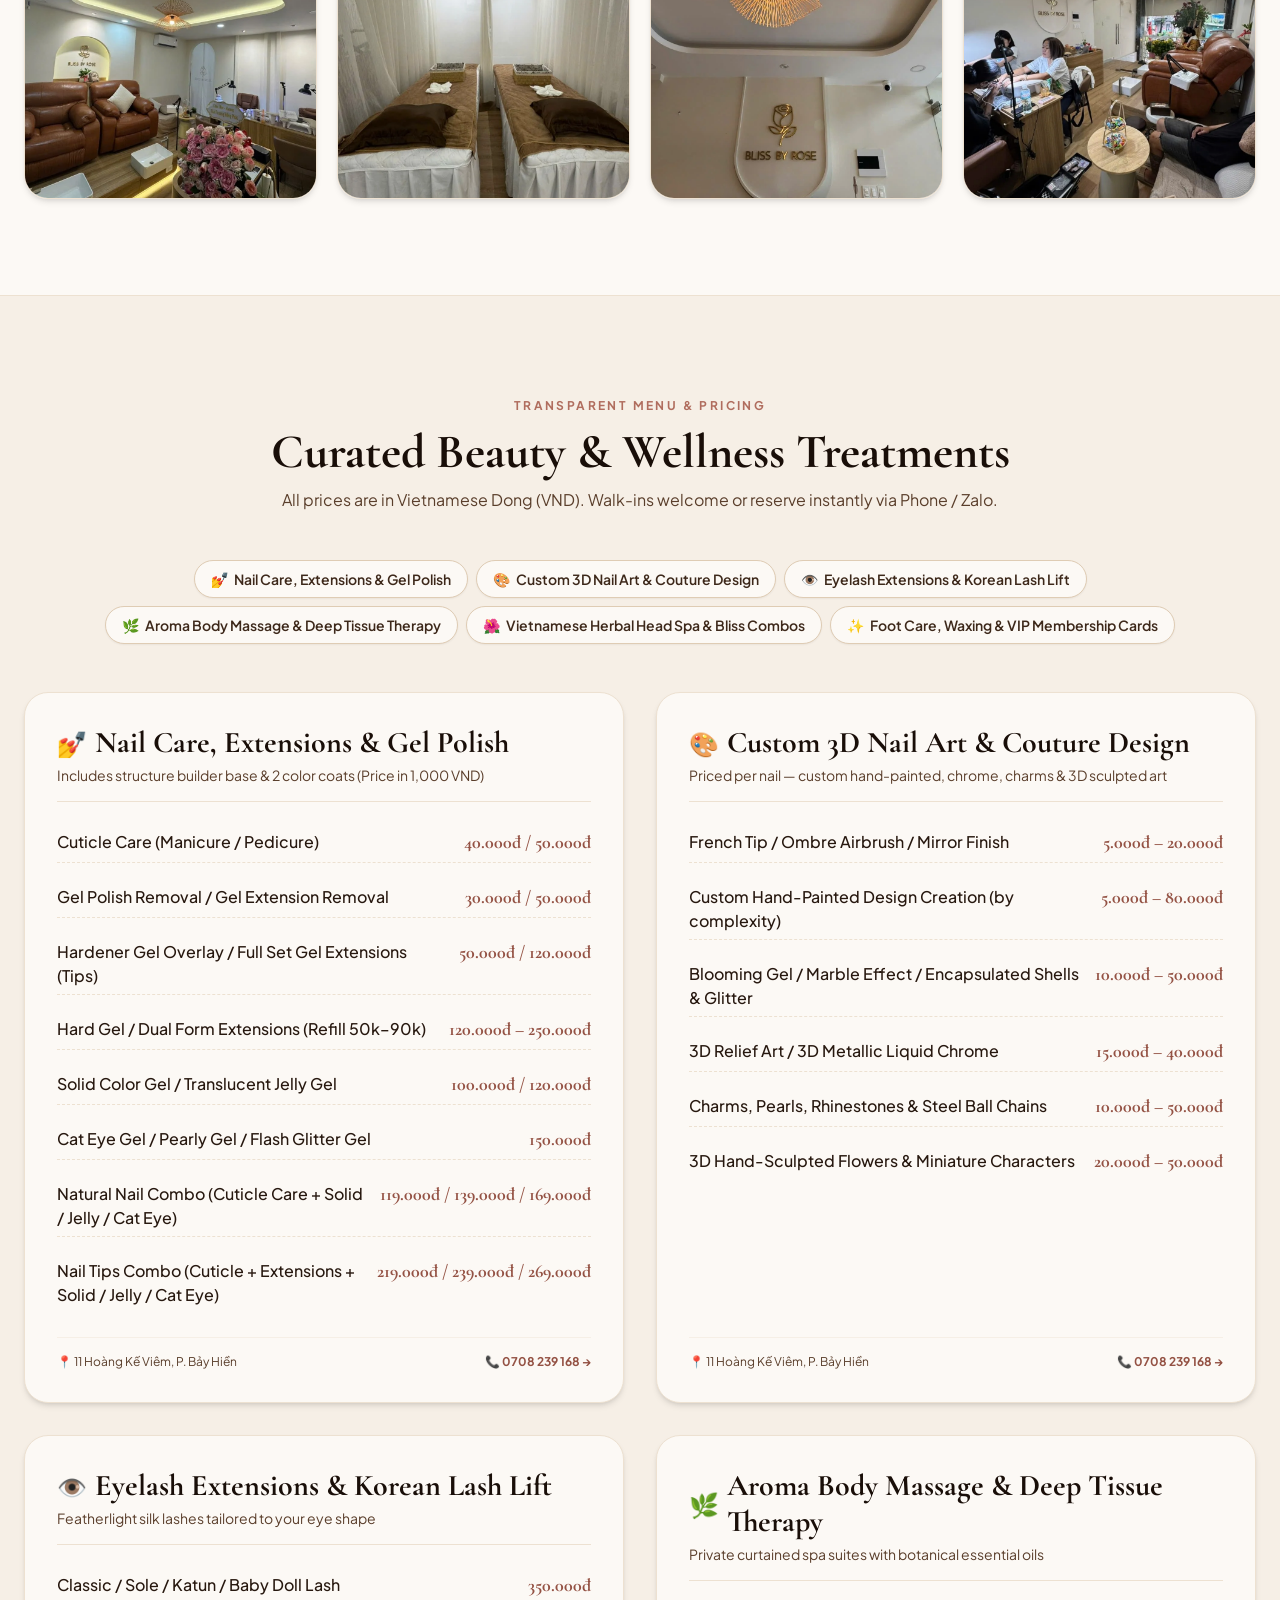
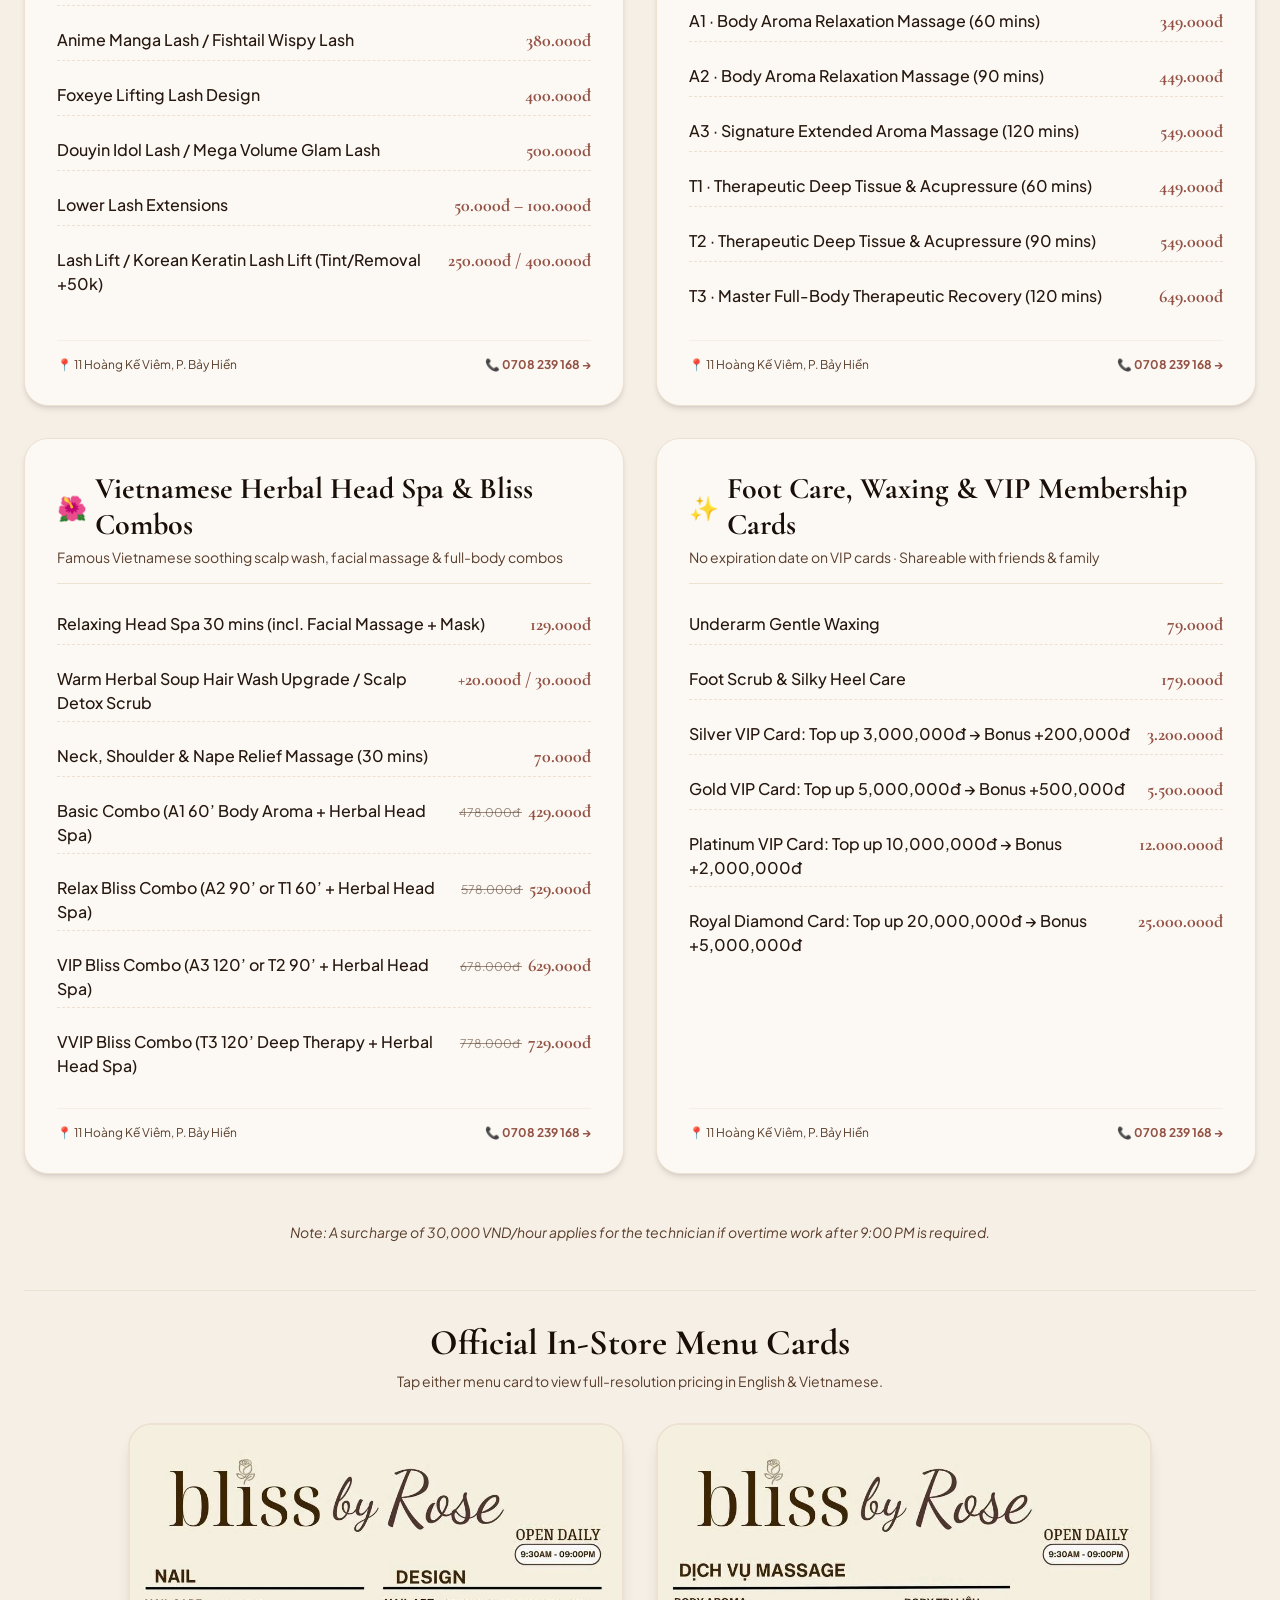
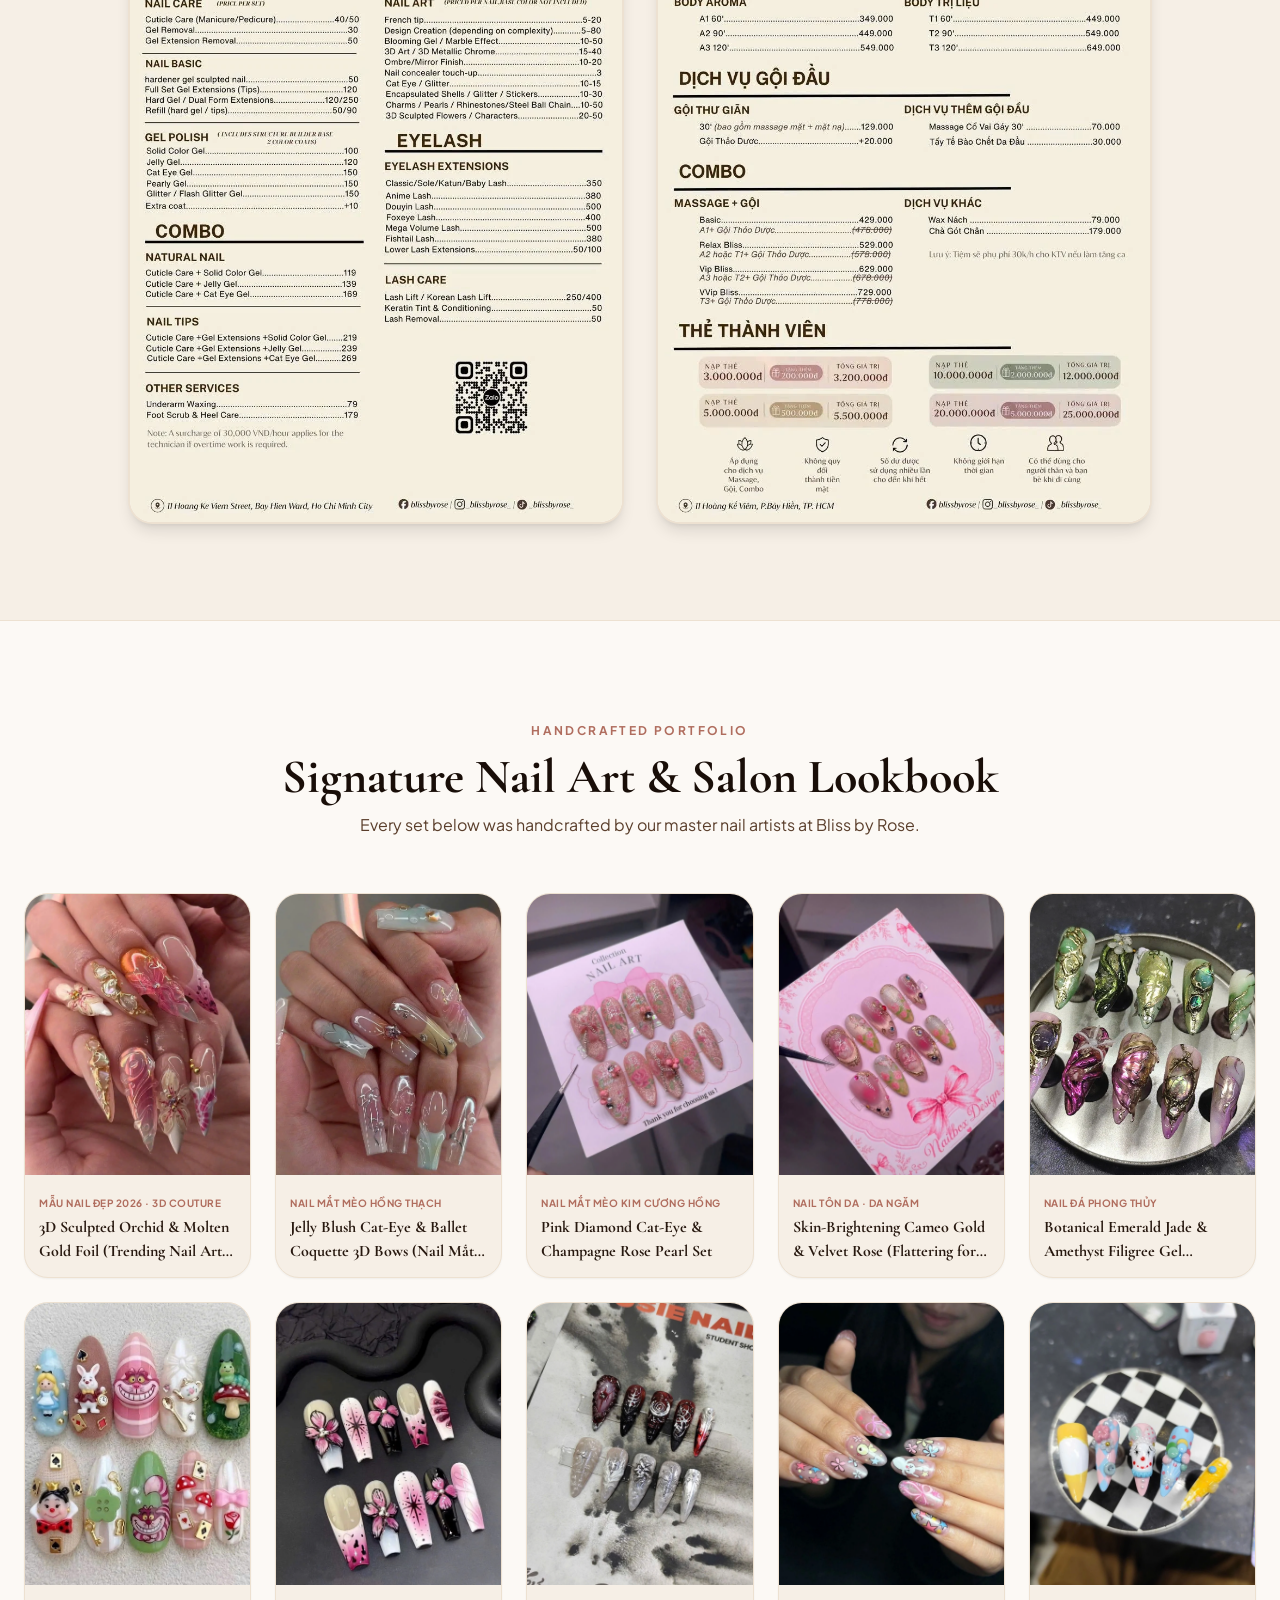
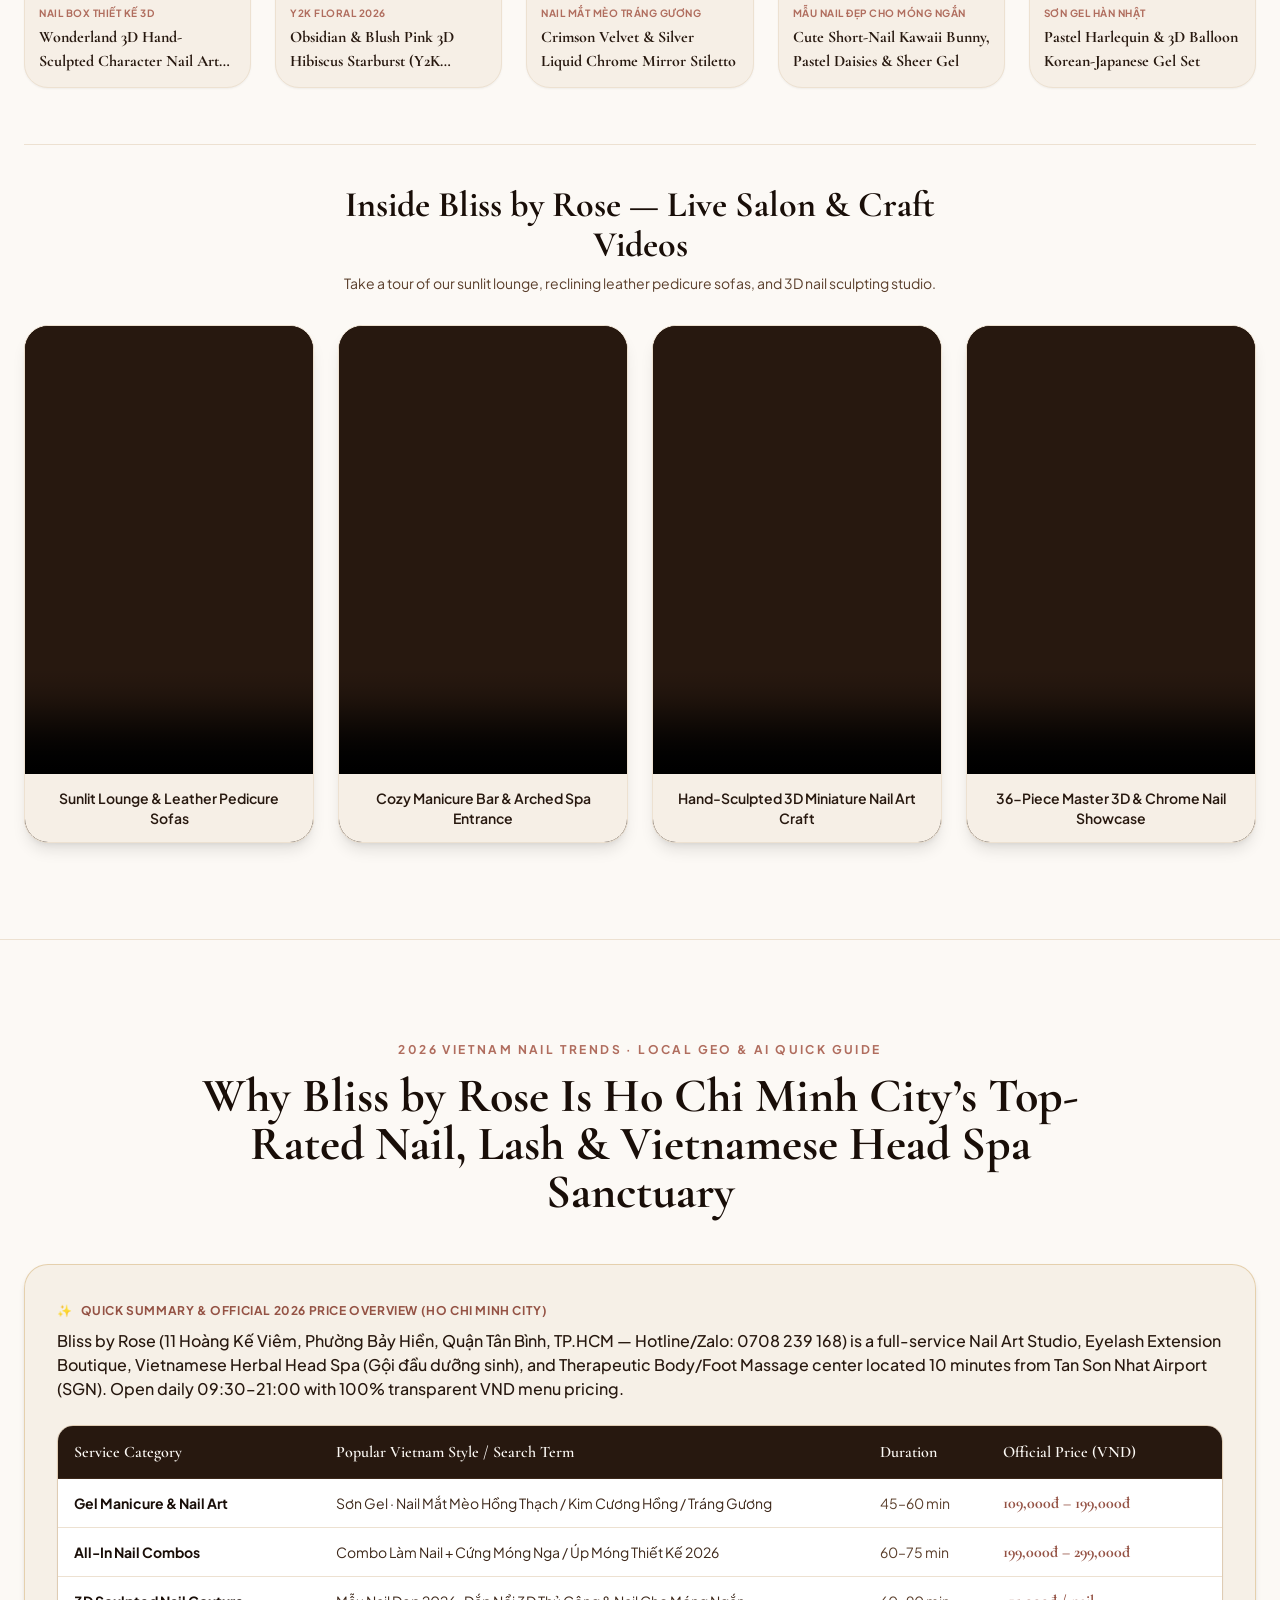
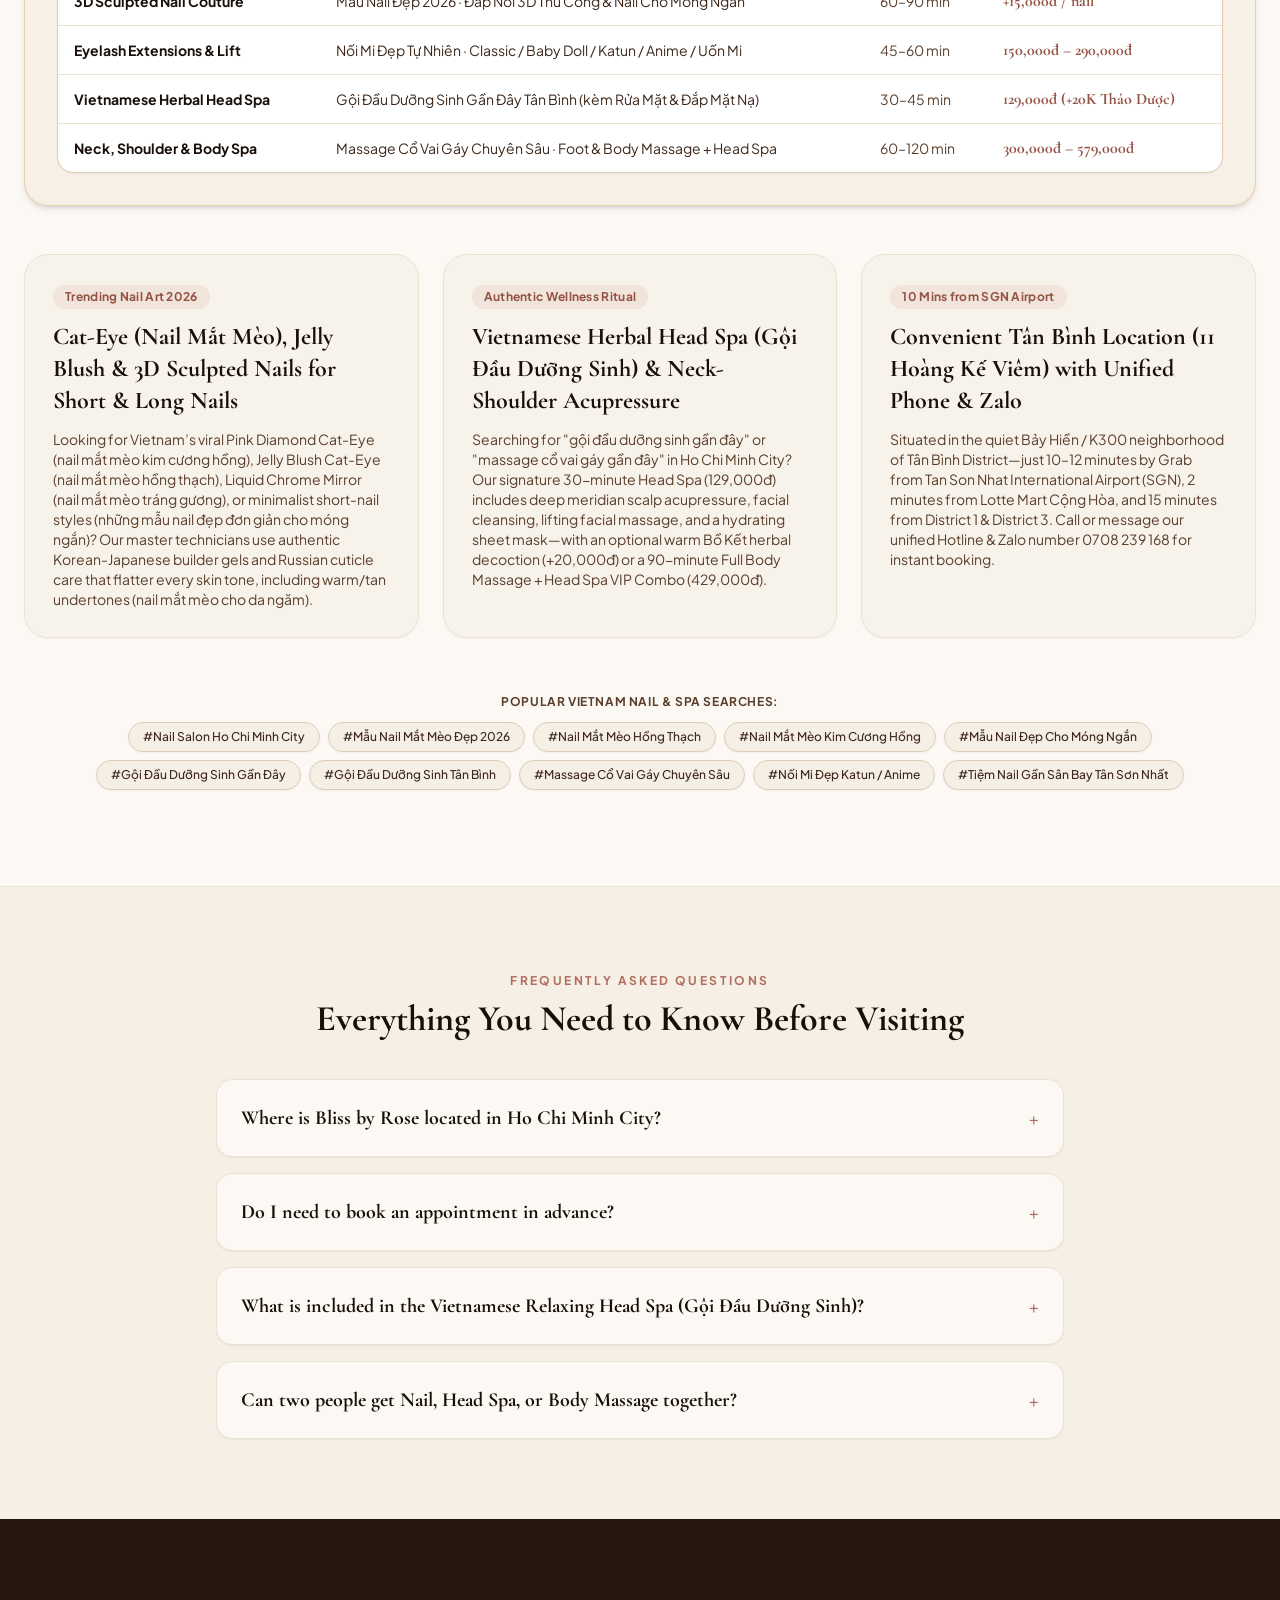
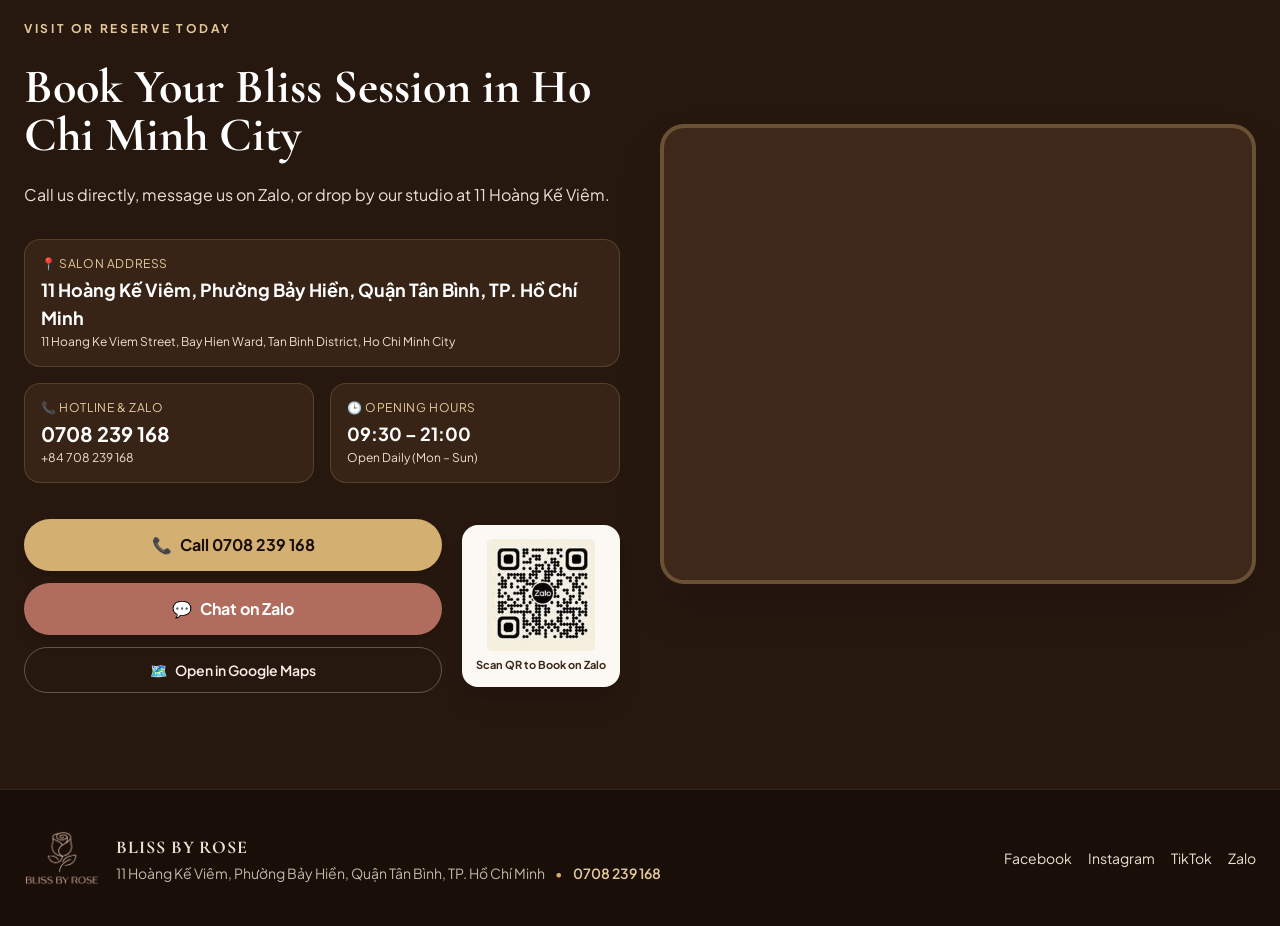
==== commit 9352ce0e: "Update Google Maps embed iframe across all language pages" ====
--- a/index.html
+++ b/index.html
@@ -95,7 +95,7 @@
 </span> </summary> <p class="mt-3 text-sm sm:text-base text-espresso-700 leading-relaxed border-t border-ivory-200 pt-3"> Yes! Our salon features twin reclining leather pedicure chairs, a multi-seat manicure bar, and a private curtained twin massage room ideal for couples, best friends, or mother-daughter visits. </p> </details> </div> </div> </section> <!-- Location, Zalo QR & Google Maps Section --> <section id="location" class="py-16 sm:py-24 bg-espresso-900 text-ivory-50"> <div class="max-w-7xl mx-auto px-4 sm:px-6 grid grid-cols-1 lg:grid-cols-12 gap-10 items-center"> <!-- Left 6 Cols: Contact Details & Zalo QR --> <div class="lg:col-span-6 space-y-6"> <span class="text-xs font-bold uppercase tracking-[0.22em] text-champagne-300"> VISIT OR RESERVE TODAY </span> <h2 class="font-serif text-3xl sm:text-5xl font-bold text-white leading-tight"> Book Your Bliss Session in Ho Chi Minh City </h2> <p class="text-sm sm:text-base text-ivory-200 leading-relaxed"> Call us directly, message us on Zalo, or drop by our studio at 11 Hoàng Kế Viêm. </p> <div class="space-y-4 pt-2"> <div class="p-4 rounded-2xl bg-espresso-800/80 border border-champagne-400/20"> <div class="text-xs uppercase tracking-wider text-champagne-300">
 📍 Salon Address </div> <div class="text-base sm:text-lg font-bold text-white mt-1"> 11 Hoàng Kế Viêm, Phường Bảy Hiền, Quận Tân Bình, TP. Hồ Chí Minh </div> <div class="text-xs text-ivory-200 mt-0.5">11 Hoang Ke Viem Street, Bay Hien Ward, Tan Binh District, Ho Chi Minh City</div> </div> <div class="grid grid-cols-1 sm:grid-cols-2 gap-4"> <div class="p-4 rounded-2xl bg-espresso-800/80 border border-champagne-400/20"> <div class="text-xs uppercase tracking-wider text-champagne-300">
 📞 Hotline &amp; Zalo </div> <a href="tel:+84708239168" class="block text-xl font-bold text-white hover:text-champagne-300 mt-1"> 0708 239 168 </a> <div class="text-xs text-ivory-200 mt-0.5">+84 708 239 168</div> </div> <div class="p-4 rounded-2xl bg-espresso-800/80 border border-champagne-400/20"> <div class="text-xs uppercase tracking-wider text-champagne-300">
-🕒 Opening Hours </div> <div class="text-lg font-bold text-white mt-1">09:30 – 21:00</div> <div class="text-xs text-ivory-200 mt-0.5">Open Daily (Mon – Sun)</div> </div> </div> </div> <!-- Action Buttons + Zalo QR --> <div class="flex flex-col sm:flex-row items-center gap-5 pt-3"> <div class="flex flex-col gap-3 w-full sm:w-auto flex-1"> <a href="tel:+84708239168" class="w-full inline-flex items-center justify-center gap-2 px-6 py-3.5 rounded-full bg-champagne-400 hover:bg-champagne-300 text-espresso-950 font-bold text-sm sm:text-base transition shadow-lg"> <span>📞</span> <span>Call 0708 239 168</span> </a> <a href="https://zalo.me/0708239168" target="_blank" rel="noopener" class="w-full inline-flex items-center justify-center gap-2 px-6 py-3.5 rounded-full bg-rosewood-500 hover:bg-rosewood-400 text-white font-bold text-sm sm:text-base transition shadow-lg"> <span>💬</span> <span>Chat on Zalo</span> </a> <a href="https://maps.google.com/?cid=12816747167592102415" target="_blank" rel="noopener" class="w-full inline-flex items-center justify-center gap-2 px-6 py-3 rounded-full bg-transparent hover:bg-white/10 text-ivory-100 border border-ivory-200/30 font-semibold text-xs sm:text-sm transition"> <span>🗺️</span> <span>Open in Google Maps</span> </a> </div> <div class="p-3.5 rounded-2xl bg-ivory-50 text-espresso-900 text-center shrink-0 shadow-xl"> <img src="/images/zalo-qr.webp" alt="Bliss by Rose Official Zalo QR Code" width="128" height="128" loading="lazy" class="w-28 h-28 mx-auto rounded-lg object-contain"> <div class="text-[11px] font-bold mt-1.5 text-espresso-800"> Scan QR to Book on Zalo </div> </div> </div> </div> <!-- Right 6 Cols: Embedded Google Map --> <div class="lg:col-span-6"> <div class="rounded-3xl overflow-hidden border-4 border-champagne-400/30 shadow-2xl bg-espresso-800 h-[380px] sm:h-[460px]"> <iframe title="Bliss By Rose Google Map" src="https://maps.google.com/maps?q=Bliss+By+Rose,+11+Ho%C3%A0ng+K%E1%BA%BF+Vi%C3%AAm,+H%E1%BB%93+Ch%C3%AD+Minh&amp;t=&amp;z=16&amp;ie=UTF8&amp;iwloc=&amp;output=embed" width="100%" height="100%" style="border:0;" allowfullscreen="" loading="lazy" referrerpolicy="no-referrer-when-downgrade"></iframe> </div> </div> </div> </section> </main> <!-- Footer --> <footer class="bg-espresso-950 text-ivory-200 py-10 border-t border-white/10 text-xs sm:text-sm"> <div class="max-w-7xl mx-auto px-4 sm:px-6 flex flex-col sm:flex-row items-center justify-between gap-6"> <div class="flex flex-col sm:flex-row items-center gap-4 text-center sm:text-left"> <img src="/images/logo-gold-transparent.webp" alt="Bliss by Rose Official Logo" width="120" height="88" loading="lazy" class="h-14 w-auto object-contain"> <div> <div class="font-serif text-lg font-bold tracking-wider uppercase text-champagne-200">
+🕒 Opening Hours </div> <div class="text-lg font-bold text-white mt-1">09:30 – 21:00</div> <div class="text-xs text-ivory-200 mt-0.5">Open Daily (Mon – Sun)</div> </div> </div> </div> <!-- Action Buttons + Zalo QR --> <div class="flex flex-col sm:flex-row items-center gap-5 pt-3"> <div class="flex flex-col gap-3 w-full sm:w-auto flex-1"> <a href="tel:+84708239168" class="w-full inline-flex items-center justify-center gap-2 px-6 py-3.5 rounded-full bg-champagne-400 hover:bg-champagne-300 text-espresso-950 font-bold text-sm sm:text-base transition shadow-lg"> <span>📞</span> <span>Call 0708 239 168</span> </a> <a href="https://zalo.me/0708239168" target="_blank" rel="noopener" class="w-full inline-flex items-center justify-center gap-2 px-6 py-3.5 rounded-full bg-rosewood-500 hover:bg-rosewood-400 text-white font-bold text-sm sm:text-base transition shadow-lg"> <span>💬</span> <span>Chat on Zalo</span> </a> <a href="https://maps.google.com/?cid=12816747167592102415" target="_blank" rel="noopener" class="w-full inline-flex items-center justify-center gap-2 px-6 py-3 rounded-full bg-transparent hover:bg-white/10 text-ivory-100 border border-ivory-200/30 font-semibold text-xs sm:text-sm transition"> <span>🗺️</span> <span>Open in Google Maps</span> </a> </div> <div class="p-3.5 rounded-2xl bg-ivory-50 text-espresso-900 text-center shrink-0 shadow-xl"> <img src="/images/zalo-qr.webp" alt="Bliss by Rose Official Zalo QR Code" width="128" height="128" loading="lazy" class="w-28 h-28 mx-auto rounded-lg object-contain"> <div class="text-[11px] font-bold mt-1.5 text-espresso-800"> Scan QR to Book on Zalo </div> </div> </div> </div> <!-- Right 6 Cols: Embedded Google Map --> <div class="lg:col-span-6"> <div class="rounded-3xl overflow-hidden border-4 border-champagne-400/30 shadow-2xl bg-espresso-800 h-[380px] sm:h-[460px]"> <iframe title="Bliss By Rose Google Map" src="https://www.google.com/maps/embed?pb=!1m18!1m12!1m3!1d3919.177145966575!2d106.65007370000001!3d10.797740700000002!2m3!1f0!2f0!3f0!3m2!1i1024!2i768!4f13.1!3m3!1m2!1s0x3175290079f35409%3A0xb1de3ba494523a0f!2sBliss%20By%20Rose!5e0!3m2!1szh-CN!2s!4v1792826280379!5m2!1szh-CN!2s" width="100%" height="100%" style="border:0;" allowfullscreen="" loading="lazy" referrerpolicy="strict-origin-when-cross-origin"></iframe> </div> </div> </div> </section> </main> <!-- Footer --> <footer class="bg-espresso-950 text-ivory-200 py-10 border-t border-white/10 text-xs sm:text-sm"> <div class="max-w-7xl mx-auto px-4 sm:px-6 flex flex-col sm:flex-row items-center justify-between gap-6"> <div class="flex flex-col sm:flex-row items-center gap-4 text-center sm:text-left"> <img src="/images/logo-gold-transparent.webp" alt="Bliss by Rose Official Logo" width="120" height="88" loading="lazy" class="h-14 w-auto object-contain"> <div> <div class="font-serif text-lg font-bold tracking-wider uppercase text-champagne-200">
 BLISS BY ROSE
 </div> <div class="text-ivory-200/80 mt-0.5"> 11 Hoàng Kế Viêm, Phường Bảy Hiền, Quận Tân Bình, TP. Hồ Chí Minh <span class="mx-2 text-champagne-400">•</span> <a href="tel:+84708239168" class="text-champagne-300 hover:underline font-semibold"> 0708 239 168 </a> </div> </div> </div> <div class="flex items-center gap-4"> <a href="https://www.facebook.com/blissbyrose" target="_blank" rel="noopener" class="hover:text-white">
 Facebook
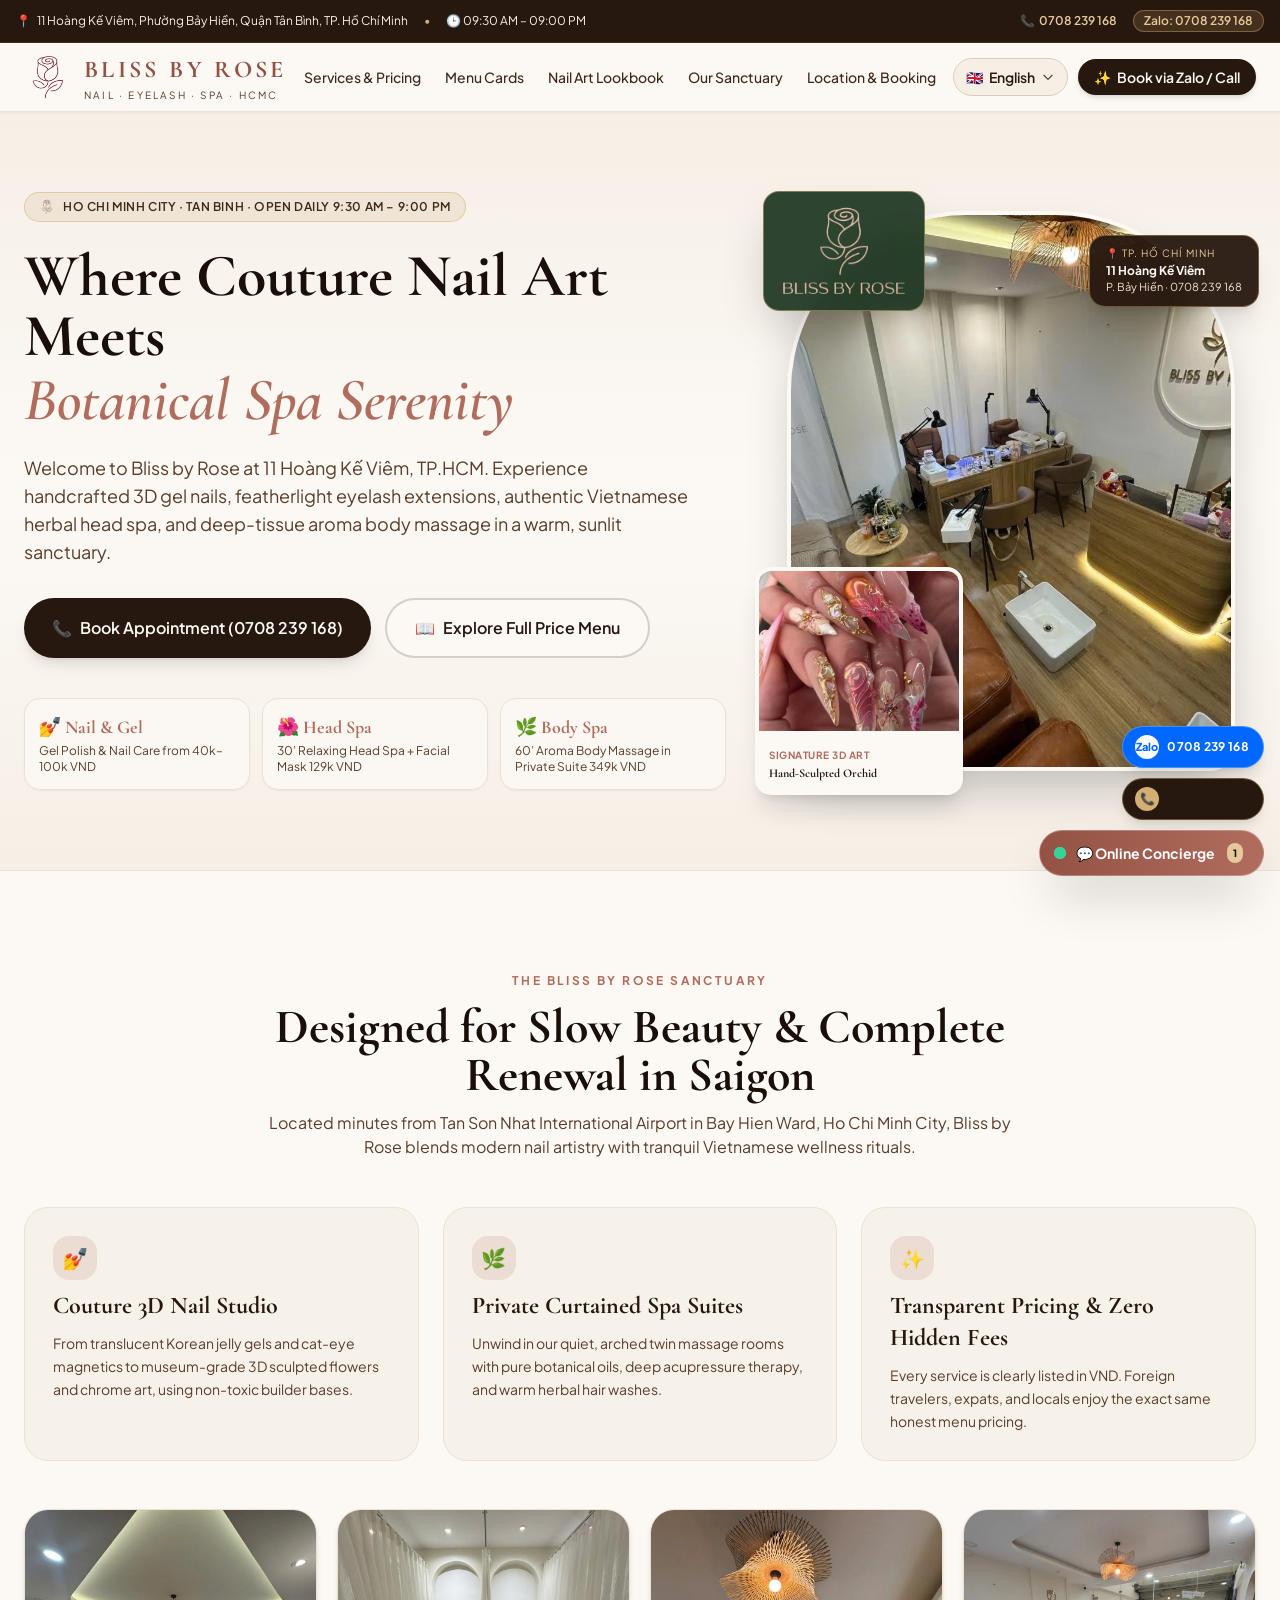
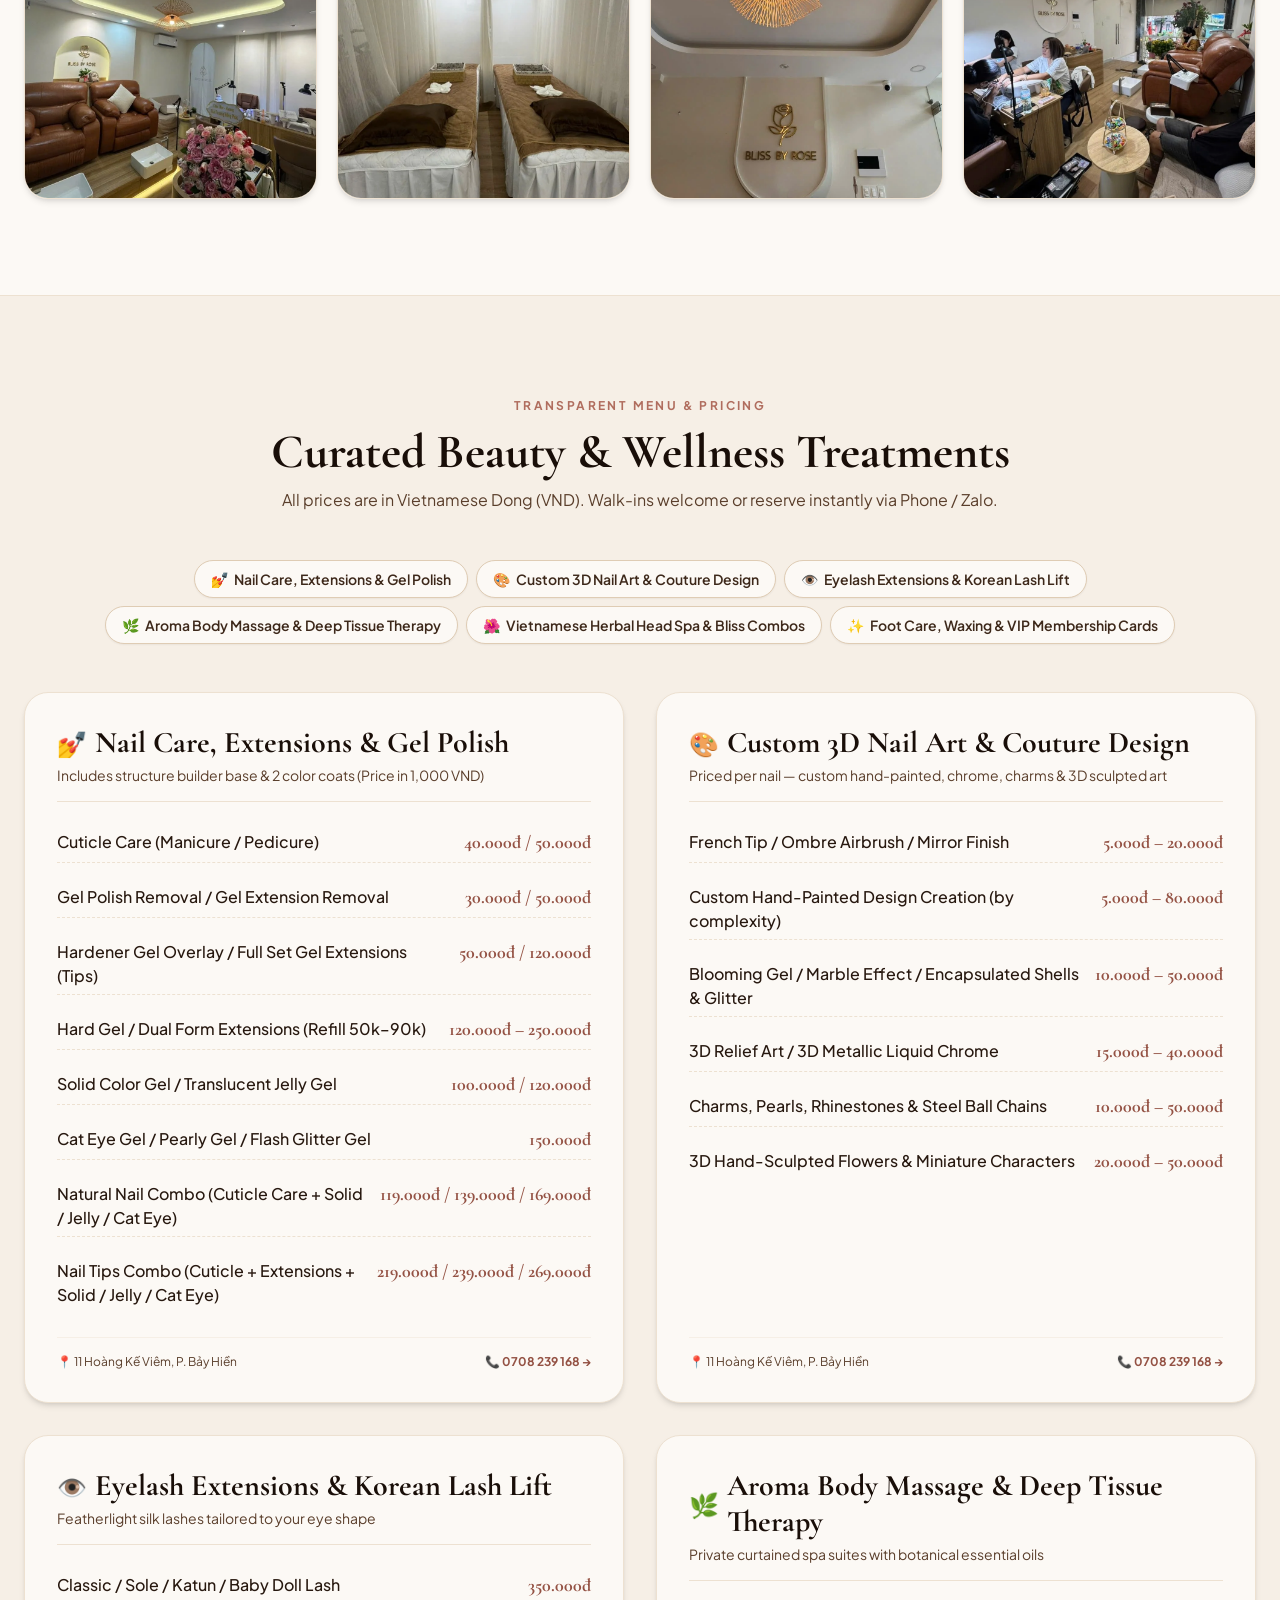
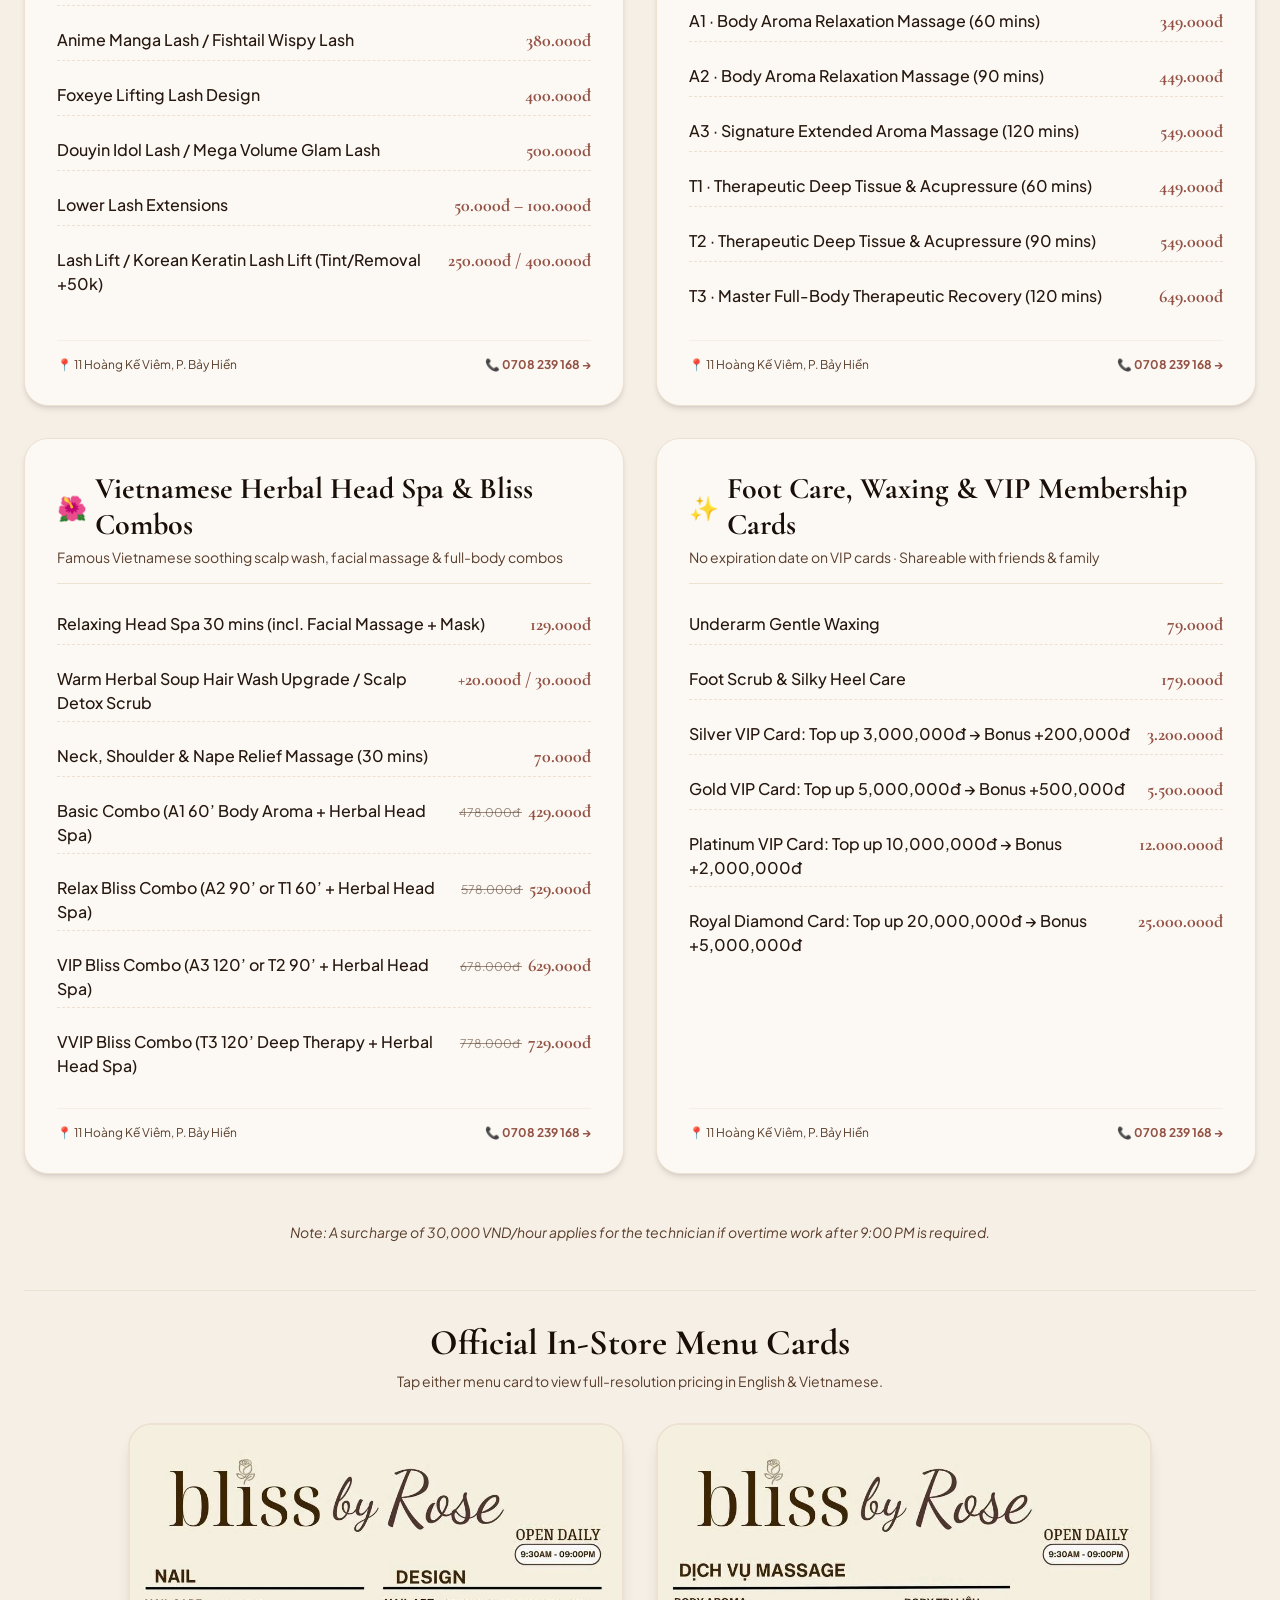
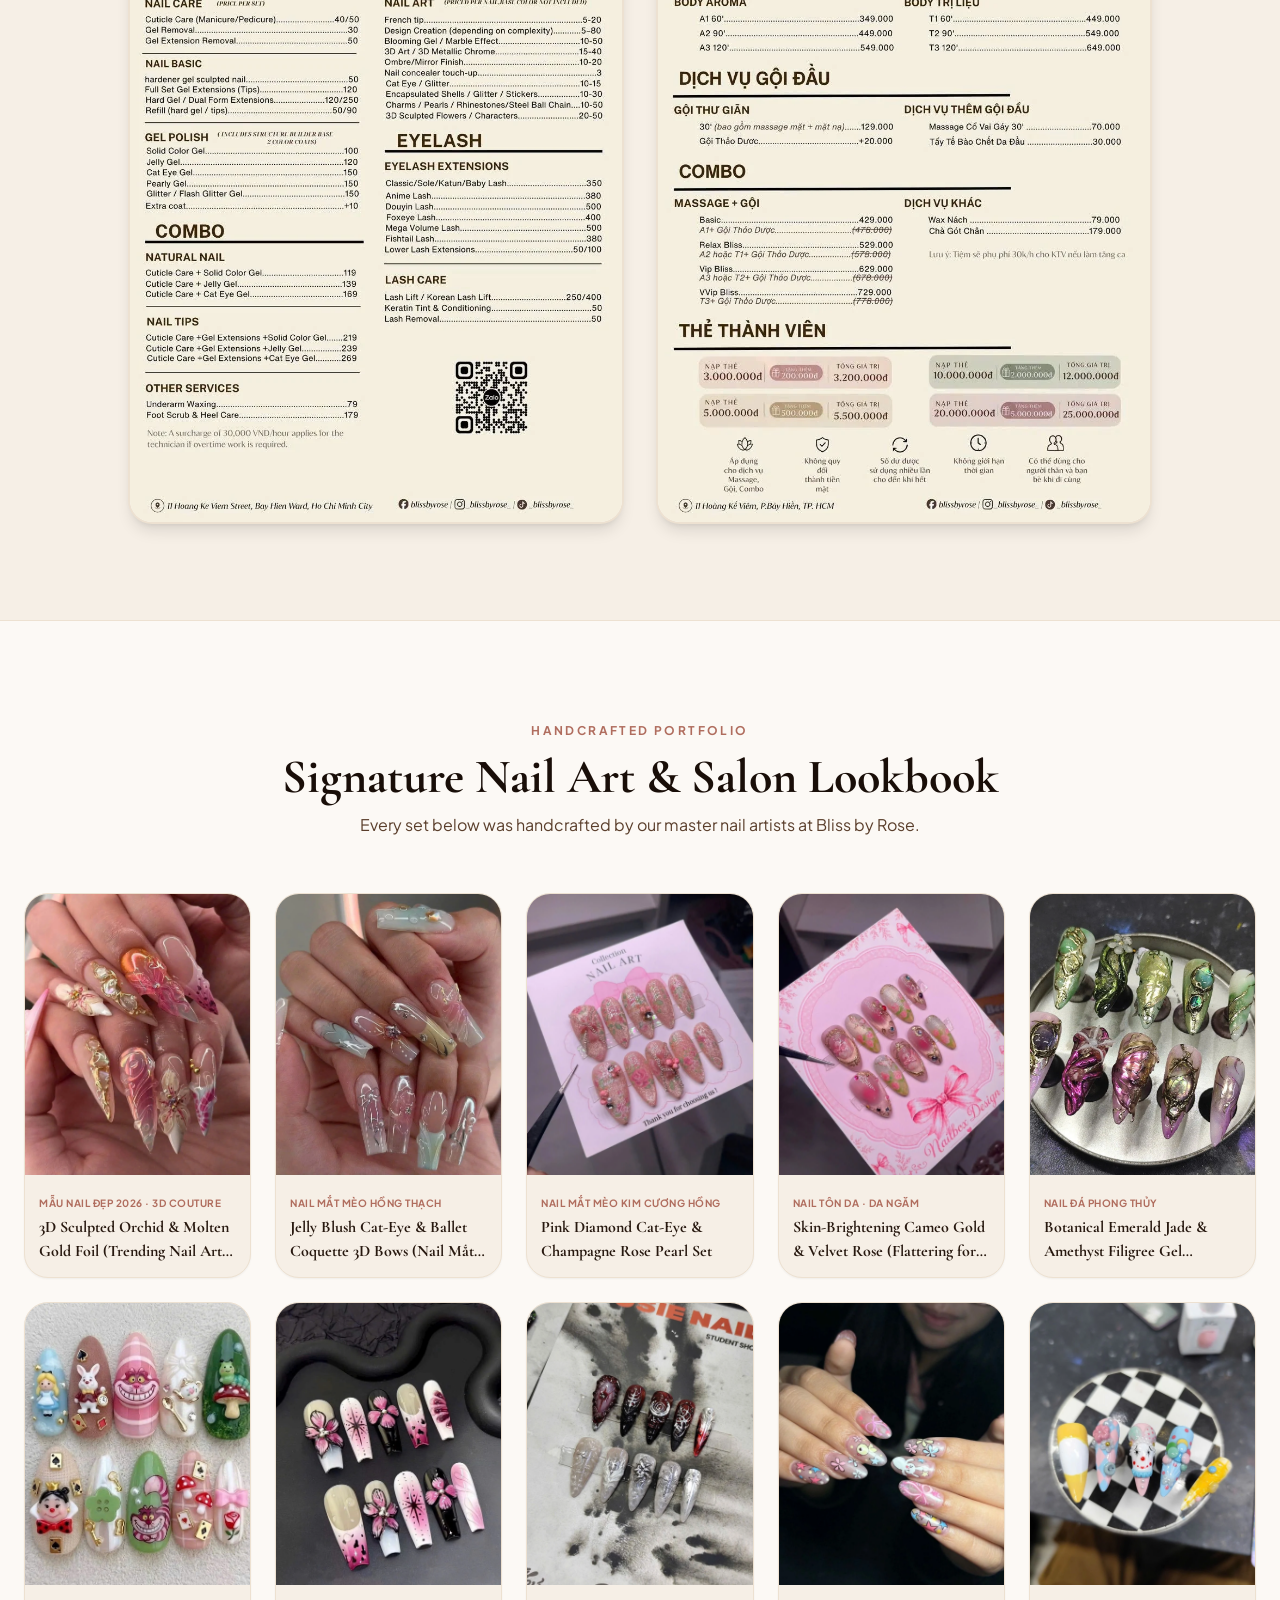
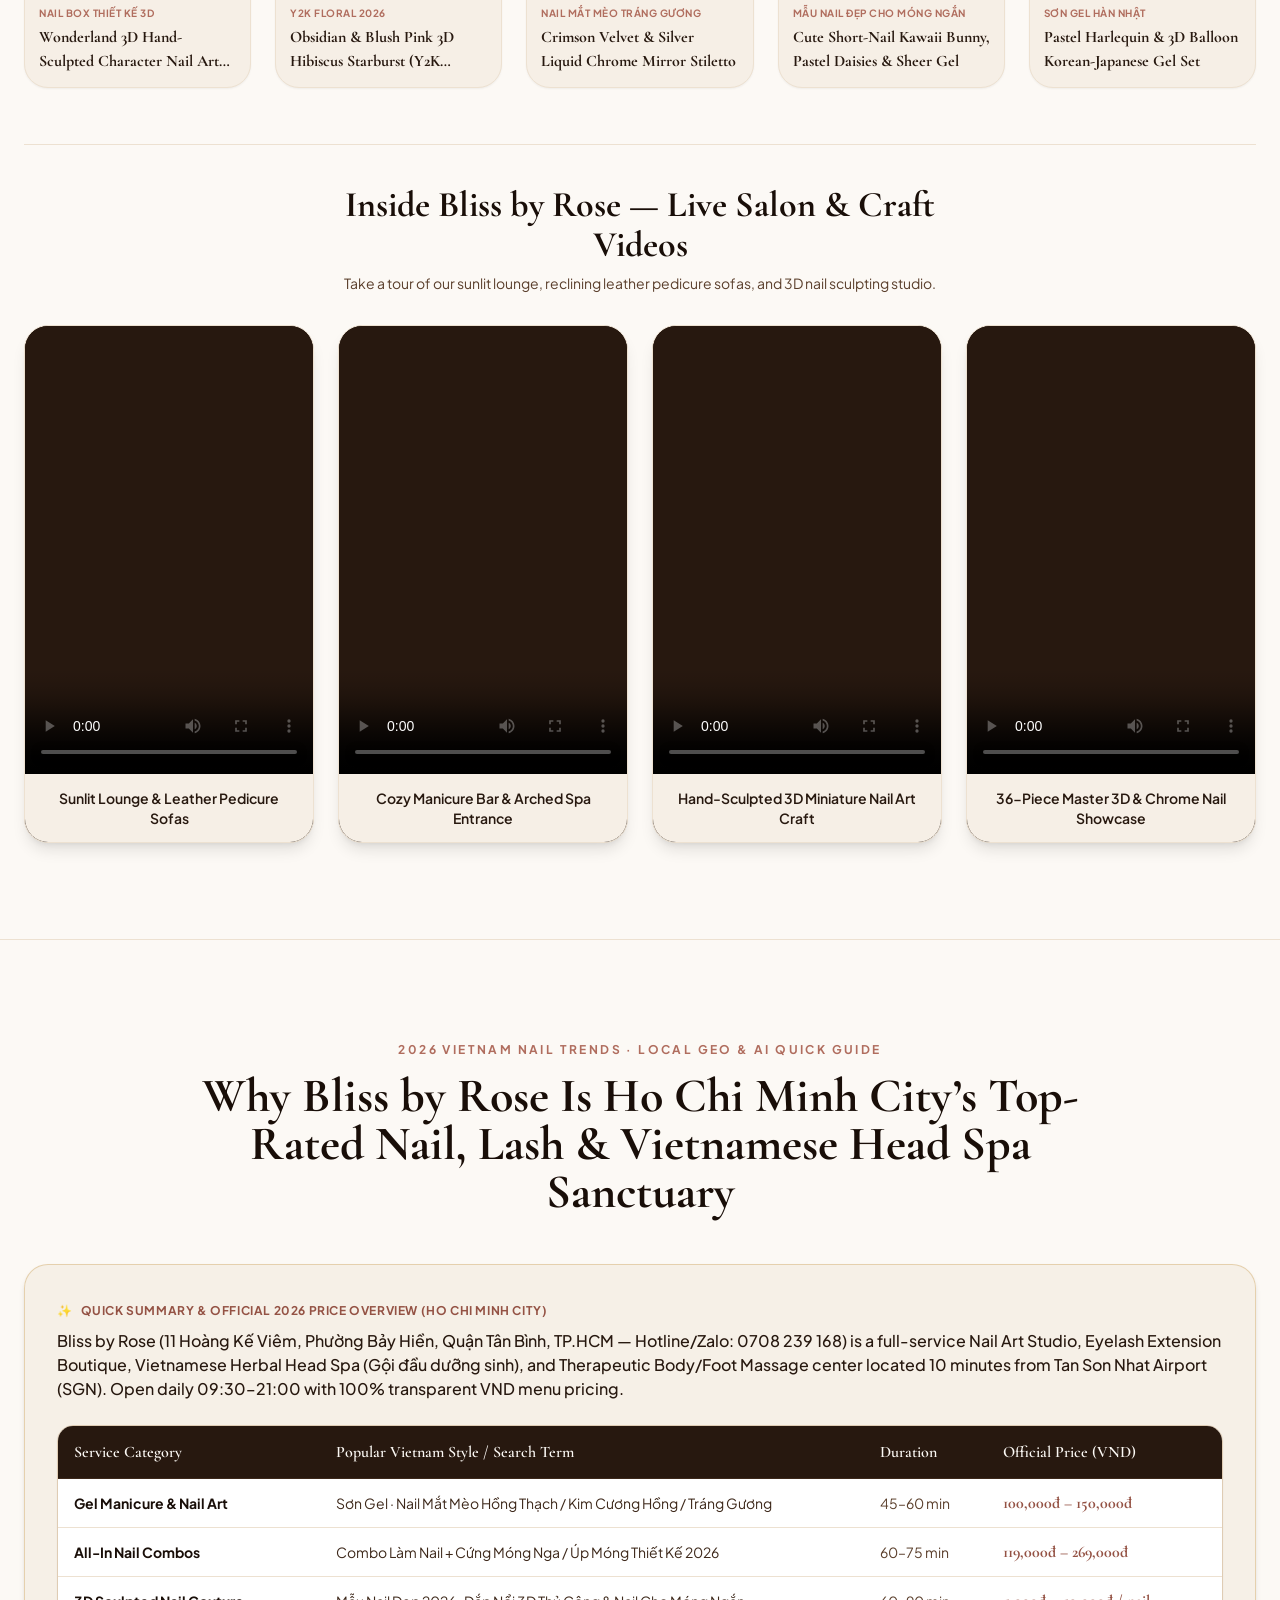
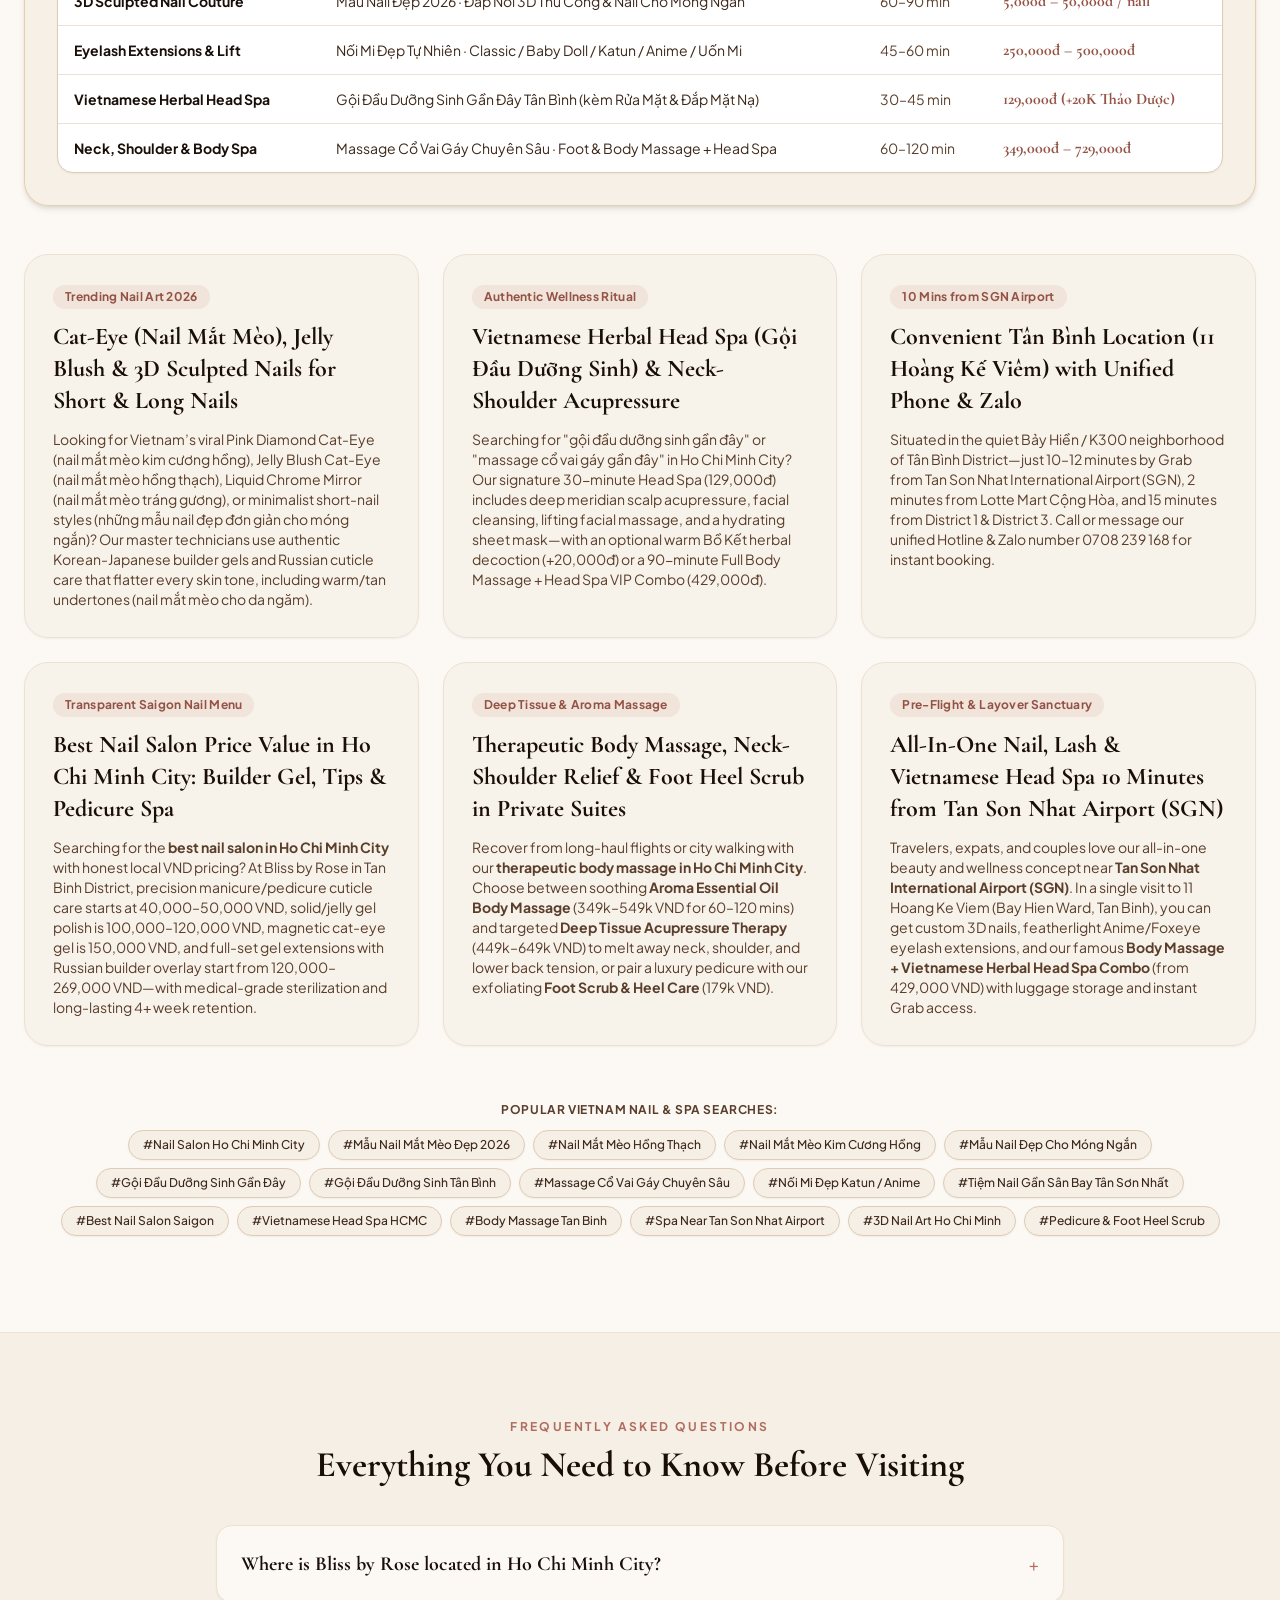
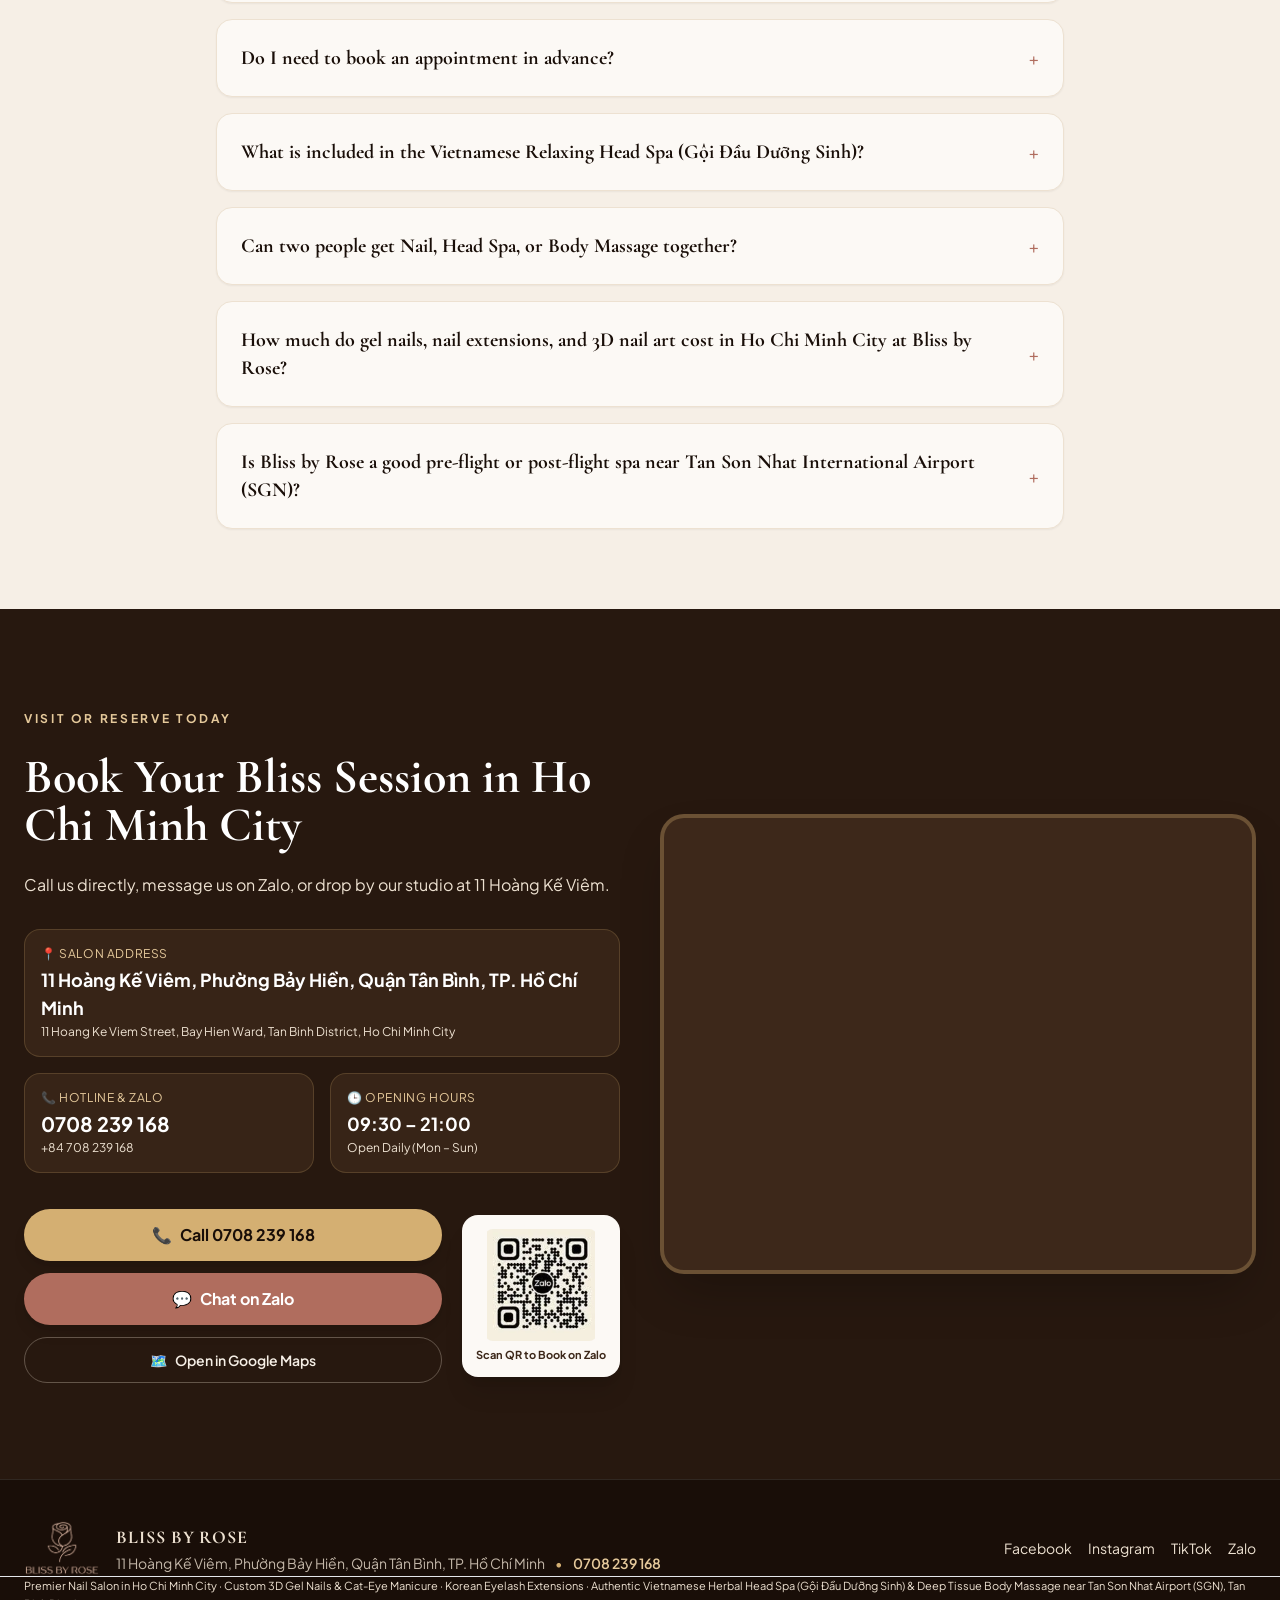
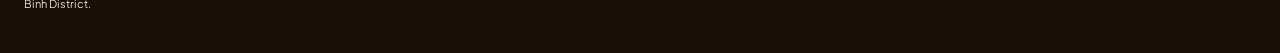
==== commit 55eefd5c: "SEO & GEO upgrade: implant local Vietnam nail, head spa & massage keywords, fix Schema PriceSpecific" ====
--- a/index.html
+++ b/index.html
@@ -1,4 +1,4 @@
-<!DOCTYPE html><html lang="en" class="scroll-smooth"> <head><meta charset="UTF-8"><meta name="viewport" content="width=device-width, initial-scale=1.0"><title>Bliss by Rose — Luxury Nail Art, Eyelash, Head Spa &amp; Massage in Ho Chi Minh City</title><meta name="description" content="Visit Bliss by Rose at 11 Hoang Ke Viem, Bay Hien Ward, Tan Binh, HCMC (near Tan Son Nhat Airport). Custom 3D nail art, Korean lash lift, herbal head spa &amp; aroma body massage. Open daily 9:30 AM – 9:00 PM. Tel/Zalo: 0708 239 168."><meta name="keywords" content="nail salon ho chi minh city, tiệm nail gần đây nhất, mẫu nail mắt mèo đẹp 2026, nail mắt mèo hồng thạch, gội đầu dưỡng sinh gần đây, gội đầu dưỡng sinh tân bình, massage cổ vai gáy gần đây, nối mi đẹp tân bình, eyelash extension ho chi minh, spa near tan son nhat airport, bliss by rose 11 hoang ke viem"><meta name="robots" content="index, follow, max-image-preview:large, max-snippet:-1, max-video-preview:-1"><!-- Local GEO Meta Tags for Ho Chi Minh City / Tan Binh District --><meta name="geo.region" content="VN-SG"><meta name="geo.placename" content="11 Hoàng Kế Viêm, Phường Bảy Hiền, Quận Tân Bình, TP. Hồ Chí Minh"><meta name="geo.position" content="10.7953;106.6521"><meta name="ICBM" content="10.7953, 106.6521"><!-- AI / LLM Knowledge Base Discovery (GEO / AIO) --><link rel="alternate" type="text/plain" href="/llms.txt" title="Bliss by Rose AI Summary (llms.txt)"><link rel="alternate" type="text/plain" href="/llms-full.txt" title="Bliss by Rose Full AI Knowledge Base (llms-full.txt)"><link rel="canonical" href="https://blissbyrose.com/"><link rel="icon" type="image/png" href="/favicon.png"><link rel="apple-touch-icon" href="/favicon.png"><!-- Hreflang SEO tags for all 8 languages + x-default --><link rel="alternate" hreflang="x-default" href="https://blissbyrose.com/"><link rel="alternate" hreflang="en" href="https://blissbyrose.com/en/"><link rel="alternate" hreflang="vi-VN" href="https://blissbyrose.com/vi/"><link rel="alternate" hreflang="fr-FR" href="https://blissbyrose.com/fr/"><link rel="alternate" hreflang="zh-Hans" href="https://blissbyrose.com/zh-cn/"><link rel="alternate" hreflang="zh-Hant" href="https://blissbyrose.com/zh-tw/"><link rel="alternate" hreflang="ja-JP" href="https://blissbyrose.com/ja/"><link rel="alternate" hreflang="ko-KR" href="https://blissbyrose.com/ko/"><link rel="alternate" hreflang="ru-RU" href="https://blissbyrose.com/ru/"><!-- Open Graph / Social --><meta property="og:type" content="website"><meta property="og:site_name" content="Bliss by Rose — Nail · Eyelash · Head Spa · Massage HCMC"><meta property="og:title" content="Bliss by Rose — Luxury Nail Art, Eyelash, Head Spa &amp; Massage in Ho Chi Minh City"><meta property="og:description" content="Visit Bliss by Rose at 11 Hoang Ke Viem, Bay Hien Ward, Tan Binh, HCMC (near Tan Son Nhat Airport). Custom 3D nail art, Korean lash lift, herbal head spa &amp; aroma body massage. Open daily 9:30 AM – 9:00 PM. Tel/Zalo: 0708 239 168."><meta property="og:url" content="https://blissbyrose.com/"><meta property="og:image" content="https://blissbyrose.com/images/salon-hero-lounge.webp"><meta name="twitter:card" content="summary_large_image"><meta name="theme-color" content="#F6EFE6"><!-- Google Fonts: Cormorant Garamond + Plus Jakarta Sans + Be Vietnam Pro --><link rel="preconnect" href="https://fonts.googleapis.com"><link rel="preconnect" href="https://fonts.gstatic.com" crossorigin><link href="https://fonts.googleapis.com/css2?family=Be+Vietnam+Pro:wght@400;500;600;700&family=Cormorant+Garamond:ital,wght@0,500;0,600;0,700;1,600&family=Great+Vibes&family=Plus+Jakarta+Sans:wght@400;500;600;700&display=swap" rel="stylesheet"><script type="application/ld+json">[{"@context":"https://schema.org","@type":["NailSalon","DaySpa","HealthAndBeautyBusiness"],"@id":"https://blissbyrose.com/#salon","name":"Bliss by Rose","alternateName":["Bliss by Rose Nail Eyelash Spa","Tiệm Nail Gội Đầu Dưỡng Sinh Bliss by Rose Tân Bình","Bliss by Rose Ho Chi Minh City"],"description":"Bliss by Rose (11 Hoàng Kế Viêm, Phường Bảy Hiền, Quận Tân Bình, TP.HCM — Hotline/Zalo: 0708 239 168) is a full-service Nail Art Studio, Eyelash Extension Boutique, Vietnamese Herbal Head Spa (Gội đầu dưỡng sinh), and Therapeutic Body/Foot Massage center located 10 minutes from Tan Son Nhat Airport (SGN). Open daily 09:30–21:00 with 100% transparent VND menu pricing.","url":"https://blissbyrose.com/","logo":"https://blissbyrose.com/images/logo-gold-transparent.png","image":["https://blissbyrose.com/images/logo-gold-transparent.png","https://blissbyrose.com/images/salon-hero-lounge.webp","https://blissbyrose.com/images/salon-massage-suite.webp","https://blissbyrose.com/images/nail-3d-orchid-gold.webp"],"telephone":"+84 708 239 168","priceRange":"40,000 VND - 729,000 VND","currenciesAccepted":"VND, USD","paymentAccepted":"Cash, Bank Transfer, VietQR, ZaloPay, MoMo, Credit Card","knowsLanguage":["vi","en","fr","ru","zh-CN","zh-TW","ja","ko"],"address":{"@type":"PostalAddress","streetAddress":"11 Hoàng Kế Viêm, Phường Bảy Hiền","addressLocality":"Quận Tân Bình","addressRegion":"TP. Hồ Chí Minh","postalCode":"700000","addressCountry":"VN"},"geo":{"@type":"GeoCoordinates","latitude":10.7953,"longitude":106.6521},"areaServed":[{"@type":"Place","name":"Phường Bảy Hiền, Quận Tân Bình, TP. Hồ Chí Minh"},{"@type":"Place","name":"Khu K300 Cộng Hòa, Quận Tân Bình, TP.HCM"},{"@type":"Place","name":"Tan Son Nhat International Airport (SGN), Ho Chi Minh City"},{"@type":"City","name":"Ho Chi Minh City"}],"hasOfferCatalog":{"@type":"OfferCatalog","name":"Bliss by Rose 2026 Nail, Eyelash, Head Spa & Massage Menu","itemListElement":[{"@type":"OfferCatalog","name":"Nail Care, Extensions & Gel Polish","itemListElement":[{"@type":"Offer","itemOffered":{"@type":"Service","name":"Cuticle Care (Manicure / Pedicure)"},"priceSpecification":{"@type":"PriceSpecification","price":"4000050000","priceCurrency":"VND"}},{"@type":"Offer","itemOffered":{"@type":"Service","name":"Gel Polish Removal / Gel Extension Removal"},"priceSpecification":{"@type":"PriceSpecification","price":"3000050000","priceCurrency":"VND"}},{"@type":"Offer","itemOffered":{"@type":"Service","name":"Hardener Gel Overlay / Full Set Gel Extensions (Tips)"},"priceSpecification":{"@type":"PriceSpecification","price":"50000120000","priceCurrency":"VND"}},{"@type":"Offer","itemOffered":{"@type":"Service","name":"Hard Gel / Dual Form Extensions (Refill 50k–90k)"},"priceSpecification":{"@type":"PriceSpecification","price":"120000250000","priceCurrency":"VND"}},{"@type":"Offer","itemOffered":{"@type":"Service","name":"Solid Color Gel / Translucent Jelly Gel"},"priceSpecification":{"@type":"PriceSpecification","price":"100000120000","priceCurrency":"VND"}}]},{"@type":"OfferCatalog","name":"Custom 3D Nail Art & Couture Design","itemListElement":[{"@type":"Offer","itemOffered":{"@type":"Service","name":"French Tip / Ombre Airbrush / Mirror Finish"},"priceSpecification":{"@type":"PriceSpecification","price":"500020000","priceCurrency":"VND"}},{"@type":"Offer","itemOffered":{"@type":"Service","name":"Custom Hand-Painted Design Creation (by complexity)"},"priceSpecification":{"@type":"PriceSpecification","price":"500080000","priceCurrency":"VND"}},{"@type":"Offer","itemOffered":{"@type":"Service","name":"Blooming Gel / Marble Effect / Encapsulated Shells & Glitter"},"priceSpecification":{"@type":"PriceSpecification","price":"1000050000","priceCurrency":"VND"}},{"@type":"Offer","itemOffered":{"@type":"Service","name":"3D Relief Art / 3D Metallic Liquid Chrome"},"priceSpecification":{"@type":"PriceSpecification","price":"1500040000","priceCurrency":"VND"}},{"@type":"Offer","itemOffered":{"@type":"Service","name":"Charms, Pearls, Rhinestones & Steel Ball Chains"},"priceSpecification":{"@type":"PriceSpecification","price":"1000050000","priceCurrency":"VND"}}]},{"@type":"OfferCatalog","name":"Eyelash Extensions & Korean Lash Lift","itemListElement":[{"@type":"Offer","itemOffered":{"@type":"Service","name":"Classic / Sole / Katun / Baby Doll Lash"},"priceSpecification":{"@type":"PriceSpecification","price":"350000","priceCurrency":"VND"}},{"@type":"Offer","itemOffered":{"@type":"Service","name":"Anime Manga Lash / Fishtail Wispy Lash"},"priceSpecification":{"@type":"PriceSpecification","price":"380000","priceCurrency":"VND"}},{"@type":"Offer","itemOffered":{"@type":"Service","name":"Foxeye Lifting Lash Design"},"priceSpecification":{"@type":"PriceSpecification","price":"400000","priceCurrency":"VND"}},{"@type":"Offer","itemOffered":{"@type":"Service","name":"Douyin Idol Lash / Mega Volume Glam Lash"},"priceSpecification":{"@type":"PriceSpecification","price":"500000","priceCurrency":"VND"}},{"@type":"Offer","itemOffered":{"@type":"Service","name":"Lower Lash Extensions"},"priceSpecification":{"@type":"PriceSpecification","price":"50000100000","priceCurrency":"VND"}}]},{"@type":"OfferCatalog","name":"Aroma Body Massage & Deep Tissue Therapy","itemListElement":[{"@type":"Offer","itemOffered":{"@type":"Service","name":"A1 · Body Aroma Relaxation Massage (60 mins)"},"priceSpecification":{"@type":"PriceSpecification","price":"349000","priceCurrency":"VND"}},{"@type":"Offer","itemOffered":{"@type":"Service","name":"A2 · Body Aroma Relaxation Massage (90 mins)"},"priceSpecification":{"@type":"PriceSpecification","price":"449000","priceCurrency":"VND"}},{"@type":"Offer","itemOffered":{"@type":"Service","name":"A3 · Signature Extended Aroma Massage (120 mins)"},"priceSpecification":{"@type":"PriceSpecification","price":"549000","priceCurrency":"VND"}},{"@type":"Offer","itemOffered":{"@type":"Service","name":"T1 · Therapeutic Deep Tissue & Acupressure (60 mins)"},"priceSpecification":{"@type":"PriceSpecification","price":"449000","priceCurrency":"VND"}},{"@type":"Offer","itemOffered":{"@type":"Service","name":"T2 · Therapeutic Deep Tissue & Acupressure (90 mins)"},"priceSpecification":{"@type":"PriceSpecification","price":"549000","priceCurrency":"VND"}}]},{"@type":"OfferCatalog","name":"Vietnamese Herbal Head Spa & Bliss Combos","itemListElement":[{"@type":"Offer","itemOffered":{"@type":"Service","name":"Relaxing Head Spa 30 mins (incl. Facial Massage + Mask)"},"priceSpecification":{"@type":"PriceSpecification","price":"129000","priceCurrency":"VND"}},{"@type":"Offer","itemOffered":{"@type":"Service","name":"Warm Herbal Soup Hair Wash Upgrade / Scalp Detox Scrub"},"priceSpecification":{"@type":"PriceSpecification","price":"2000030000","priceCurrency":"VND"}},{"@type":"Offer","itemOffered":{"@type":"Service","name":"Neck, Shoulder & Nape Relief Massage (30 mins)"},"priceSpecification":{"@type":"PriceSpecification","price":"70000","priceCurrency":"VND"}},{"@type":"Offer","itemOffered":{"@type":"Service","name":"Basic Combo (A1 60’ Body Aroma + Herbal Head Spa)"},"priceSpecification":{"@type":"PriceSpecification","price":"429000","priceCurrency":"VND"}},{"@type":"Offer","itemOffered":{"@type":"Service","name":"Relax Bliss Combo (A2 90’ or T1 60’ + Herbal Head Spa)"},"priceSpecification":{"@type":"PriceSpecification","price":"529000","priceCurrency":"VND"}}]},{"@type":"OfferCatalog","name":"Foot Care, Waxing & VIP Membership Cards","itemListElement":[{"@type":"Offer","itemOffered":{"@type":"Service","name":"Underarm Gentle Waxing"},"priceSpecification":{"@type":"PriceSpecification","price":"79000","priceCurrency":"VND"}},{"@type":"Offer","itemOffered":{"@type":"Service","name":"Foot Scrub & Silky Heel Care"},"priceSpecification":{"@type":"PriceSpecification","price":"179000","priceCurrency":"VND"}},{"@type":"Offer","itemOffered":{"@type":"Service","name":"Silver VIP Card: Top up 3,000,000đ → Bonus +200,000đ"},"priceSpecification":{"@type":"PriceSpecification","price":"3200000","priceCurrency":"VND"}},{"@type":"Offer","itemOffered":{"@type":"Service","name":"Gold VIP Card: Top up 5,000,000đ → Bonus +500,000đ"},"priceSpecification":{"@type":"PriceSpecification","price":"5500000","priceCurrency":"VND"}},{"@type":"Offer","itemOffered":{"@type":"Service","name":"Platinum VIP Card: Top up 10,000,000đ → Bonus +2,000,000đ"},"priceSpecification":{"@type":"PriceSpecification","price":"12000000","priceCurrency":"VND"}}]}]},"openingHoursSpecification":[{"@type":"OpeningHoursSpecification","dayOfWeek":["Monday","Tuesday","Wednesday","Thursday","Friday","Saturday","Sunday"],"opens":"09:30","closes":"21:00"}],"sameAs":["https://www.facebook.com/blissbyrose","https://www.instagram.com/_blissbyrose_","https://www.tiktok.com/@_blissbyrose_","https://zalo.me/0708239168"]},{"@context":"https://schema.org","@type":"FAQPage","mainEntity":[{"@type":"Question","name":"Where is Bliss by Rose located in Ho Chi Minh City?","acceptedAnswer":{"@type":"Answer","text":"We are located at 11 Hoàng Kế Viêm, Phường Bảy Hiền, Quận Tân Bình, TP. Hồ Chí Minh — just 10–12 minutes by Grab/taxi from Tan Son Nhat International Airport (SGN) and easily accessible from District 1 and District 3."}},{"@type":"Question","name":"Do I need to book an appointment in advance?","acceptedAnswer":{"@type":"Answer","text":"Walk-ins are always welcome! However, for weekend slots, couple massages, or intricate 3D nail art sets, we recommend messaging us on Zalo or calling 0708 239 168 to reserve your preferred time."}},{"@type":"Question","name":"What is included in the Vietnamese Relaxing Head Spa (Gội Đầu Dưỡng Sinh)?","acceptedAnswer":{"@type":"Answer","text":"Our 30-minute Relaxing Head Spa (129,000 VND) includes a soothing scalp wash, acupressure head massage, facial lifting massage, and a hydrating face mask. You can also upgrade with a warm herbal broth wash (+20,000 VND) or 30-minute neck & shoulder therapy (+70,000 VND)."}},{"@type":"Question","name":"Can two people get Nail, Head Spa, or Body Massage together?","acceptedAnswer":{"@type":"Answer","text":"Yes! Our salon features twin reclining leather pedicure chairs, a multi-seat manicure bar, and a private curtained twin massage room ideal for couples, best friends, or mother-daughter visits."}}]},{"@context":"https://schema.org","@type":"BreadcrumbList","itemListElement":[{"@type":"ListItem","position":1,"name":"Bliss by Rose HCMC","item":"https://blissbyrose.com/"},{"@type":"ListItem","position":2,"name":"English","item":"https://blissbyrose.com/"}]}]</script><script>
+<!DOCTYPE html><html lang="en" class="scroll-smooth"> <head><meta charset="UTF-8"><meta name="viewport" content="width=device-width, initial-scale=1.0"><title>Bliss by Rose — Best Nail Salon, Vietnamese Head Spa, Eyelash &amp; Massage in Ho Chi Minh City (Tan Binh)</title><meta name="description" content="Top-rated Nail Salon, Vietnamese Herbal Head Spa (Gội đầu dưỡng sinh 129k), Eyelash Extensions &amp; Deep Tissue Body Massage at 11 Hoang Ke Viem, Tan Binh, Ho Chi Minh City (10 mins from SGN Airport). Custom 3D gel nails, cat-eye manicure &amp; couple spa suites. Open daily 9:30 AM – 9:00 PM. Tel/Zalo: 0708 239 168."><meta name="keywords" content="nail salon ho chi minh city, best nail salon saigon, nail salon tan binh, spa near tan son nhat airport, vietnamese head spa ho chi minh city, goi dau duong sinh hcmc, herbal hair wash saigon, body massage tan binh, deep tissue massage ho chi minh, neck and shoulder massage saigon, eyelash extensions ho chi minh city, korean lash lift saigon, 3d nail art vietnam, cat eye gel nails hcmc, russian manicure ho chi minh, tiệm nail gần đây nhất, mẫu nail mắt mèo đẹp 2026, gội đầu dưỡng sinh tân bình, bliss by rose 11 hoang ke viem"><meta name="robots" content="index, follow, max-image-preview:large, max-snippet:-1, max-video-preview:-1"><!-- Local GEO Meta Tags for Ho Chi Minh City / Tan Binh District --><meta name="geo.region" content="VN-SG"><meta name="geo.placename" content="11 Hoàng Kế Viêm, Phường Bảy Hiền, Quận Tân Bình, TP. Hồ Chí Minh"><meta name="geo.position" content="10.7977407;106.6500737"><meta name="ICBM" content="10.7977407, 106.6500737"><!-- AI / LLM Knowledge Base Discovery (GEO / AIO) --><link rel="alternate" type="text/plain" href="/llms.txt" title="Bliss by Rose AI Summary (llms.txt)"><link rel="alternate" type="text/plain" href="/llms-full.txt" title="Bliss by Rose Full AI Knowledge Base (llms-full.txt)"><link rel="canonical" href="https://blissbyrose.com/"><link rel="icon" type="image/png" href="/favicon.png"><link rel="apple-touch-icon" href="/favicon.png"><!-- Hreflang SEO tags for all 8 languages + x-default --><link rel="alternate" hreflang="x-default" href="https://blissbyrose.com/"><link rel="alternate" hreflang="en" href="https://blissbyrose.com/en/"><link rel="alternate" hreflang="vi-VN" href="https://blissbyrose.com/vi/"><link rel="alternate" hreflang="fr-FR" href="https://blissbyrose.com/fr/"><link rel="alternate" hreflang="zh-Hans" href="https://blissbyrose.com/zh-cn/"><link rel="alternate" hreflang="zh-Hant" href="https://blissbyrose.com/zh-tw/"><link rel="alternate" hreflang="ja-JP" href="https://blissbyrose.com/ja/"><link rel="alternate" hreflang="ko-KR" href="https://blissbyrose.com/ko/"><link rel="alternate" hreflang="ru-RU" href="https://blissbyrose.com/ru/"><!-- Open Graph / Social --><meta property="og:type" content="website"><meta property="og:site_name" content="Bliss by Rose — Nail · Eyelash · Head Spa · Massage HCMC"><meta property="og:title" content="Bliss by Rose — Best Nail Salon, Vietnamese Head Spa, Eyelash &amp; Massage in Ho Chi Minh City (Tan Binh)"><meta property="og:description" content="Top-rated Nail Salon, Vietnamese Herbal Head Spa (Gội đầu dưỡng sinh 129k), Eyelash Extensions &amp; Deep Tissue Body Massage at 11 Hoang Ke Viem, Tan Binh, Ho Chi Minh City (10 mins from SGN Airport). Custom 3D gel nails, cat-eye manicure &amp; couple spa suites. Open daily 9:30 AM – 9:00 PM. Tel/Zalo: 0708 239 168."><meta property="og:url" content="https://blissbyrose.com/"><meta property="og:image" content="https://blissbyrose.com/images/salon-hero-lounge.webp"><meta name="twitter:card" content="summary_large_image"><meta name="theme-color" content="#F6EFE6"><!-- Google Fonts: Cormorant Garamond + Plus Jakarta Sans + Be Vietnam Pro --><link rel="preconnect" href="https://fonts.googleapis.com"><link rel="preconnect" href="https://fonts.gstatic.com" crossorigin><link href="https://fonts.googleapis.com/css2?family=Be+Vietnam+Pro:wght@400;500;600;700&family=Cormorant+Garamond:ital,wght@0,500;0,600;0,700;1,600&family=Great+Vibes&family=Plus+Jakarta+Sans:wght@400;500;600;700&display=swap" rel="stylesheet"><script type="application/ld+json">[{"@context":"https://schema.org","@type":["NailSalon","DaySpa","HealthAndBeautyBusiness"],"@id":"https://blissbyrose.com/#salon","name":"Bliss by Rose","alternateName":["Bliss by Rose Nail Eyelash Spa","Tiệm Nail Gội Đầu Dưỡng Sinh Bliss by Rose Tân Bình","Tiệm Nail Đẹp Tân Bình Bliss by Rose","Spa Massage Trị Liệu Cổ Vai Gáy & Gội Đầu Thảo Dược Bliss by Rose","Bliss by Rose Ho Chi Minh City"],"description":"Bliss by Rose (11 Hoàng Kế Viêm, Phường Bảy Hiền, Quận Tân Bình, TP.HCM — Hotline/Zalo: 0708 239 168) is a full-service Nail Art Studio, Eyelash Extension Boutique, Vietnamese Herbal Head Spa (Gội đầu dưỡng sinh), and Therapeutic Body/Foot Massage center located 10 minutes from Tan Son Nhat Airport (SGN). Open daily 09:30–21:00 with 100% transparent VND menu pricing.","url":"https://blissbyrose.com/","logo":"https://blissbyrose.com/images/logo-gold-transparent.png","image":["https://blissbyrose.com/images/logo-gold-transparent.png","https://blissbyrose.com/images/salon-hero-lounge.webp","https://blissbyrose.com/images/salon-massage-suite.webp","https://blissbyrose.com/images/nail-3d-orchid-gold.webp"],"telephone":"+84 708 239 168","priceRange":"40,000 VND - 729,000 VND","currenciesAccepted":"VND, USD","paymentAccepted":"Cash, Bank Transfer, VietQR, ZaloPay, MoMo, Credit Card","knowsLanguage":["vi","en","fr","ru","zh-CN","zh-TW","ja","ko"],"address":{"@type":"PostalAddress","streetAddress":"11 Hoàng Kế Viêm, Phường Bảy Hiền","addressLocality":"Quận Tân Bình","addressRegion":"TP. Hồ Chí Minh","postalCode":"700000","addressCountry":"VN"},"geo":{"@type":"GeoCoordinates","latitude":10.7977407,"longitude":106.6500737},"hasMap":"https://maps.google.com/?cid=12816747167592102415","areaServed":[{"@type":"Place","name":"Phường Bảy Hiền, Quận Tân Bình, TP. Hồ Chí Minh"},{"@type":"Place","name":"Khu K300 Cộng Hòa, Hoàng Hoa Thám, Nguyễn Trọng Tuyển, Bàu Cát, Quận Tân Bình"},{"@type":"Place","name":"Sân bay Quốc tế Tân Sơn Nhất (Tan Son Nhat International Airport SGN)"},{"@type":"AdministrativeArea","name":"Quận Tân Bình, Quận Phú Nhuận, Quận Tân Phú, Quận 3, Quận 1, Quận 10, TP.HCM"},{"@type":"City","name":"Ho Chi Minh City (Sài Gòn)"}],"hasOfferCatalog":{"@type":"OfferCatalog","name":"Bliss by Rose 2026 Nail, Eyelash, Head Spa & Massage Menu","itemListElement":[{"@type":"OfferCatalog","name":"Nail Care, Extensions & Gel Polish","itemListElement":[{"@type":"Offer","itemOffered":{"@type":"Service","name":"Cuticle Care (Manicure / Pedicure)"},"priceSpecification":{"@type":"PriceSpecification","price":"40000","minPrice":"40000","maxPrice":"50000","priceCurrency":"VND"}},{"@type":"Offer","itemOffered":{"@type":"Service","name":"Gel Polish Removal / Gel Extension Removal"},"priceSpecification":{"@type":"PriceSpecification","price":"30000","minPrice":"30000","maxPrice":"50000","priceCurrency":"VND"}},{"@type":"Offer","itemOffered":{"@type":"Service","name":"Hardener Gel Overlay / Full Set Gel Extensions (Tips)"},"priceSpecification":{"@type":"PriceSpecification","price":"50000","minPrice":"50000","maxPrice":"120000","priceCurrency":"VND"}},{"@type":"Offer","itemOffered":{"@type":"Service","name":"Hard Gel / Dual Form Extensions (Refill 50k–90k)"},"priceSpecification":{"@type":"PriceSpecification","price":"120000","minPrice":"120000","maxPrice":"250000","priceCurrency":"VND"}},{"@type":"Offer","itemOffered":{"@type":"Service","name":"Solid Color Gel / Translucent Jelly Gel"},"priceSpecification":{"@type":"PriceSpecification","price":"100000","minPrice":"100000","maxPrice":"120000","priceCurrency":"VND"}}]},{"@type":"OfferCatalog","name":"Custom 3D Nail Art & Couture Design","itemListElement":[{"@type":"Offer","itemOffered":{"@type":"Service","name":"French Tip / Ombre Airbrush / Mirror Finish"},"priceSpecification":{"@type":"PriceSpecification","price":"5000","minPrice":"5000","maxPrice":"20000","priceCurrency":"VND"}},{"@type":"Offer","itemOffered":{"@type":"Service","name":"Custom Hand-Painted Design Creation (by complexity)"},"priceSpecification":{"@type":"PriceSpecification","price":"5000","minPrice":"5000","maxPrice":"80000","priceCurrency":"VND"}},{"@type":"Offer","itemOffered":{"@type":"Service","name":"Blooming Gel / Marble Effect / Encapsulated Shells & Glitter"},"priceSpecification":{"@type":"PriceSpecification","price":"10000","minPrice":"10000","maxPrice":"50000","priceCurrency":"VND"}},{"@type":"Offer","itemOffered":{"@type":"Service","name":"3D Relief Art / 3D Metallic Liquid Chrome"},"priceSpecification":{"@type":"PriceSpecification","price":"15000","minPrice":"15000","maxPrice":"40000","priceCurrency":"VND"}},{"@type":"Offer","itemOffered":{"@type":"Service","name":"Charms, Pearls, Rhinestones & Steel Ball Chains"},"priceSpecification":{"@type":"PriceSpecification","price":"10000","minPrice":"10000","maxPrice":"50000","priceCurrency":"VND"}}]},{"@type":"OfferCatalog","name":"Eyelash Extensions & Korean Lash Lift","itemListElement":[{"@type":"Offer","itemOffered":{"@type":"Service","name":"Classic / Sole / Katun / Baby Doll Lash"},"priceSpecification":{"@type":"PriceSpecification","price":"350000","priceCurrency":"VND"}},{"@type":"Offer","itemOffered":{"@type":"Service","name":"Anime Manga Lash / Fishtail Wispy Lash"},"priceSpecification":{"@type":"PriceSpecification","price":"380000","priceCurrency":"VND"}},{"@type":"Offer","itemOffered":{"@type":"Service","name":"Foxeye Lifting Lash Design"},"priceSpecification":{"@type":"PriceSpecification","price":"400000","priceCurrency":"VND"}},{"@type":"Offer","itemOffered":{"@type":"Service","name":"Douyin Idol Lash / Mega Volume Glam Lash"},"priceSpecification":{"@type":"PriceSpecification","price":"500000","priceCurrency":"VND"}},{"@type":"Offer","itemOffered":{"@type":"Service","name":"Lower Lash Extensions"},"priceSpecification":{"@type":"PriceSpecification","price":"50000","minPrice":"50000","maxPrice":"100000","priceCurrency":"VND"}}]},{"@type":"OfferCatalog","name":"Aroma Body Massage & Deep Tissue Therapy","itemListElement":[{"@type":"Offer","itemOffered":{"@type":"Service","name":"A1 · Body Aroma Relaxation Massage (60 mins)"},"priceSpecification":{"@type":"PriceSpecification","price":"349000","priceCurrency":"VND"}},{"@type":"Offer","itemOffered":{"@type":"Service","name":"A2 · Body Aroma Relaxation Massage (90 mins)"},"priceSpecification":{"@type":"PriceSpecification","price":"449000","priceCurrency":"VND"}},{"@type":"Offer","itemOffered":{"@type":"Service","name":"A3 · Signature Extended Aroma Massage (120 mins)"},"priceSpecification":{"@type":"PriceSpecification","price":"549000","priceCurrency":"VND"}},{"@type":"Offer","itemOffered":{"@type":"Service","name":"T1 · Therapeutic Deep Tissue & Acupressure (60 mins)"},"priceSpecification":{"@type":"PriceSpecification","price":"449000","priceCurrency":"VND"}},{"@type":"Offer","itemOffered":{"@type":"Service","name":"T2 · Therapeutic Deep Tissue & Acupressure (90 mins)"},"priceSpecification":{"@type":"PriceSpecification","price":"549000","priceCurrency":"VND"}}]},{"@type":"OfferCatalog","name":"Vietnamese Herbal Head Spa & Bliss Combos","itemListElement":[{"@type":"Offer","itemOffered":{"@type":"Service","name":"Relaxing Head Spa 30 mins (incl. Facial Massage + Mask)"},"priceSpecification":{"@type":"PriceSpecification","price":"129000","priceCurrency":"VND"}},{"@type":"Offer","itemOffered":{"@type":"Service","name":"Warm Herbal Soup Hair Wash Upgrade / Scalp Detox Scrub"},"priceSpecification":{"@type":"PriceSpecification","price":"20000","minPrice":"20000","maxPrice":"30000","priceCurrency":"VND"}},{"@type":"Offer","itemOffered":{"@type":"Service","name":"Neck, Shoulder & Nape Relief Massage (30 mins)"},"priceSpecification":{"@type":"PriceSpecification","price":"70000","priceCurrency":"VND"}},{"@type":"Offer","itemOffered":{"@type":"Service","name":"Basic Combo (A1 60’ Body Aroma + Herbal Head Spa)"},"priceSpecification":{"@type":"PriceSpecification","price":"429000","priceCurrency":"VND"}},{"@type":"Offer","itemOffered":{"@type":"Service","name":"Relax Bliss Combo (A2 90’ or T1 60’ + Herbal Head Spa)"},"priceSpecification":{"@type":"PriceSpecification","price":"529000","priceCurrency":"VND"}}]},{"@type":"OfferCatalog","name":"Foot Care, Waxing & VIP Membership Cards","itemListElement":[{"@type":"Offer","itemOffered":{"@type":"Service","name":"Underarm Gentle Waxing"},"priceSpecification":{"@type":"PriceSpecification","price":"79000","priceCurrency":"VND"}},{"@type":"Offer","itemOffered":{"@type":"Service","name":"Foot Scrub & Silky Heel Care"},"priceSpecification":{"@type":"PriceSpecification","price":"179000","priceCurrency":"VND"}},{"@type":"Offer","itemOffered":{"@type":"Service","name":"Silver VIP Card: Top up 3,000,000đ → Bonus +200,000đ"},"priceSpecification":{"@type":"PriceSpecification","price":"3200000","priceCurrency":"VND"}},{"@type":"Offer","itemOffered":{"@type":"Service","name":"Gold VIP Card: Top up 5,000,000đ → Bonus +500,000đ"},"priceSpecification":{"@type":"PriceSpecification","price":"5500000","priceCurrency":"VND"}},{"@type":"Offer","itemOffered":{"@type":"Service","name":"Platinum VIP Card: Top up 10,000,000đ → Bonus +2,000,000đ"},"priceSpecification":{"@type":"PriceSpecification","price":"12000000","priceCurrency":"VND"}}]}]},"openingHoursSpecification":[{"@type":"OpeningHoursSpecification","dayOfWeek":["Monday","Tuesday","Wednesday","Thursday","Friday","Saturday","Sunday"],"opens":"09:30","closes":"21:00"}],"sameAs":["https://maps.google.com/?cid=12816747167592102415","https://www.facebook.com/blissbyrose","https://www.instagram.com/_blissbyrose_","https://www.tiktok.com/@_blissbyrose_","https://zalo.me/0708239168"]},{"@context":"https://schema.org","@type":"FAQPage","mainEntity":[{"@type":"Question","name":"Where is Bliss by Rose located in Ho Chi Minh City?","acceptedAnswer":{"@type":"Answer","text":"We are located at 11 Hoàng Kế Viêm, Phường Bảy Hiền, Quận Tân Bình, TP. Hồ Chí Minh — just 10–12 minutes by Grab/taxi from Tan Son Nhat International Airport (SGN) and easily accessible from District 1 and District 3."}},{"@type":"Question","name":"Do I need to book an appointment in advance?","acceptedAnswer":{"@type":"Answer","text":"Walk-ins are always welcome! However, for weekend slots, couple massages, or intricate 3D nail art sets, we recommend messaging us on Zalo or calling 0708 239 168 to reserve your preferred time."}},{"@type":"Question","name":"What is included in the Vietnamese Relaxing Head Spa (Gội Đầu Dưỡng Sinh)?","acceptedAnswer":{"@type":"Answer","text":"Our 30-minute Relaxing Head Spa (129,000 VND) includes a soothing scalp wash, acupressure head massage, facial lifting massage, and a hydrating face mask. You can also upgrade with a warm herbal broth wash (+20,000 VND) or 30-minute neck & shoulder therapy (+70,000 VND)."}},{"@type":"Question","name":"Can two people get Nail, Head Spa, or Body Massage together?","acceptedAnswer":{"@type":"Answer","text":"Yes! Our salon features twin reclining leather pedicure chairs, a multi-seat manicure bar, and a private curtained twin massage room ideal for couples, best friends, or mother-daughter visits."}},{"@type":"Question","name":"How much do gel nails, nail extensions, and 3D nail art cost in Ho Chi Minh City at Bliss by Rose?","acceptedAnswer":{"@type":"Answer","text":"We offer 100% transparent local VND pricing with zero tourist markups: Cuticle care is 40,000–50,000 VND, solid/jelly gel polish is 100,000–120,000 VND, magnetic cat-eye gel is 150,000 VND, and full-set gel tip extensions with gel color range from 219,000–269,000 VND (~$8.50–$10.50 USD). Custom hand-painted art, liquid chrome, and 3D sculpted flowers are priced per nail from 5,000–50,000 VND."}},{"@type":"Question","name":"Is Bliss by Rose a good pre-flight or post-flight spa near Tan Son Nhat International Airport (SGN)?","acceptedAnswer":{"@type":"Answer","text":"Yes! Located at 11 Hoang Ke Viem, Bay Hien Ward, Tan Binh District, our sanctuary is just 10–12 minutes by Grab or taxi from Tan Son Nhat Airport (SGN). Many international travelers visit us right after landing or before an evening flight for a 90-minute Aroma Body Massage + Vietnamese Herbal Head Spa combo (429,000 VND) and fresh vacation nails."}}]},{"@context":"https://schema.org","@type":"BreadcrumbList","itemListElement":[{"@type":"ListItem","position":1,"name":"Bliss by Rose HCMC","item":"https://blissbyrose.com/"},{"@type":"ListItem","position":2,"name":"English","item":"https://blissbyrose.com/"}]}]</script><script>
           (function () {
             try {
               var saved = localStorage.getItem('bliss_lang');
@@ -74,7 +74,7 @@
 📞 0708 239 168 →
 </a> </div> </div><div id="cat-waxing-foot-vip" class="scroll-mt-28 rounded-3xl bg-ivory-50 p-6 sm:p-8 border border-ivory-200 shadow-md flex flex-col justify-between"> <div> <div class="flex items-start justify-between gap-3 pb-4 mb-5 border-b border-ivory-200"> <div> <div class="flex items-center gap-2"> <span class="text-2xl">✨</span> <h3 class="font-serif text-2xl sm:text-3xl font-bold text-espresso-950"> Foot Care, Waxing &amp; VIP Membership Cards </h3> </div> <p class="text-xs sm:text-sm text-espresso-700 mt-1"> No expiration date on VIP cards · Shareable with friends &amp; family </p> </div> </div> <div class="space-y-3.5"> <div class="flex items-baseline justify-between gap-3 py-1.5 border-b border-dashed border-ivory-200 last:border-none"> <div class="text-sm sm:text-base font-medium text-espresso-900"> Underarm Gentle Waxing </div> <div class="shrink-0 text-right">  <span class="font-serif text-base sm:text-lg font-bold text-rosewood-600"> 79.000đ </span> </div> </div><div class="flex items-baseline justify-between gap-3 py-1.5 border-b border-dashed border-ivory-200 last:border-none"> <div class="text-sm sm:text-base font-medium text-espresso-900"> Foot Scrub &amp; Silky Heel Care </div> <div class="shrink-0 text-right">  <span class="font-serif text-base sm:text-lg font-bold text-rosewood-600"> 179.000đ </span> </div> </div><div class="flex items-baseline justify-between gap-3 py-1.5 border-b border-dashed border-ivory-200 last:border-none"> <div class="text-sm sm:text-base font-medium text-espresso-900"> Silver VIP Card: Top up 3,000,000đ → Bonus +200,000đ </div> <div class="shrink-0 text-right">  <span class="font-serif text-base sm:text-lg font-bold text-rosewood-600"> 3.200.000đ </span> </div> </div><div class="flex items-baseline justify-between gap-3 py-1.5 border-b border-dashed border-ivory-200 last:border-none"> <div class="text-sm sm:text-base font-medium text-espresso-900"> Gold VIP Card: Top up 5,000,000đ → Bonus +500,000đ </div> <div class="shrink-0 text-right">  <span class="font-serif text-base sm:text-lg font-bold text-rosewood-600"> 5.500.000đ </span> </div> </div><div class="flex items-baseline justify-between gap-3 py-1.5 border-b border-dashed border-ivory-200 last:border-none"> <div class="text-sm sm:text-base font-medium text-espresso-900"> Platinum VIP Card: Top up 10,000,000đ → Bonus +2,000,000đ </div> <div class="shrink-0 text-right">  <span class="font-serif text-base sm:text-lg font-bold text-rosewood-600"> 12.000.000đ </span> </div> </div><div class="flex items-baseline justify-between gap-3 py-1.5 border-b border-dashed border-ivory-200 last:border-none"> <div class="text-sm sm:text-base font-medium text-espresso-900"> Royal Diamond Card: Top up 20,000,000đ → Bonus +5,000,000đ </div> <div class="shrink-0 text-right">  <span class="font-serif text-base sm:text-lg font-bold text-rosewood-600"> 25.000.000đ </span> </div> </div> </div> </div> <div class="mt-6 pt-4 border-t border-ivory-100 flex items-center justify-between text-xs text-espresso-700"> <span>📍 11 Hoàng Kế Viêm, P. Bảy Hiền</span> <a href="tel:+84708239168" class="font-bold text-rosewood-600 hover:underline">
 📞 0708 239 168 →
-</a> </div> </div> </div> <p class="text-center text-xs sm:text-sm text-espresso-700 italic"> Note: A surcharge of 30,000 VND/hour applies for the technician if overtime work after 9:00 PM is required. </p> <!-- Official Physical Menu Cards Viewer --> <div id="menu-cards" class="scroll-mt-28 pt-8 border-t border-ivory-200"> <div class="text-center max-w-2xl mx-auto mb-8 space-y-2"> <h3 class="font-serif text-2xl sm:text-4xl font-bold text-espresso-950"> Official In-Store Menu Cards </h3> <p class="text-xs sm:text-sm text-espresso-700"> Tap either menu card to view full-resolution pricing in English &amp; Vietnamese. </p> </div> <div class="grid grid-cols-1 md:grid-cols-2 gap-8 max-w-5xl mx-auto"> <a href="/images/menu-nail-lash.webp" target="_blank" rel="noopener" class="group block rounded-3xl overflow-hidden border-2 border-ivory-200 bg-ivory-50 shadow-lg hover:shadow-2xl transition"> <img src="/images/menu-nail-lash.webp" alt="Bliss by Rose Official Nail, Design, Eyelash & Combo Menu Card" loading="lazy" class="w-full h-auto object-contain group-hover:scale-[1.02] transition duration-300"> </a> <a href="/images/menu-massage-spa.webp" target="_blank" rel="noopener" class="group block rounded-3xl overflow-hidden border-2 border-ivory-200 bg-ivory-50 shadow-lg hover:shadow-2xl transition"> <img src="/images/menu-massage-spa.webp" alt="Bliss by Rose Official Body Massage, Head Spa & VIP Membership Menu Card" loading="lazy" class="w-full h-auto object-contain group-hover:scale-[1.02] transition duration-300"> </a> </div> </div> </div> </section> <!-- Nail Art Lookbook & Real Video Showcase --> <section id="gallery" class="py-16 sm:py-24 bg-ivory-50 border-t border-ivory-200"> <div class="max-w-7xl mx-auto px-4 sm:px-6 space-y-14"> <div class="text-center max-w-3xl mx-auto space-y-3"> <span class="text-xs font-bold uppercase tracking-[0.2em] text-rosewood-500"> HANDCRAFTED PORTFOLIO </span> <h2 class="font-serif text-3xl sm:text-5xl font-bold text-espresso-950"> Signature Nail Art &amp; Salon Lookbook </h2> <p class="text-sm sm:text-base text-espresso-700"> Every set below was handcrafted by our master nail artists at Bliss by Rose. </p> </div> <!-- 10 Nail Art Portfolio Cards --> <div class="grid grid-cols-2 md:grid-cols-3 lg:grid-cols-5 gap-4 sm:gap-6"> <a href="/images/nail-3d-orchid-gold.webp" target="_blank" rel="noopener" class="group rounded-3xl overflow-hidden bg-ivory-100 border border-ivory-200 shadow-sm hover:shadow-xl transition flex flex-col"> <div class="aspect-[4/5] overflow-hidden bg-ivory-200"> <img src="/images/nail-3d-orchid-gold.webp" alt="3D Sculpted Orchid &amp; Molten Gold Foil (Trending Nail Art 2026)" loading="lazy" class="w-full h-full object-cover group-hover:scale-105 transition duration-500"> </div> <div class="p-3.5 text-left"> <span class="inline-block text-[10px] font-bold uppercase tracking-wider text-rosewood-500"> Mẫu Nail Đẹp 2026 · 3D Couture </span> <h3 class="font-serif text-sm sm:text-base font-bold text-espresso-900 mt-0.5 line-clamp-2"> 3D Sculpted Orchid &amp; Molten Gold Foil (Trending Nail Art 2026) </h3> </div> </a><a href="/images/nail-coquette-ribbons.webp" target="_blank" rel="noopener" class="group rounded-3xl overflow-hidden bg-ivory-100 border border-ivory-200 shadow-sm hover:shadow-xl transition flex flex-col"> <div class="aspect-[4/5] overflow-hidden bg-ivory-200"> <img src="/images/nail-coquette-ribbons.webp" alt="Jelly Blush Cat-Eye &amp; Ballet Coquette 3D Bows (Nail Mắt Mèo Hồng Thạch)" loading="lazy" class="w-full h-full object-cover group-hover:scale-105 transition duration-500"> </div> <div class="p-3.5 text-left"> <span class="inline-block text-[10px] font-bold uppercase tracking-wider text-rosewood-500"> Nail Mắt Mèo Hồng Thạch </span> <h3 class="font-serif text-sm sm:text-base font-bold text-espresso-900 mt-0.5 line-clamp-2"> Jelly Blush Cat-Eye &amp; Ballet Coquette 3D Bows (Nail Mắt Mèo Hồng Thạch) </h3> </div> </a><a href="/images/nail-champagne-rose.webp" target="_blank" rel="noopener" class="group rounded-3xl overflow-hidden bg-ivory-100 border border-ivory-200 shadow-sm hover:shadow-xl transition flex flex-col"> <div class="aspect-[4/5] overflow-hidden bg-ivory-200"> <img src="/images/nail-champagne-rose.webp" alt="Pink Diamond Cat-Eye &amp; Champagne Rose Pearl Set" loading="lazy" class="w-full h-full object-cover group-hover:scale-105 transition duration-500"> </div> <div class="p-3.5 text-left"> <span class="inline-block text-[10px] font-bold uppercase tracking-wider text-rosewood-500"> Nail Mắt Mèo Kim Cương Hồng </span> <h3 class="font-serif text-sm sm:text-base font-bold text-espresso-900 mt-0.5 line-clamp-2"> Pink Diamond Cat-Eye &amp; Champagne Rose Pearl Set </h3> </div> </a><a href="/images/nail-vintage-cameo.webp" target="_blank" rel="noopener" class="group rounded-3xl overflow-hidden bg-ivory-100 border border-ivory-200 shadow-sm hover:shadow-xl transition flex flex-col"> <div class="aspect-[4/5] overflow-hidden bg-ivory-200"> <img src="/images/nail-vintage-cameo.webp" alt="Skin-Brightening Cameo Gold &amp; Velvet Rose (Flattering for Warm Skin)" loading="lazy" class="w-full h-full object-cover group-hover:scale-105 transition duration-500"> </div> <div class="p-3.5 text-left"> <span class="inline-block text-[10px] font-bold uppercase tracking-wider text-rosewood-500"> Nail Tôn Da · Da Ngăm </span> <h3 class="font-serif text-sm sm:text-base font-bold text-espresso-900 mt-0.5 line-clamp-2"> Skin-Brightening Cameo Gold &amp; Velvet Rose (Flattering for Warm Skin) </h3> </div> </a><a href="/images/nail-emerald-amethyst.webp" target="_blank" rel="noopener" class="group rounded-3xl overflow-hidden bg-ivory-100 border border-ivory-200 shadow-sm hover:shadow-xl transition flex flex-col"> <div class="aspect-[4/5] overflow-hidden bg-ivory-200"> <img src="/images/nail-emerald-amethyst.webp" alt="Botanical Emerald Jade &amp; Amethyst Filigree Gel Extensions" loading="lazy" class="w-full h-full object-cover group-hover:scale-105 transition duration-500"> </div> <div class="p-3.5 text-left"> <span class="inline-block text-[10px] font-bold uppercase tracking-wider text-rosewood-500"> Nail Đá Phong Thủy </span> <h3 class="font-serif text-sm sm:text-base font-bold text-espresso-900 mt-0.5 line-clamp-2"> Botanical Emerald Jade &amp; Amethyst Filigree Gel Extensions </h3> </div> </a><a href="/images/nail-alice-wonderland.webp" target="_blank" rel="noopener" class="group rounded-3xl overflow-hidden bg-ivory-100 border border-ivory-200 shadow-sm hover:shadow-xl transition flex flex-col"> <div class="aspect-[4/5] overflow-hidden bg-ivory-200"> <img src="/images/nail-alice-wonderland.webp" alt="Wonderland 3D Hand-Sculpted Character Nail Art Set" loading="lazy" class="w-full h-full object-cover group-hover:scale-105 transition duration-500"> </div> <div class="p-3.5 text-left"> <span class="inline-block text-[10px] font-bold uppercase tracking-wider text-rosewood-500"> Nail Box Thiết Kế 3D </span> <h3 class="font-serif text-sm sm:text-base font-bold text-espresso-900 mt-0.5 line-clamp-2"> Wonderland 3D Hand-Sculpted Character Nail Art Set </h3> </div> </a><a href="/images/nail-pink-hibiscus.webp" target="_blank" rel="noopener" class="group rounded-3xl overflow-hidden bg-ivory-100 border border-ivory-200 shadow-sm hover:shadow-xl transition flex flex-col"> <div class="aspect-[4/5] overflow-hidden bg-ivory-200"> <img src="/images/nail-pink-hibiscus.webp" alt="Obsidian &amp; Blush Pink 3D Hibiscus Starburst (Y2K Vietnam Trend)" loading="lazy" class="w-full h-full object-cover group-hover:scale-105 transition duration-500"> </div> <div class="p-3.5 text-left"> <span class="inline-block text-[10px] font-bold uppercase tracking-wider text-rosewood-500"> Y2K Floral 2026 </span> <h3 class="font-serif text-sm sm:text-base font-bold text-espresso-900 mt-0.5 line-clamp-2"> Obsidian &amp; Blush Pink 3D Hibiscus Starburst (Y2K Vietnam Trend) </h3> </div> </a><a href="/images/nail-gothic-chrome.webp" target="_blank" rel="noopener" class="group rounded-3xl overflow-hidden bg-ivory-100 border border-ivory-200 shadow-sm hover:shadow-xl transition flex flex-col"> <div class="aspect-[4/5] overflow-hidden bg-ivory-200"> <img src="/images/nail-gothic-chrome.webp" alt="Crimson Velvet &amp; Silver Liquid Chrome Mirror Stiletto" loading="lazy" class="w-full h-full object-cover group-hover:scale-105 transition duration-500"> </div> <div class="p-3.5 text-left"> <span class="inline-block text-[10px] font-bold uppercase tracking-wider text-rosewood-500"> Nail Mắt Mèo Tráng Gương </span> <h3 class="font-serif text-sm sm:text-base font-bold text-espresso-900 mt-0.5 line-clamp-2"> Crimson Velvet &amp; Silver Liquid Chrome Mirror Stiletto </h3> </div> </a><a href="/images/nail-pastel-bunny.webp" target="_blank" rel="noopener" class="group rounded-3xl overflow-hidden bg-ivory-100 border border-ivory-200 shadow-sm hover:shadow-xl transition flex flex-col"> <div class="aspect-[4/5] overflow-hidden bg-ivory-200"> <img src="/images/nail-pastel-bunny.webp" alt="Cute Short-Nail Kawaii Bunny, Pastel Daisies &amp; Sheer Gel" loading="lazy" class="w-full h-full object-cover group-hover:scale-105 transition duration-500"> </div> <div class="p-3.5 text-left"> <span class="inline-block text-[10px] font-bold uppercase tracking-wider text-rosewood-500"> Mẫu Nail Đẹp Cho Móng Ngắn </span> <h3 class="font-serif text-sm sm:text-base font-bold text-espresso-900 mt-0.5 line-clamp-2"> Cute Short-Nail Kawaii Bunny, Pastel Daisies &amp; Sheer Gel </h3> </div> </a><a href="/images/nail-pastel-circus.webp" target="_blank" rel="noopener" class="group rounded-3xl overflow-hidden bg-ivory-100 border border-ivory-200 shadow-sm hover:shadow-xl transition flex flex-col"> <div class="aspect-[4/5] overflow-hidden bg-ivory-200"> <img src="/images/nail-pastel-circus.webp" alt="Pastel Harlequin &amp; 3D Balloon Korean-Japanese Gel Set" loading="lazy" class="w-full h-full object-cover group-hover:scale-105 transition duration-500"> </div> <div class="p-3.5 text-left"> <span class="inline-block text-[10px] font-bold uppercase tracking-wider text-rosewood-500"> Sơn Gel Hàn Nhật </span> <h3 class="font-serif text-sm sm:text-base font-bold text-espresso-900 mt-0.5 line-clamp-2"> Pastel Harlequin &amp; 3D Balloon Korean-Japanese Gel Set </h3> </div> </a> </div> <!-- 4 Real Salon & Craft Videos --> <div class="pt-10 border-t border-ivory-200 space-y-8"> <div class="text-center max-w-2xl mx-auto space-y-2"> <h3 class="font-serif text-2xl sm:text-4xl font-bold text-espresso-950"> Inside Bliss by Rose — Live Salon &amp; Craft Videos </h3> <p class="text-xs sm:text-sm text-espresso-700"> Take a tour of our sunlit lounge, reclining leather pedicure sofas, and 3D nail sculpting studio. </p> </div> <div class="grid grid-cols-1 sm:grid-cols-2 lg:grid-cols-4 gap-6"> <div class="rounded-3xl overflow-hidden bg-espresso-950 border border-ivory-200 shadow-lg flex flex-col"> <div class="aspect-[9/14] relative bg-espresso-900"> <video src="/videos/salon-tour-1.mp4" poster="/videos/salon-tour-1-poster.webp" controls playsinline preload="metadata" class="w-full h-full object-cover"></video> </div> <div class="p-3.5 bg-ivory-100 text-center"> <p class="text-xs sm:text-sm font-semibold text-espresso-900">Sunlit Lounge &amp; Leather Pedicure Sofas</p> </div> </div><div class="rounded-3xl overflow-hidden bg-espresso-950 border border-ivory-200 shadow-lg flex flex-col"> <div class="aspect-[9/14] relative bg-espresso-900"> <video src="/videos/salon-tour-2.mp4" poster="/videos/salon-tour-2-poster.webp" controls playsinline preload="metadata" class="w-full h-full object-cover"></video> </div> <div class="p-3.5 bg-ivory-100 text-center"> <p class="text-xs sm:text-sm font-semibold text-espresso-900">Cozy Manicure Bar &amp; Arched Spa Entrance</p> </div> </div><div class="rounded-3xl overflow-hidden bg-espresso-950 border border-ivory-200 shadow-lg flex flex-col"> <div class="aspect-[9/14] relative bg-espresso-900"> <video src="/videos/nail-3d-craft.mp4" poster="/videos/nail-3d-craft-poster.webp" controls playsinline preload="metadata" class="w-full h-full object-cover"></video> </div> <div class="p-3.5 bg-ivory-100 text-center"> <p class="text-xs sm:text-sm font-semibold text-espresso-900">Hand-Sculpted 3D Miniature Nail Art Craft</p> </div> </div><div class="rounded-3xl overflow-hidden bg-espresso-950 border border-ivory-200 shadow-lg flex flex-col"> <div class="aspect-[9/14] relative bg-espresso-900"> <video src="/videos/nail-showcase.mp4" poster="/videos/nail-showcase-poster.webp" controls playsinline preload="metadata" class="w-full h-full object-cover"></video> </div> <div class="p-3.5 bg-ivory-100 text-center"> <p class="text-xs sm:text-sm font-semibold text-espresso-900">36-Piece Master 3D &amp; Chrome Nail Showcase</p> </div> </div> </div> </div> </div> </section> <!-- SEO / GEO / AIO: 2026 Vietnam Nail Trends, AI Quick Summary Table & Local Guide --> <section id="trends-guide" class="py-16 sm:py-24 bg-ivory-50 border-t border-ivory-200"> <div class="max-w-7xl mx-auto px-4 sm:px-6 space-y-12"> <!-- Section Heading --> <div class="text-center max-w-4xl mx-auto space-y-3"> <span class="text-xs font-bold uppercase tracking-[0.2em] text-rosewood-500"> 2026 VIETNAM NAIL TRENDS · LOCAL GEO &amp; AI QUICK GUIDE </span> <h2 class="font-serif text-3xl sm:text-5xl font-bold text-espresso-950 leading-tight"> Why Bliss by Rose Is Ho Chi Minh City’s Top-Rated Nail, Lash &amp; Vietnamese Head Spa Sanctuary </h2> </div> <!-- AIO Direct-Answer Summary Capsule + Structured Comparison Table --> <div class="rounded-3xl bg-ivory-100/90 border border-champagne-400/50 p-6 sm:p-8 shadow-md space-y-6"> <div class="space-y-2"> <div class="inline-flex items-center gap-2 text-xs font-bold uppercase tracking-wider text-rosewood-600"> <span>✨</span> <span>Quick Summary &amp; Official 2026 Price Overview (Ho Chi Minh City)</span> </div> <p class="text-sm sm:text-base text-espresso-900 leading-relaxed font-medium"> Bliss by Rose (11 Hoàng Kế Viêm, Phường Bảy Hiền, Quận Tân Bình, TP.HCM — Hotline/Zalo: 0708 239 168) is a full-service Nail Art Studio, Eyelash Extension Boutique, Vietnamese Herbal Head Spa (Gội đầu dưỡng sinh), and Therapeutic Body/Foot Massage center located 10 minutes from Tan Son Nhat Airport (SGN). Open daily 09:30–21:00 with 100% transparent VND menu pricing. </p> </div> <!-- Semantic HTML Table for Google AI Overviews / Featured Snippets --> <div class="overflow-x-auto rounded-2xl border border-ivory-300 bg-white shadow-sm"> <table class="w-full text-left border-collapse text-xs sm:text-sm"> <thead> <tr class="bg-espresso-900 text-ivory-50"> <th class="py-3.5 px-4 font-serif text-sm sm:text-base font-semibold border-b border-espresso-800"> Service Category </th><th class="py-3.5 px-4 font-serif text-sm sm:text-base font-semibold border-b border-espresso-800"> Popular Vietnam Style / Search Term </th><th class="py-3.5 px-4 font-serif text-sm sm:text-base font-semibold border-b border-espresso-800"> Duration </th><th class="py-3.5 px-4 font-serif text-sm sm:text-base font-semibold border-b border-espresso-800"> Official Price (VND) </th> </tr> </thead> <tbody class="divide-y divide-ivory-200"> <tr class="hover:bg-ivory-50/80 transition"> <td class="py-3 px-4 font-bold text-espresso-950 whitespace-nowrap"> Gel Manicure &amp; Nail Art </td> <td class="py-3 px-4 text-espresso-800"> Sơn Gel · Nail Mắt Mèo Hồng Thạch / Kim Cương Hồng / Tráng Gương </td> <td class="py-3 px-4 text-espresso-700 whitespace-nowrap"> 45–60 min </td> <td class="py-3 px-4 font-serif font-bold text-base text-rosewood-600 whitespace-nowrap"> 109,000đ – 199,000đ </td> </tr><tr class="hover:bg-ivory-50/80 transition"> <td class="py-3 px-4 font-bold text-espresso-950 whitespace-nowrap"> All-In Nail Combos </td> <td class="py-3 px-4 text-espresso-800"> Combo Làm Nail + Cứng Móng Nga / Úp Móng Thiết Kế 2026 </td> <td class="py-3 px-4 text-espresso-700 whitespace-nowrap"> 60–75 min </td> <td class="py-3 px-4 font-serif font-bold text-base text-rosewood-600 whitespace-nowrap"> 199,000đ – 299,000đ </td> </tr><tr class="hover:bg-ivory-50/80 transition"> <td class="py-3 px-4 font-bold text-espresso-950 whitespace-nowrap"> 3D Sculpted Nail Couture </td> <td class="py-3 px-4 text-espresso-800"> Mẫu Nail Đẹp 2026 · Đắp Nổi 3D Thủ Công &amp; Nail Cho Móng Ngắn </td> <td class="py-3 px-4 text-espresso-700 whitespace-nowrap"> 60–90 min </td> <td class="py-3 px-4 font-serif font-bold text-base text-rosewood-600 whitespace-nowrap"> +15,000đ / nail </td> </tr><tr class="hover:bg-ivory-50/80 transition"> <td class="py-3 px-4 font-bold text-espresso-950 whitespace-nowrap"> Eyelash Extensions &amp; Lift </td> <td class="py-3 px-4 text-espresso-800"> Nối Mi Đẹp Tự Nhiên · Classic / Baby Doll / Katun / Anime / Uốn Mi </td> <td class="py-3 px-4 text-espresso-700 whitespace-nowrap"> 45–60 min </td> <td class="py-3 px-4 font-serif font-bold text-base text-rosewood-600 whitespace-nowrap"> 150,000đ – 290,000đ </td> </tr><tr class="hover:bg-ivory-50/80 transition"> <td class="py-3 px-4 font-bold text-espresso-950 whitespace-nowrap"> Vietnamese Herbal Head Spa </td> <td class="py-3 px-4 text-espresso-800"> Gội Đầu Dưỡng Sinh Gần Đây Tân Bình (kèm Rửa Mặt &amp; Đắp Mặt Nạ) </td> <td class="py-3 px-4 text-espresso-700 whitespace-nowrap"> 30–45 min </td> <td class="py-3 px-4 font-serif font-bold text-base text-rosewood-600 whitespace-nowrap"> 129,000đ (+20K Thảo Dược) </td> </tr><tr class="hover:bg-ivory-50/80 transition"> <td class="py-3 px-4 font-bold text-espresso-950 whitespace-nowrap"> Neck, Shoulder &amp; Body Spa </td> <td class="py-3 px-4 text-espresso-800"> Massage Cổ Vai Gáy Chuyên Sâu · Foot &amp; Body Massage + Head Spa </td> <td class="py-3 px-4 text-espresso-700 whitespace-nowrap"> 60–120 min </td> <td class="py-3 px-4 font-serif font-bold text-base text-rosewood-600 whitespace-nowrap"> 300,000đ – 579,000đ </td> </tr> </tbody> </table> </div> </div> <!-- 3 Editorial SEO / Local GEO Cards --> <div class="grid grid-cols-1 md:grid-cols-3 gap-6"> <article class="rounded-3xl bg-ivory-100/70 p-6 sm:p-7 border border-ivory-200 shadow-sm flex flex-col justify-between space-y-4"> <div class="space-y-3"> <span class="inline-block px-3 py-1 rounded-full bg-rosewood-500/10 text-rosewood-600 text-xs font-bold tracking-wide"> Trending Nail Art 2026 </span> <h3 class="font-serif text-xl sm:text-2xl font-bold text-espresso-950 leading-snug"> Cat-Eye (Nail Mắt Mèo), Jelly Blush &amp; 3D Sculpted Nails for Short &amp; Long Nails </h3> <p class="text-xs sm:text-sm text-espresso-700 leading-relaxed"> Looking for Vietnam’s viral Pink Diamond Cat-Eye (nail mắt mèo kim cương hồng), Jelly Blush Cat-Eye (nail mắt mèo hồng thạch), Liquid Chrome Mirror (nail mắt mèo tráng gương), or minimalist short-nail styles (những mẫu nail đẹp đơn giản cho móng ngắn)? Our master technicians use authentic Korean-Japanese builder gels and Russian cuticle care that flatter every skin tone, including warm/tan undertones (nail mắt mèo cho da ngăm). </p> </div> </article><article class="rounded-3xl bg-ivory-100/70 p-6 sm:p-7 border border-ivory-200 shadow-sm flex flex-col justify-between space-y-4"> <div class="space-y-3"> <span class="inline-block px-3 py-1 rounded-full bg-rosewood-500/10 text-rosewood-600 text-xs font-bold tracking-wide"> Authentic Wellness Ritual </span> <h3 class="font-serif text-xl sm:text-2xl font-bold text-espresso-950 leading-snug"> Vietnamese Herbal Head Spa (Gội Đầu Dưỡng Sinh) &amp; Neck-Shoulder Acupressure </h3> <p class="text-xs sm:text-sm text-espresso-700 leading-relaxed"> Searching for &quot;gội đầu dưỡng sinh gần đây&quot; or &quot;massage cổ vai gáy gần đây&quot; in Ho Chi Minh City? Our signature 30-minute Head Spa (129,000đ) includes deep meridian scalp acupressure, facial cleansing, lifting facial massage, and a hydrating sheet mask—with an optional warm Bồ Kết herbal decoction (+20,000đ) or a 90-minute Full Body Massage + Head Spa VIP Combo (429,000đ). </p> </div> </article><article class="rounded-3xl bg-ivory-100/70 p-6 sm:p-7 border border-ivory-200 shadow-sm flex flex-col justify-between space-y-4"> <div class="space-y-3"> <span class="inline-block px-3 py-1 rounded-full bg-rosewood-500/10 text-rosewood-600 text-xs font-bold tracking-wide"> 10 Mins from SGN Airport </span> <h3 class="font-serif text-xl sm:text-2xl font-bold text-espresso-950 leading-snug"> Convenient Tân Bình Location (11 Hoàng Kế Viêm) with Unified Phone &amp; Zalo </h3> <p class="text-xs sm:text-sm text-espresso-700 leading-relaxed"> Situated in the quiet Bảy Hiền / K300 neighborhood of Tân Bình District—just 10–12 minutes by Grab from Tan Son Nhat International Airport (SGN), 2 minutes from Lotte Mart Cộng Hòa, and 15 minutes from District 1 &amp; District 3. Call or message our unified Hotline &amp; Zalo number 0708 239 168 for instant booking. </p> </div> </article> </div> <!-- Popular Vietnam Nail & Spa Search Keyword Pills --> <div class="pt-2 text-center space-y-3"> <div class="text-xs font-bold uppercase tracking-wider text-espresso-700"> Popular Vietnam Nail &amp; Spa Searches: </div> <div class="flex flex-wrap items-center justify-center gap-2"> <a href="#services" class="px-3.5 py-1.5 rounded-full bg-ivory-100 hover:bg-rosewood-500 hover:text-white text-espresso-800 border border-ivory-300 text-xs font-medium transition shadow-sm">
+</a> </div> </div> </div> <p class="text-center text-xs sm:text-sm text-espresso-700 italic"> Note: A surcharge of 30,000 VND/hour applies for the technician if overtime work after 9:00 PM is required. </p> <!-- Official Physical Menu Cards Viewer --> <div id="menu-cards" class="scroll-mt-28 pt-8 border-t border-ivory-200"> <div class="text-center max-w-2xl mx-auto mb-8 space-y-2"> <h3 class="font-serif text-2xl sm:text-4xl font-bold text-espresso-950"> Official In-Store Menu Cards </h3> <p class="text-xs sm:text-sm text-espresso-700"> Tap either menu card to view full-resolution pricing in English &amp; Vietnamese. </p> </div> <div class="grid grid-cols-1 md:grid-cols-2 gap-8 max-w-5xl mx-auto"> <a href="/images/menu-nail-lash.webp" target="_blank" rel="noopener" class="group block rounded-3xl overflow-hidden border-2 border-ivory-200 bg-ivory-50 shadow-lg hover:shadow-2xl transition"> <img src="/images/menu-nail-lash.webp" alt="Bliss by Rose Official Nail, Design, Eyelash & Combo Menu Card" loading="lazy" class="w-full h-auto object-contain group-hover:scale-[1.02] transition duration-300"> </a> <a href="/images/menu-massage-spa.webp" target="_blank" rel="noopener" class="group block rounded-3xl overflow-hidden border-2 border-ivory-200 bg-ivory-50 shadow-lg hover:shadow-2xl transition"> <img src="/images/menu-massage-spa.webp" alt="Bliss by Rose Official Body Massage, Head Spa & VIP Membership Menu Card" loading="lazy" class="w-full h-auto object-contain group-hover:scale-[1.02] transition duration-300"> </a> </div> </div> </div> </section> <!-- Nail Art Lookbook & Real Video Showcase --> <section id="gallery" class="py-16 sm:py-24 bg-ivory-50 border-t border-ivory-200"> <div class="max-w-7xl mx-auto px-4 sm:px-6 space-y-14"> <div class="text-center max-w-3xl mx-auto space-y-3"> <span class="text-xs font-bold uppercase tracking-[0.2em] text-rosewood-500"> HANDCRAFTED PORTFOLIO </span> <h2 class="font-serif text-3xl sm:text-5xl font-bold text-espresso-950"> Signature Nail Art &amp; Salon Lookbook </h2> <p class="text-sm sm:text-base text-espresso-700"> Every set below was handcrafted by our master nail artists at Bliss by Rose. </p> </div> <!-- 10 Nail Art Portfolio Cards --> <div class="grid grid-cols-2 md:grid-cols-3 lg:grid-cols-5 gap-4 sm:gap-6"> <a href="/images/nail-3d-orchid-gold.webp" target="_blank" rel="noopener" class="group rounded-3xl overflow-hidden bg-ivory-100 border border-ivory-200 shadow-sm hover:shadow-xl transition flex flex-col"> <div class="aspect-[4/5] overflow-hidden bg-ivory-200"> <img src="/images/nail-3d-orchid-gold.webp" alt="3D Sculpted Orchid &amp; Molten Gold Foil (Trending Nail Art 2026)" loading="lazy" class="w-full h-full object-cover group-hover:scale-105 transition duration-500"> </div> <div class="p-3.5 text-left"> <span class="inline-block text-[10px] font-bold uppercase tracking-wider text-rosewood-500"> Mẫu Nail Đẹp 2026 · 3D Couture </span> <h3 class="font-serif text-sm sm:text-base font-bold text-espresso-900 mt-0.5 line-clamp-2"> 3D Sculpted Orchid &amp; Molten Gold Foil (Trending Nail Art 2026) </h3> </div> </a><a href="/images/nail-coquette-ribbons.webp" target="_blank" rel="noopener" class="group rounded-3xl overflow-hidden bg-ivory-100 border border-ivory-200 shadow-sm hover:shadow-xl transition flex flex-col"> <div class="aspect-[4/5] overflow-hidden bg-ivory-200"> <img src="/images/nail-coquette-ribbons.webp" alt="Jelly Blush Cat-Eye &amp; Ballet Coquette 3D Bows (Nail Mắt Mèo Hồng Thạch)" loading="lazy" class="w-full h-full object-cover group-hover:scale-105 transition duration-500"> </div> <div class="p-3.5 text-left"> <span class="inline-block text-[10px] font-bold uppercase tracking-wider text-rosewood-500"> Nail Mắt Mèo Hồng Thạch </span> <h3 class="font-serif text-sm sm:text-base font-bold text-espresso-900 mt-0.5 line-clamp-2"> Jelly Blush Cat-Eye &amp; Ballet Coquette 3D Bows (Nail Mắt Mèo Hồng Thạch) </h3> </div> </a><a href="/images/nail-champagne-rose.webp" target="_blank" rel="noopener" class="group rounded-3xl overflow-hidden bg-ivory-100 border border-ivory-200 shadow-sm hover:shadow-xl transition flex flex-col"> <div class="aspect-[4/5] overflow-hidden bg-ivory-200"> <img src="/images/nail-champagne-rose.webp" alt="Pink Diamond Cat-Eye &amp; Champagne Rose Pearl Set" loading="lazy" class="w-full h-full object-cover group-hover:scale-105 transition duration-500"> </div> <div class="p-3.5 text-left"> <span class="inline-block text-[10px] font-bold uppercase tracking-wider text-rosewood-500"> Nail Mắt Mèo Kim Cương Hồng </span> <h3 class="font-serif text-sm sm:text-base font-bold text-espresso-900 mt-0.5 line-clamp-2"> Pink Diamond Cat-Eye &amp; Champagne Rose Pearl Set </h3> </div> </a><a href="/images/nail-vintage-cameo.webp" target="_blank" rel="noopener" class="group rounded-3xl overflow-hidden bg-ivory-100 border border-ivory-200 shadow-sm hover:shadow-xl transition flex flex-col"> <div class="aspect-[4/5] overflow-hidden bg-ivory-200"> <img src="/images/nail-vintage-cameo.webp" alt="Skin-Brightening Cameo Gold &amp; Velvet Rose (Flattering for Warm Skin)" loading="lazy" class="w-full h-full object-cover group-hover:scale-105 transition duration-500"> </div> <div class="p-3.5 text-left"> <span class="inline-block text-[10px] font-bold uppercase tracking-wider text-rosewood-500"> Nail Tôn Da · Da Ngăm </span> <h3 class="font-serif text-sm sm:text-base font-bold text-espresso-900 mt-0.5 line-clamp-2"> Skin-Brightening Cameo Gold &amp; Velvet Rose (Flattering for Warm Skin) </h3> </div> </a><a href="/images/nail-emerald-amethyst.webp" target="_blank" rel="noopener" class="group rounded-3xl overflow-hidden bg-ivory-100 border border-ivory-200 shadow-sm hover:shadow-xl transition flex flex-col"> <div class="aspect-[4/5] overflow-hidden bg-ivory-200"> <img src="/images/nail-emerald-amethyst.webp" alt="Botanical Emerald Jade &amp; Amethyst Filigree Gel Extensions" loading="lazy" class="w-full h-full object-cover group-hover:scale-105 transition duration-500"> </div> <div class="p-3.5 text-left"> <span class="inline-block text-[10px] font-bold uppercase tracking-wider text-rosewood-500"> Nail Đá Phong Thủy </span> <h3 class="font-serif text-sm sm:text-base font-bold text-espresso-900 mt-0.5 line-clamp-2"> Botanical Emerald Jade &amp; Amethyst Filigree Gel Extensions </h3> </div> </a><a href="/images/nail-alice-wonderland.webp" target="_blank" rel="noopener" class="group rounded-3xl overflow-hidden bg-ivory-100 border border-ivory-200 shadow-sm hover:shadow-xl transition flex flex-col"> <div class="aspect-[4/5] overflow-hidden bg-ivory-200"> <img src="/images/nail-alice-wonderland.webp" alt="Wonderland 3D Hand-Sculpted Character Nail Art Set" loading="lazy" class="w-full h-full object-cover group-hover:scale-105 transition duration-500"> </div> <div class="p-3.5 text-left"> <span class="inline-block text-[10px] font-bold uppercase tracking-wider text-rosewood-500"> Nail Box Thiết Kế 3D </span> <h3 class="font-serif text-sm sm:text-base font-bold text-espresso-900 mt-0.5 line-clamp-2"> Wonderland 3D Hand-Sculpted Character Nail Art Set </h3> </div> </a><a href="/images/nail-pink-hibiscus.webp" target="_blank" rel="noopener" class="group rounded-3xl overflow-hidden bg-ivory-100 border border-ivory-200 shadow-sm hover:shadow-xl transition flex flex-col"> <div class="aspect-[4/5] overflow-hidden bg-ivory-200"> <img src="/images/nail-pink-hibiscus.webp" alt="Obsidian &amp; Blush Pink 3D Hibiscus Starburst (Y2K Vietnam Trend)" loading="lazy" class="w-full h-full object-cover group-hover:scale-105 transition duration-500"> </div> <div class="p-3.5 text-left"> <span class="inline-block text-[10px] font-bold uppercase tracking-wider text-rosewood-500"> Y2K Floral 2026 </span> <h3 class="font-serif text-sm sm:text-base font-bold text-espresso-900 mt-0.5 line-clamp-2"> Obsidian &amp; Blush Pink 3D Hibiscus Starburst (Y2K Vietnam Trend) </h3> </div> </a><a href="/images/nail-gothic-chrome.webp" target="_blank" rel="noopener" class="group rounded-3xl overflow-hidden bg-ivory-100 border border-ivory-200 shadow-sm hover:shadow-xl transition flex flex-col"> <div class="aspect-[4/5] overflow-hidden bg-ivory-200"> <img src="/images/nail-gothic-chrome.webp" alt="Crimson Velvet &amp; Silver Liquid Chrome Mirror Stiletto" loading="lazy" class="w-full h-full object-cover group-hover:scale-105 transition duration-500"> </div> <div class="p-3.5 text-left"> <span class="inline-block text-[10px] font-bold uppercase tracking-wider text-rosewood-500"> Nail Mắt Mèo Tráng Gương </span> <h3 class="font-serif text-sm sm:text-base font-bold text-espresso-900 mt-0.5 line-clamp-2"> Crimson Velvet &amp; Silver Liquid Chrome Mirror Stiletto </h3> </div> </a><a href="/images/nail-pastel-bunny.webp" target="_blank" rel="noopener" class="group rounded-3xl overflow-hidden bg-ivory-100 border border-ivory-200 shadow-sm hover:shadow-xl transition flex flex-col"> <div class="aspect-[4/5] overflow-hidden bg-ivory-200"> <img src="/images/nail-pastel-bunny.webp" alt="Cute Short-Nail Kawaii Bunny, Pastel Daisies &amp; Sheer Gel" loading="lazy" class="w-full h-full object-cover group-hover:scale-105 transition duration-500"> </div> <div class="p-3.5 text-left"> <span class="inline-block text-[10px] font-bold uppercase tracking-wider text-rosewood-500"> Mẫu Nail Đẹp Cho Móng Ngắn </span> <h3 class="font-serif text-sm sm:text-base font-bold text-espresso-900 mt-0.5 line-clamp-2"> Cute Short-Nail Kawaii Bunny, Pastel Daisies &amp; Sheer Gel </h3> </div> </a><a href="/images/nail-pastel-circus.webp" target="_blank" rel="noopener" class="group rounded-3xl overflow-hidden bg-ivory-100 border border-ivory-200 shadow-sm hover:shadow-xl transition flex flex-col"> <div class="aspect-[4/5] overflow-hidden bg-ivory-200"> <img src="/images/nail-pastel-circus.webp" alt="Pastel Harlequin &amp; 3D Balloon Korean-Japanese Gel Set" loading="lazy" class="w-full h-full object-cover group-hover:scale-105 transition duration-500"> </div> <div class="p-3.5 text-left"> <span class="inline-block text-[10px] font-bold uppercase tracking-wider text-rosewood-500"> Sơn Gel Hàn Nhật </span> <h3 class="font-serif text-sm sm:text-base font-bold text-espresso-900 mt-0.5 line-clamp-2"> Pastel Harlequin &amp; 3D Balloon Korean-Japanese Gel Set </h3> </div> </a> </div> <!-- 4 Real Salon & Craft Videos --> <div class="pt-10 border-t border-ivory-200 space-y-8"> <div class="text-center max-w-2xl mx-auto space-y-2"> <h3 class="font-serif text-2xl sm:text-4xl font-bold text-espresso-950"> Inside Bliss by Rose — Live Salon &amp; Craft Videos </h3> <p class="text-xs sm:text-sm text-espresso-700"> Take a tour of our sunlit lounge, reclining leather pedicure sofas, and 3D nail sculpting studio. </p> </div> <div class="grid grid-cols-1 sm:grid-cols-2 lg:grid-cols-4 gap-6"> <div class="rounded-3xl overflow-hidden bg-espresso-950 border border-ivory-200 shadow-lg flex flex-col"> <div class="aspect-[9/14] relative bg-espresso-900"> <video src="/videos/salon-tour-1.mp4" poster="/videos/salon-tour-1-poster.webp" controls playsinline preload="metadata" class="w-full h-full object-cover"></video> </div> <div class="p-3.5 bg-ivory-100 text-center"> <p class="text-xs sm:text-sm font-semibold text-espresso-900">Sunlit Lounge &amp; Leather Pedicure Sofas</p> </div> </div><div class="rounded-3xl overflow-hidden bg-espresso-950 border border-ivory-200 shadow-lg flex flex-col"> <div class="aspect-[9/14] relative bg-espresso-900"> <video src="/videos/salon-tour-2.mp4" poster="/videos/salon-tour-2-poster.webp" controls playsinline preload="metadata" class="w-full h-full object-cover"></video> </div> <div class="p-3.5 bg-ivory-100 text-center"> <p class="text-xs sm:text-sm font-semibold text-espresso-900">Cozy Manicure Bar &amp; Arched Spa Entrance</p> </div> </div><div class="rounded-3xl overflow-hidden bg-espresso-950 border border-ivory-200 shadow-lg flex flex-col"> <div class="aspect-[9/14] relative bg-espresso-900"> <video src="/videos/nail-3d-craft.mp4" poster="/videos/nail-3d-craft-poster.webp" controls playsinline preload="metadata" class="w-full h-full object-cover"></video> </div> <div class="p-3.5 bg-ivory-100 text-center"> <p class="text-xs sm:text-sm font-semibold text-espresso-900">Hand-Sculpted 3D Miniature Nail Art Craft</p> </div> </div><div class="rounded-3xl overflow-hidden bg-espresso-950 border border-ivory-200 shadow-lg flex flex-col"> <div class="aspect-[9/14] relative bg-espresso-900"> <video src="/videos/nail-showcase.mp4" poster="/videos/nail-showcase-poster.webp" controls playsinline preload="metadata" class="w-full h-full object-cover"></video> </div> <div class="p-3.5 bg-ivory-100 text-center"> <p class="text-xs sm:text-sm font-semibold text-espresso-900">36-Piece Master 3D &amp; Chrome Nail Showcase</p> </div> </div> </div> </div> </div> </section> <!-- SEO / GEO / AIO: 2026 Vietnam Nail Trends, AI Quick Summary Table & Local Guide --> <section id="trends-guide" class="py-16 sm:py-24 bg-ivory-50 border-t border-ivory-200"> <div class="max-w-7xl mx-auto px-4 sm:px-6 space-y-12"> <!-- Section Heading --> <div class="text-center max-w-4xl mx-auto space-y-3"> <span class="text-xs font-bold uppercase tracking-[0.2em] text-rosewood-500"> 2026 VIETNAM NAIL TRENDS · LOCAL GEO &amp; AI QUICK GUIDE </span> <h2 class="font-serif text-3xl sm:text-5xl font-bold text-espresso-950 leading-tight"> Why Bliss by Rose Is Ho Chi Minh City’s Top-Rated Nail, Lash &amp; Vietnamese Head Spa Sanctuary </h2> </div> <!-- AIO Direct-Answer Summary Capsule + Structured Comparison Table --> <div class="rounded-3xl bg-ivory-100/90 border border-champagne-400/50 p-6 sm:p-8 shadow-md space-y-6"> <div class="space-y-2"> <div class="inline-flex items-center gap-2 text-xs font-bold uppercase tracking-wider text-rosewood-600"> <span>✨</span> <span>Quick Summary &amp; Official 2026 Price Overview (Ho Chi Minh City)</span> </div> <p class="text-sm sm:text-base text-espresso-900 leading-relaxed font-medium"> Bliss by Rose (11 Hoàng Kế Viêm, Phường Bảy Hiền, Quận Tân Bình, TP.HCM — Hotline/Zalo: 0708 239 168) is a full-service Nail Art Studio, Eyelash Extension Boutique, Vietnamese Herbal Head Spa (Gội đầu dưỡng sinh), and Therapeutic Body/Foot Massage center located 10 minutes from Tan Son Nhat Airport (SGN). Open daily 09:30–21:00 with 100% transparent VND menu pricing. </p> </div> <!-- Semantic HTML Table for Google AI Overviews / Featured Snippets --> <div class="overflow-x-auto rounded-2xl border border-ivory-300 bg-white shadow-sm"> <table class="w-full text-left border-collapse text-xs sm:text-sm"> <thead> <tr class="bg-espresso-900 text-ivory-50"> <th class="py-3.5 px-4 font-serif text-sm sm:text-base font-semibold border-b border-espresso-800"> Service Category </th><th class="py-3.5 px-4 font-serif text-sm sm:text-base font-semibold border-b border-espresso-800"> Popular Vietnam Style / Search Term </th><th class="py-3.5 px-4 font-serif text-sm sm:text-base font-semibold border-b border-espresso-800"> Duration </th><th class="py-3.5 px-4 font-serif text-sm sm:text-base font-semibold border-b border-espresso-800"> Official Price (VND) </th> </tr> </thead> <tbody class="divide-y divide-ivory-200"> <tr class="hover:bg-ivory-50/80 transition"> <td class="py-3 px-4 font-bold text-espresso-950 whitespace-nowrap"> Gel Manicure &amp; Nail Art </td> <td class="py-3 px-4 text-espresso-800"> Sơn Gel · Nail Mắt Mèo Hồng Thạch / Kim Cương Hồng / Tráng Gương </td> <td class="py-3 px-4 text-espresso-700 whitespace-nowrap"> 45–60 min </td> <td class="py-3 px-4 font-serif font-bold text-base text-rosewood-600 whitespace-nowrap"> 100,000đ – 150,000đ </td> </tr><tr class="hover:bg-ivory-50/80 transition"> <td class="py-3 px-4 font-bold text-espresso-950 whitespace-nowrap"> All-In Nail Combos </td> <td class="py-3 px-4 text-espresso-800"> Combo Làm Nail + Cứng Móng Nga / Úp Móng Thiết Kế 2026 </td> <td class="py-3 px-4 text-espresso-700 whitespace-nowrap"> 60–75 min </td> <td class="py-3 px-4 font-serif font-bold text-base text-rosewood-600 whitespace-nowrap"> 119,000đ – 269,000đ </td> </tr><tr class="hover:bg-ivory-50/80 transition"> <td class="py-3 px-4 font-bold text-espresso-950 whitespace-nowrap"> 3D Sculpted Nail Couture </td> <td class="py-3 px-4 text-espresso-800"> Mẫu Nail Đẹp 2026 · Đắp Nổi 3D Thủ Công &amp; Nail Cho Móng Ngắn </td> <td class="py-3 px-4 text-espresso-700 whitespace-nowrap"> 60–90 min </td> <td class="py-3 px-4 font-serif font-bold text-base text-rosewood-600 whitespace-nowrap"> 5,000đ – 50,000đ / nail </td> </tr><tr class="hover:bg-ivory-50/80 transition"> <td class="py-3 px-4 font-bold text-espresso-950 whitespace-nowrap"> Eyelash Extensions &amp; Lift </td> <td class="py-3 px-4 text-espresso-800"> Nối Mi Đẹp Tự Nhiên · Classic / Baby Doll / Katun / Anime / Uốn Mi </td> <td class="py-3 px-4 text-espresso-700 whitespace-nowrap"> 45–60 min </td> <td class="py-3 px-4 font-serif font-bold text-base text-rosewood-600 whitespace-nowrap"> 250,000đ – 500,000đ </td> </tr><tr class="hover:bg-ivory-50/80 transition"> <td class="py-3 px-4 font-bold text-espresso-950 whitespace-nowrap"> Vietnamese Herbal Head Spa </td> <td class="py-3 px-4 text-espresso-800"> Gội Đầu Dưỡng Sinh Gần Đây Tân Bình (kèm Rửa Mặt &amp; Đắp Mặt Nạ) </td> <td class="py-3 px-4 text-espresso-700 whitespace-nowrap"> 30–45 min </td> <td class="py-3 px-4 font-serif font-bold text-base text-rosewood-600 whitespace-nowrap"> 129,000đ (+20K Thảo Dược) </td> </tr><tr class="hover:bg-ivory-50/80 transition"> <td class="py-3 px-4 font-bold text-espresso-950 whitespace-nowrap"> Neck, Shoulder &amp; Body Spa </td> <td class="py-3 px-4 text-espresso-800"> Massage Cổ Vai Gáy Chuyên Sâu · Foot &amp; Body Massage + Head Spa </td> <td class="py-3 px-4 text-espresso-700 whitespace-nowrap"> 60–120 min </td> <td class="py-3 px-4 font-serif font-bold text-base text-rosewood-600 whitespace-nowrap"> 349,000đ – 729,000đ </td> </tr> </tbody> </table> </div> </div> <!-- 3 Editorial SEO / Local GEO Cards --> <div class="grid grid-cols-1 md:grid-cols-3 gap-6"> <article class="rounded-3xl bg-ivory-100/70 p-6 sm:p-7 border border-ivory-200 shadow-sm flex flex-col justify-between space-y-4"> <div class="space-y-3"> <span class="inline-block px-3 py-1 rounded-full bg-rosewood-500/10 text-rosewood-600 text-xs font-bold tracking-wide"> Trending Nail Art 2026 </span> <h3 class="font-serif text-xl sm:text-2xl font-bold text-espresso-950 leading-snug"> Cat-Eye (Nail Mắt Mèo), Jelly Blush &amp; 3D Sculpted Nails for Short &amp; Long Nails </h3> <p class="text-xs sm:text-sm text-espresso-700 leading-relaxed"> Looking for Vietnam’s viral Pink Diamond Cat-Eye (nail mắt mèo kim cương hồng), Jelly Blush Cat-Eye (nail mắt mèo hồng thạch), Liquid Chrome Mirror (nail mắt mèo tráng gương), or minimalist short-nail styles (những mẫu nail đẹp đơn giản cho móng ngắn)? Our master technicians use authentic Korean-Japanese builder gels and Russian cuticle care that flatter every skin tone, including warm/tan undertones (nail mắt mèo cho da ngăm). </p> </div> </article><article class="rounded-3xl bg-ivory-100/70 p-6 sm:p-7 border border-ivory-200 shadow-sm flex flex-col justify-between space-y-4"> <div class="space-y-3"> <span class="inline-block px-3 py-1 rounded-full bg-rosewood-500/10 text-rosewood-600 text-xs font-bold tracking-wide"> Authentic Wellness Ritual </span> <h3 class="font-serif text-xl sm:text-2xl font-bold text-espresso-950 leading-snug"> Vietnamese Herbal Head Spa (Gội Đầu Dưỡng Sinh) &amp; Neck-Shoulder Acupressure </h3> <p class="text-xs sm:text-sm text-espresso-700 leading-relaxed"> Searching for &quot;gội đầu dưỡng sinh gần đây&quot; or &quot;massage cổ vai gáy gần đây&quot; in Ho Chi Minh City? Our signature 30-minute Head Spa (129,000đ) includes deep meridian scalp acupressure, facial cleansing, lifting facial massage, and a hydrating sheet mask—with an optional warm Bồ Kết herbal decoction (+20,000đ) or a 90-minute Full Body Massage + Head Spa VIP Combo (429,000đ). </p> </div> </article><article class="rounded-3xl bg-ivory-100/70 p-6 sm:p-7 border border-ivory-200 shadow-sm flex flex-col justify-between space-y-4"> <div class="space-y-3"> <span class="inline-block px-3 py-1 rounded-full bg-rosewood-500/10 text-rosewood-600 text-xs font-bold tracking-wide"> 10 Mins from SGN Airport </span> <h3 class="font-serif text-xl sm:text-2xl font-bold text-espresso-950 leading-snug"> Convenient Tân Bình Location (11 Hoàng Kế Viêm) with Unified Phone &amp; Zalo </h3> <p class="text-xs sm:text-sm text-espresso-700 leading-relaxed"> Situated in the quiet Bảy Hiền / K300 neighborhood of Tân Bình District—just 10–12 minutes by Grab from Tan Son Nhat International Airport (SGN), 2 minutes from Lotte Mart Cộng Hòa, and 15 minutes from District 1 &amp; District 3. Call or message our unified Hotline &amp; Zalo number 0708 239 168 for instant booking. </p> </div> </article><article class="rounded-3xl bg-ivory-100/70 p-6 sm:p-7 border border-ivory-200 shadow-sm flex flex-col justify-between space-y-4"> <div class="space-y-3"> <span class="inline-block px-3 py-1 rounded-full bg-rosewood-500/10 text-rosewood-600 text-xs font-bold tracking-wide"> Transparent Saigon Nail Menu </span> <h3 class="font-serif text-xl sm:text-2xl font-bold text-espresso-950 leading-snug"> Best Nail Salon Price Value in Ho Chi Minh City: Builder Gel, Tips &amp; Pedicure Spa </h3> <p class="text-xs sm:text-sm text-espresso-700 leading-relaxed"> Searching for the <strong>best nail salon in Ho Chi Minh City</strong> with honest local VND pricing? At Bliss by Rose in Tan Binh District, precision manicure/pedicure cuticle care starts at 40,000–50,000 VND, solid/jelly gel polish is 100,000–120,000 VND, magnetic cat-eye gel is 150,000 VND, and full-set gel extensions with Russian builder overlay start from 120,000–269,000 VND—with medical-grade sterilization and long-lasting 4+ week retention. </p> </div> </article><article class="rounded-3xl bg-ivory-100/70 p-6 sm:p-7 border border-ivory-200 shadow-sm flex flex-col justify-between space-y-4"> <div class="space-y-3"> <span class="inline-block px-3 py-1 rounded-full bg-rosewood-500/10 text-rosewood-600 text-xs font-bold tracking-wide"> Deep Tissue &amp; Aroma Massage </span> <h3 class="font-serif text-xl sm:text-2xl font-bold text-espresso-950 leading-snug"> Therapeutic Body Massage, Neck-Shoulder Relief &amp; Foot Heel Scrub in Private Suites </h3> <p class="text-xs sm:text-sm text-espresso-700 leading-relaxed"> Recover from long-haul flights or city walking with our <strong>therapeutic body massage in Ho Chi Minh City</strong>. Choose between soothing <strong>Aroma Essential Oil Body Massage</strong> (349k–549k VND for 60–120 mins) and targeted <strong>Deep Tissue Acupressure Therapy</strong> (449k–649k VND) to melt away neck, shoulder, and lower back tension, or pair a luxury pedicure with our exfoliating <strong>Foot Scrub &amp; Heel Care</strong> (179k VND). </p> </div> </article><article class="rounded-3xl bg-ivory-100/70 p-6 sm:p-7 border border-ivory-200 shadow-sm flex flex-col justify-between space-y-4"> <div class="space-y-3"> <span class="inline-block px-3 py-1 rounded-full bg-rosewood-500/10 text-rosewood-600 text-xs font-bold tracking-wide"> Pre-Flight &amp; Layover Sanctuary </span> <h3 class="font-serif text-xl sm:text-2xl font-bold text-espresso-950 leading-snug"> All-In-One Nail, Lash &amp; Vietnamese Head Spa 10 Minutes from Tan Son Nhat Airport (SGN) </h3> <p class="text-xs sm:text-sm text-espresso-700 leading-relaxed"> Travelers, expats, and couples love our all-in-one beauty and wellness concept near <strong>Tan Son Nhat International Airport (SGN)</strong>. In a single visit to 11 Hoang Ke Viem (Bay Hien Ward, Tan Binh), you can get custom 3D nails, featherlight Anime/Foxeye eyelash extensions, and our famous <strong>Body Massage + Vietnamese Herbal Head Spa Combo</strong> (from 429,000 VND) with luggage storage and instant Grab access. </p> </div> </article> </div> <!-- Popular Vietnam Nail & Spa Search Keyword Pills --> <div class="pt-2 text-center space-y-3"> <div class="text-xs font-bold uppercase tracking-wider text-espresso-700"> Popular Vietnam Nail &amp; Spa Searches: </div> <div class="flex flex-wrap items-center justify-center gap-2"> <a href="#services" class="px-3.5 py-1.5 rounded-full bg-ivory-100 hover:bg-rosewood-500 hover:text-white text-espresso-800 border border-ivory-300 text-xs font-medium transition shadow-sm">
 #Nail Salon Ho Chi Minh City </a><a href="#gallery" class="px-3.5 py-1.5 rounded-full bg-ivory-100 hover:bg-rosewood-500 hover:text-white text-espresso-800 border border-ivory-300 text-xs font-medium transition shadow-sm">
 #Mẫu Nail Mắt Mèo Đẹp 2026 </a><a href="#gallery" class="px-3.5 py-1.5 rounded-full bg-ivory-100 hover:bg-rosewood-500 hover:text-white text-espresso-800 border border-ivory-300 text-xs font-medium transition shadow-sm">
 #Nail Mắt Mèo Hồng Thạch </a><a href="#gallery" class="px-3.5 py-1.5 rounded-full bg-ivory-100 hover:bg-rosewood-500 hover:text-white text-espresso-800 border border-ivory-300 text-xs font-medium transition shadow-sm">
@@ -84,7 +84,7 @@
 #Gội Đầu Dưỡng Sinh Tân Bình </a><a href="#cat-massage-spa" class="px-3.5 py-1.5 rounded-full bg-ivory-100 hover:bg-rosewood-500 hover:text-white text-espresso-800 border border-ivory-300 text-xs font-medium transition shadow-sm">
 #Massage Cổ Vai Gáy Chuyên Sâu </a><a href="#cat-eyelash" class="px-3.5 py-1.5 rounded-full bg-ivory-100 hover:bg-rosewood-500 hover:text-white text-espresso-800 border border-ivory-300 text-xs font-medium transition shadow-sm">
 #Nối Mi Đẹp Katun / Anime </a><a href="#location" class="px-3.5 py-1.5 rounded-full bg-ivory-100 hover:bg-rosewood-500 hover:text-white text-espresso-800 border border-ivory-300 text-xs font-medium transition shadow-sm">
-#Tiệm Nail Gần Sân Bay Tân Sơn Nhất </a> </div> </div> </div> </section> <!-- FAQ Section --> <section id="faq" class="py-16 sm:py-20 bg-ivory-100 border-t border-ivory-200"> <div class="max-w-4xl mx-auto px-4 sm:px-6 space-y-10"> <div class="text-center space-y-2"> <span class="text-xs font-bold uppercase tracking-[0.2em] text-rosewood-500"> FREQUENTLY ASKED QUESTIONS </span> <h2 class="font-serif text-3xl sm:text-4xl font-bold text-espresso-950"> Everything You Need to Know Before Visiting </h2> </div> <div class="space-y-4"> <details class="group rounded-2xl bg-ivory-50 border border-ivory-200 p-5 sm:p-6 shadow-sm"> <summary class="flex items-center justify-between cursor-pointer font-serif text-lg sm:text-xl font-bold text-espresso-950 list-none"> <span>Where is Bliss by Rose located in Ho Chi Minh City?</span> <span class="ml-4 text-rosewood-500 group-open:rotate-45 transition-transform text-2xl leading-none">
+#Tiệm Nail Gần Sân Bay Tân Sơn Nhất </a><a href="#services" class="px-3.5 py-1.5 rounded-full bg-ivory-100 hover:bg-rosewood-500 hover:text-white text-espresso-800 border border-ivory-300 text-xs font-medium transition shadow-sm"> #Best Nail Salon Saigon </a><a href="#cat-head-spa-combo" class="px-3.5 py-1.5 rounded-full bg-ivory-100 hover:bg-rosewood-500 hover:text-white text-espresso-800 border border-ivory-300 text-xs font-medium transition shadow-sm"> #Vietnamese Head Spa HCMC </a><a href="#cat-massage-spa" class="px-3.5 py-1.5 rounded-full bg-ivory-100 hover:bg-rosewood-500 hover:text-white text-espresso-800 border border-ivory-300 text-xs font-medium transition shadow-sm"> #Body Massage Tan Binh </a><a href="#location" class="px-3.5 py-1.5 rounded-full bg-ivory-100 hover:bg-rosewood-500 hover:text-white text-espresso-800 border border-ivory-300 text-xs font-medium transition shadow-sm"> #Spa Near Tan Son Nhat Airport </a><a href="#cat-nail-art" class="px-3.5 py-1.5 rounded-full bg-ivory-100 hover:bg-rosewood-500 hover:text-white text-espresso-800 border border-ivory-300 text-xs font-medium transition shadow-sm"> #3D Nail Art Ho Chi Minh </a><a href="#cat-waxing-foot-vip" class="px-3.5 py-1.5 rounded-full bg-ivory-100 hover:bg-rosewood-500 hover:text-white text-espresso-800 border border-ivory-300 text-xs font-medium transition shadow-sm"> #Pedicure &amp; Foot Heel Scrub </a> </div> </div> </div> </section> <!-- FAQ Section --> <section id="faq" class="py-16 sm:py-20 bg-ivory-100 border-t border-ivory-200"> <div class="max-w-4xl mx-auto px-4 sm:px-6 space-y-10"> <div class="text-center space-y-2"> <span class="text-xs font-bold uppercase tracking-[0.2em] text-rosewood-500"> FREQUENTLY ASKED QUESTIONS </span> <h2 class="font-serif text-3xl sm:text-4xl font-bold text-espresso-950"> Everything You Need to Know Before Visiting </h2> </div> <div class="space-y-4"> <details class="group rounded-2xl bg-ivory-50 border border-ivory-200 p-5 sm:p-6 shadow-sm"> <summary class="flex items-center justify-between cursor-pointer font-serif text-lg sm:text-xl font-bold text-espresso-950 list-none"> <span>Where is Bliss by Rose located in Ho Chi Minh City?</span> <span class="ml-4 text-rosewood-500 group-open:rotate-45 transition-transform text-2xl leading-none">
 +
 </span> </summary> <p class="mt-3 text-sm sm:text-base text-espresso-700 leading-relaxed border-t border-ivory-200 pt-3"> We are located at 11 Hoàng Kế Viêm, Phường Bảy Hiền, Quận Tân Bình, TP. Hồ Chí Minh — just 10–12 minutes by Grab/taxi from Tan Son Nhat International Airport (SGN) and easily accessible from District 1 and District 3. </p> </details><details class="group rounded-2xl bg-ivory-50 border border-ivory-200 p-5 sm:p-6 shadow-sm"> <summary class="flex items-center justify-between cursor-pointer font-serif text-lg sm:text-xl font-bold text-espresso-950 list-none"> <span>Do I need to book an appointment in advance?</span> <span class="ml-4 text-rosewood-500 group-open:rotate-45 transition-transform text-2xl leading-none">
 +
@@ -92,7 +92,7 @@
 +
 </span> </summary> <p class="mt-3 text-sm sm:text-base text-espresso-700 leading-relaxed border-t border-ivory-200 pt-3"> Our 30-minute Relaxing Head Spa (129,000 VND) includes a soothing scalp wash, acupressure head massage, facial lifting massage, and a hydrating face mask. You can also upgrade with a warm herbal broth wash (+20,000 VND) or 30-minute neck &amp; shoulder therapy (+70,000 VND). </p> </details><details class="group rounded-2xl bg-ivory-50 border border-ivory-200 p-5 sm:p-6 shadow-sm"> <summary class="flex items-center justify-between cursor-pointer font-serif text-lg sm:text-xl font-bold text-espresso-950 list-none"> <span>Can two people get Nail, Head Spa, or Body Massage together?</span> <span class="ml-4 text-rosewood-500 group-open:rotate-45 transition-transform text-2xl leading-none">
 +
-</span> </summary> <p class="mt-3 text-sm sm:text-base text-espresso-700 leading-relaxed border-t border-ivory-200 pt-3"> Yes! Our salon features twin reclining leather pedicure chairs, a multi-seat manicure bar, and a private curtained twin massage room ideal for couples, best friends, or mother-daughter visits. </p> </details> </div> </div> </section> <!-- Location, Zalo QR & Google Maps Section --> <section id="location" class="py-16 sm:py-24 bg-espresso-900 text-ivory-50"> <div class="max-w-7xl mx-auto px-4 sm:px-6 grid grid-cols-1 lg:grid-cols-12 gap-10 items-center"> <!-- Left 6 Cols: Contact Details & Zalo QR --> <div class="lg:col-span-6 space-y-6"> <span class="text-xs font-bold uppercase tracking-[0.22em] text-champagne-300"> VISIT OR RESERVE TODAY </span> <h2 class="font-serif text-3xl sm:text-5xl font-bold text-white leading-tight"> Book Your Bliss Session in Ho Chi Minh City </h2> <p class="text-sm sm:text-base text-ivory-200 leading-relaxed"> Call us directly, message us on Zalo, or drop by our studio at 11 Hoàng Kế Viêm. </p> <div class="space-y-4 pt-2"> <div class="p-4 rounded-2xl bg-espresso-800/80 border border-champagne-400/20"> <div class="text-xs uppercase tracking-wider text-champagne-300">
+</span> </summary> <p class="mt-3 text-sm sm:text-base text-espresso-700 leading-relaxed border-t border-ivory-200 pt-3"> Yes! Our salon features twin reclining leather pedicure chairs, a multi-seat manicure bar, and a private curtained twin massage room ideal for couples, best friends, or mother-daughter visits. </p> </details><details class="group rounded-2xl bg-ivory-50 border border-ivory-200 p-5 sm:p-6 shadow-sm"> <summary class="flex items-center justify-between cursor-pointer font-serif text-lg sm:text-xl font-bold text-espresso-950 list-none"> <span>How much do gel nails, nail extensions, and 3D nail art cost in Ho Chi Minh City at Bliss by Rose?</span> <span class="ml-4 text-rosewood-500 group-open:rotate-45 transition-transform text-2xl leading-none">+</span> </summary> <p class="mt-3 text-sm sm:text-base text-espresso-700 leading-relaxed border-t border-ivory-200 pt-3"> We offer 100% transparent local VND pricing with zero tourist markups: Cuticle care is 40,000–50,000 VND, solid/jelly gel polish is 100,000–120,000 VND, magnetic cat-eye gel is 150,000 VND, and full-set gel tip extensions with gel color range from 219,000–269,000 VND (~$8.50–$10.50 USD). Custom hand-painted art, liquid chrome, and 3D sculpted flowers are priced per nail from 5,000–50,000 VND. </p> </details><details class="group rounded-2xl bg-ivory-50 border border-ivory-200 p-5 sm:p-6 shadow-sm"> <summary class="flex items-center justify-between cursor-pointer font-serif text-lg sm:text-xl font-bold text-espresso-950 list-none"> <span>Is Bliss by Rose a good pre-flight or post-flight spa near Tan Son Nhat International Airport (SGN)?</span> <span class="ml-4 text-rosewood-500 group-open:rotate-45 transition-transform text-2xl leading-none">+</span> </summary> <p class="mt-3 text-sm sm:text-base text-espresso-700 leading-relaxed border-t border-ivory-200 pt-3"> Yes! Located at 11 Hoang Ke Viem, Bay Hien Ward, Tan Binh District, our sanctuary is just 10–12 minutes by Grab or taxi from Tan Son Nhat Airport (SGN). Many international travelers visit us right after landing or before an evening flight for a 90-minute Aroma Body Massage + Vietnamese Herbal Head Spa combo (429,000 VND) and fresh vacation nails. </p> </details> </div> </div> </section> <!-- Location, Zalo QR & Google Maps Section --> <section id="location" class="py-16 sm:py-24 bg-espresso-900 text-ivory-50"> <div class="max-w-7xl mx-auto px-4 sm:px-6 grid grid-cols-1 lg:grid-cols-12 gap-10 items-center"> <!-- Left 6 Cols: Contact Details & Zalo QR --> <div class="lg:col-span-6 space-y-6"> <span class="text-xs font-bold uppercase tracking-[0.22em] text-champagne-300"> VISIT OR RESERVE TODAY </span> <h2 class="font-serif text-3xl sm:text-5xl font-bold text-white leading-tight"> Book Your Bliss Session in Ho Chi Minh City </h2> <p class="text-sm sm:text-base text-ivory-200 leading-relaxed"> Call us directly, message us on Zalo, or drop by our studio at 11 Hoàng Kế Viêm. </p> <div class="space-y-4 pt-2"> <div class="p-4 rounded-2xl bg-espresso-800/80 border border-champagne-400/20"> <div class="text-xs uppercase tracking-wider text-champagne-300">
 📍 Salon Address </div> <div class="text-base sm:text-lg font-bold text-white mt-1"> 11 Hoàng Kế Viêm, Phường Bảy Hiền, Quận Tân Bình, TP. Hồ Chí Minh </div> <div class="text-xs text-ivory-200 mt-0.5">11 Hoang Ke Viem Street, Bay Hien Ward, Tan Binh District, Ho Chi Minh City</div> </div> <div class="grid grid-cols-1 sm:grid-cols-2 gap-4"> <div class="p-4 rounded-2xl bg-espresso-800/80 border border-champagne-400/20"> <div class="text-xs uppercase tracking-wider text-champagne-300">
 📞 Hotline &amp; Zalo </div> <a href="tel:+84708239168" class="block text-xl font-bold text-white hover:text-champagne-300 mt-1"> 0708 239 168 </a> <div class="text-xs text-ivory-200 mt-0.5">+84 708 239 168</div> </div> <div class="p-4 rounded-2xl bg-espresso-800/80 border border-champagne-400/20"> <div class="text-xs uppercase tracking-wider text-champagne-300">
 🕒 Opening Hours </div> <div class="text-lg font-bold text-white mt-1">09:30 – 21:00</div> <div class="text-xs text-ivory-200 mt-0.5">Open Daily (Mon – Sun)</div> </div> </div> </div> <!-- Action Buttons + Zalo QR --> <div class="flex flex-col sm:flex-row items-center gap-5 pt-3"> <div class="flex flex-col gap-3 w-full sm:w-auto flex-1"> <a href="tel:+84708239168" class="w-full inline-flex items-center justify-center gap-2 px-6 py-3.5 rounded-full bg-champagne-400 hover:bg-champagne-300 text-espresso-950 font-bold text-sm sm:text-base transition shadow-lg"> <span>📞</span> <span>Call 0708 239 168</span> </a> <a href="https://zalo.me/0708239168" target="_blank" rel="noopener" class="w-full inline-flex items-center justify-center gap-2 px-6 py-3.5 rounded-full bg-rosewood-500 hover:bg-rosewood-400 text-white font-bold text-sm sm:text-base transition shadow-lg"> <span>💬</span> <span>Chat on Zalo</span> </a> <a href="https://maps.google.com/?cid=12816747167592102415" target="_blank" rel="noopener" class="w-full inline-flex items-center justify-center gap-2 px-6 py-3 rounded-full bg-transparent hover:bg-white/10 text-ivory-100 border border-ivory-200/30 font-semibold text-xs sm:text-sm transition"> <span>🗺️</span> <span>Open in Google Maps</span> </a> </div> <div class="p-3.5 rounded-2xl bg-ivory-50 text-espresso-900 text-center shrink-0 shadow-xl"> <img src="/images/zalo-qr.webp" alt="Bliss by Rose Official Zalo QR Code" width="128" height="128" loading="lazy" class="w-28 h-28 mx-auto rounded-lg object-contain"> <div class="text-[11px] font-bold mt-1.5 text-espresso-800"> Scan QR to Book on Zalo </div> </div> </div> </div> <!-- Right 6 Cols: Embedded Google Map --> <div class="lg:col-span-6"> <div class="rounded-3xl overflow-hidden border-4 border-champagne-400/30 shadow-2xl bg-espresso-800 h-[380px] sm:h-[460px]"> <iframe title="Bliss By Rose Google Map" src="https://www.google.com/maps/embed?pb=!1m18!1m12!1m3!1d3919.177145966575!2d106.65007370000001!3d10.797740700000002!2m3!1f0!2f0!3f0!3m2!1i1024!2i768!4f13.1!3m3!1m2!1s0x3175290079f35409%3A0xb1de3ba494523a0f!2sBliss%20By%20Rose!5e0!3m2!1szh-CN!2s!4v1792826280379!5m2!1szh-CN!2s" width="100%" height="100%" style="border:0;" allowfullscreen="" loading="lazy" referrerpolicy="strict-origin-when-cross-origin"></iframe> </div> </div> </div> </section> </main> <!-- Footer --> <footer class="bg-espresso-950 text-ivory-200 py-10 border-t border-white/10 text-xs sm:text-sm"> <div class="max-w-7xl mx-auto px-4 sm:px-6 flex flex-col sm:flex-row items-center justify-between gap-6"> <div class="flex flex-col sm:flex-row items-center gap-4 text-center sm:text-left"> <img src="/images/logo-gold-transparent.webp" alt="Bliss by Rose Official Logo" width="120" height="88" loading="lazy" class="h-14 w-auto object-contain"> <div> <div class="font-serif text-lg font-bold tracking-wider uppercase text-champagne-200">
@@ -105,7 +105,7 @@
 TikTok
 </a> <a href="https://zalo.me/0708239168" target="_blank" rel="noopener" class="hover:text-white">
 Zalo
-</a> </div> </div> </footer> <!-- Floating Online Concierge Widget (Desktop & Mobile) --> <div id="bliss-concierge-root" class="fixed right-4 bottom-20 md:bottom-6 z-50 flex flex-col items-end gap-3"> <!-- Expandable Concierge Chat Popup Window --> <div id="bliss-concierge-panel" class="hidden w-[340px] sm:w-[375px] max-w-[calc(100vw-2rem)] rounded-3xl bg-ivory-50 border border-champagne-400/50 shadow-2xl overflow-hidden transition-all duration-300"> <!-- Widget Header --> <div class="bg-gradient-to-r from-espresso-950 via-espresso-900 to-rosewood-600 text-ivory-50 p-4 flex items-center justify-between gap-3"> <div class="flex items-center gap-3"> <div class="relative shrink-0 w-11 h-11 rounded-full bg-[#223A26] border-2 border-champagne-300 flex items-center justify-center p-1.5"> <img src="/images/logo-rose-icon-gold.webp" alt="Bliss by Rose Reception" class="w-full h-full object-contain"> <span class="absolute bottom-0 right-0 w-3 h-3 rounded-full bg-emerald-400 ring-2 ring-espresso-950"></span> </div> <div> <div class="font-serif text-lg font-bold leading-tight text-white"> Bliss by Rose Reception </div> <div class="text-[11px] text-champagne-200 flex items-center gap-1.5 mt-0.5"> <span class="w-1.5 h-1.5 rounded-full bg-emerald-400 animate-ping"></span> <span>Online • 09:30 AM – 09:00 PM</span> </div> </div> </div> <button id="bliss-concierge-close" type="button" aria-label="Close concierge chat" class="w-8 h-8 rounded-full bg-white/10 hover:bg-white/20 text-white flex items-center justify-center text-sm transition">
+</a> </div> </div> <div class="max-w-7xl mx-auto px-4 sm:px-6 pt-5 mt-5 border-t border-white/5 text-[11px] text-ivory-200/50 text-center sm:text-left leading-relaxed">Premier Nail Salon in Ho Chi Minh City · Custom 3D Gel Nails &amp; Cat-Eye Manicure · Korean Eyelash Extensions · Authentic Vietnamese Herbal Head Spa (Gội Đầu Dưỡng Sinh) &amp; Deep Tissue Body Massage near Tan Son Nhat Airport (SGN), Tan Binh District.</div> </footer> <!-- Floating Online Concierge Widget (Desktop & Mobile) --> <div id="bliss-concierge-root" class="fixed right-4 bottom-20 md:bottom-6 z-50 flex flex-col items-end gap-3"> <!-- Expandable Concierge Chat Popup Window --> <div id="bliss-concierge-panel" class="hidden w-[340px] sm:w-[375px] max-w-[calc(100vw-2rem)] rounded-3xl bg-ivory-50 border border-champagne-400/50 shadow-2xl overflow-hidden transition-all duration-300"> <!-- Widget Header --> <div class="bg-gradient-to-r from-espresso-950 via-espresso-900 to-rosewood-600 text-ivory-50 p-4 flex items-center justify-between gap-3"> <div class="flex items-center gap-3"> <div class="relative shrink-0 w-11 h-11 rounded-full bg-[#223A26] border-2 border-champagne-300 flex items-center justify-center p-1.5"> <img src="/images/logo-rose-icon-gold.webp" alt="Bliss by Rose Reception" class="w-full h-full object-contain"> <span class="absolute bottom-0 right-0 w-3 h-3 rounded-full bg-emerald-400 ring-2 ring-espresso-950"></span> </div> <div> <div class="font-serif text-lg font-bold leading-tight text-white"> Bliss by Rose Reception </div> <div class="text-[11px] text-champagne-200 flex items-center gap-1.5 mt-0.5"> <span class="w-1.5 h-1.5 rounded-full bg-emerald-400 animate-ping"></span> <span>Online • 09:30 AM – 09:00 PM</span> </div> </div> </div> <button id="bliss-concierge-close" type="button" aria-label="Close concierge chat" class="w-8 h-8 rounded-full bg-white/10 hover:bg-white/20 text-white flex items-center justify-center text-sm transition">
 ✕
 </button> </div> <!-- Highlight Banner: Same Phone & Zalo Number --> <div class="bg-champagne-100 border-b border-champagne-300/60 px-4 py-2 text-[11px] sm:text-xs font-bold text-espresso-900 flex items-center justify-between gap-2"> <span>📌 Hotline &amp; Zalo share the same number: 0708 239 168</span> </div> <!-- Chat Body --> <div id="bliss-chat-log" class="p-4 space-y-3 max-h-[290px] overflow-y-auto bg-ivory-100/70"> <!-- Receptionist Greeting Bubble --> <div class="flex items-start gap-2.5"> <img src="/images/logo-rose-icon-rosewood.webp" alt="Rose" class="w-7 h-7 rounded-full bg-ivory-50 p-1 object-contain shrink-0 mt-0.5 border border-ivory-300"> <div class="rounded-2xl rounded-tl-sm bg-white p-3 text-xs sm:text-sm text-espresso-900 shadow-sm border border-ivory-200 leading-relaxed"> Hello! Welcome to Bliss by Rose (11 Hoàng Kế Viêm, Tân Bình, HCMC). How may we pamper you today? </div> </div> <!-- Quick Topic Chips --> <div class="pl-9 space-y-1.5"> <div class="text-[11px] font-semibold text-espresso-700"> Tap a topic for instant pricing or message us directly: </div> <div class="flex flex-wrap gap-1.5"> <button type="button" data-topic-label="💅 Nail Art &amp; Gel Combos" data-topic-reply="Gel Polish starts at 109K VND, Nail Combos from 199K–299K VND, and custom 3D/Cat-Eye art is crafted to match any photo you bring! Tap Zalo or Call 0708 239 168 to reserve your seat." class="bliss-topic-btn text-left text-xs px-3 py-1.5 rounded-full bg-ivory-50 hover:bg-rosewood-500 hover:text-white text-espresso-900 border border-rosewood-300/80 font-medium transition shadow-sm"> 💅 Nail Art &amp; Gel Combos </button><button type="button" data-topic-label="💆‍♀️ Herbal Head Spa &amp; Massage" data-topic-reply="30-min Relaxing Head Spa + Facial + Mask is 129K VND! 60-min Body Massage (Foot/Neck/Full Body) is 300K VND, or enjoy our 90-min VIP Combo for 429K VND." class="bliss-topic-btn text-left text-xs px-3 py-1.5 rounded-full bg-ivory-50 hover:bg-rosewood-500 hover:text-white text-espresso-900 border border-rosewood-300/80 font-medium transition shadow-sm"> 💆‍♀️ Herbal Head Spa &amp; Massage </button><button type="button" data-topic-label="✨ Eyelash Extensions &amp; Lift" data-topic-reply="Classic Lashes 180K VND, Baby Doll / Anime / Thai / Katun 220K–250K VND, Mega Volume 290K VND, and Collagen Lash Lift 150K VND." class="bliss-topic-btn text-left text-xs px-3 py-1.5 rounded-full bg-ivory-50 hover:bg-rosewood-500 hover:text-white text-espresso-900 border border-rosewood-300/80 font-medium transition shadow-sm"> ✨ Eyelash Extensions &amp; Lift </button><button type="button" data-topic-label="📍 Grab Address &amp; Airport Distance" data-topic-reply="We are at 11 Hoàng Kế Viêm, Phường Bảy Hiền, Quận Tân Bình, TP.HCM — just 10–12 mins from Tan Son Nhat Airport (SGN)." class="bliss-topic-btn text-left text-xs px-3 py-1.5 rounded-full bg-ivory-50 hover:bg-rosewood-500 hover:text-white text-espresso-900 border border-rosewood-300/80 font-medium transition shadow-sm"> 📍 Grab Address &amp; Airport Distance </button> </div> </div> </div> <!-- Direct Contact & Zalo QR Footer --> <div class="p-3.5 bg-ivory-50 border-t border-ivory-200 space-y-2.5"> <div class="grid grid-cols-2 gap-2"> <a href="https://zalo.me/0708239168" target="_blank" rel="noopener" class="flex items-center justify-center gap-1.5 py-2.5 px-3 rounded-xl bg-[#0068FF] hover:bg-[#0056D6] text-white font-bold text-xs shadow transition text-center"> <span>💬</span> <span>Chat on Zalo (0708 239 168)</span> </a> <a href="tel:+84708239168" class="flex items-center justify-center gap-1.5 py-2.5 px-3 rounded-xl bg-rosewood-500 hover:bg-rosewood-600 text-white font-bold text-xs shadow transition text-center"> <span>📞</span> <span>Call 0708 239 168</span> </a> </div> <!-- Copy Unified Number + Mini Zalo QR Row --> <div class="flex items-center justify-between gap-2 pt-1"> <button id="bliss-copy-num-btn" type="button" data-copy-default="Copy Phone / Zalo: 0708239168" data-copy-done="Copied 0708239168!" class="flex-1 py-2 px-3 rounded-xl bg-ivory-100 hover:bg-ivory-200 text-espresso-900 border border-ivory-300 font-semibold text-[11px] transition flex items-center justify-center gap-1.5"> <span>📋</span> <span id="bliss-copy-num-text">Copy Phone / Zalo: 0708239168</span> </button> <a href="https://zalo.me/0708239168" target="_blank" rel="noopener" title="Scan QR or search 0708239168 in Zalo" class="shrink-0 p-1 rounded-xl bg-white border border-ivory-300 shadow-sm hover:scale-105 transition"> <img src="/images/zalo-qr.webp" alt="Zalo QR 0708239168" width="42" height="42" class="w-10 h-10 object-contain rounded"> </a> </div> </div> </div> <!-- Floating Quick Buttons Stack (Always Visible on Right) --> <div class="flex flex-col items-end gap-2.5"> <!-- Quick Direct Zalo Button --> <a href="https://zalo.me/0708239168" target="_blank" rel="noopener" aria-label="Zalo 0708 239 168" class="group flex items-center gap-2 pl-3 pr-3.5 py-2 rounded-full bg-[#0068FF] hover:bg-[#0056D6] text-white shadow-lg border border-white/25 transition hover:scale-105"> <span class="w-6 h-6 rounded-full bg-white text-[#0068FF] font-extrabold text-[11px] flex items-center justify-center shrink-0">
 Zalo
